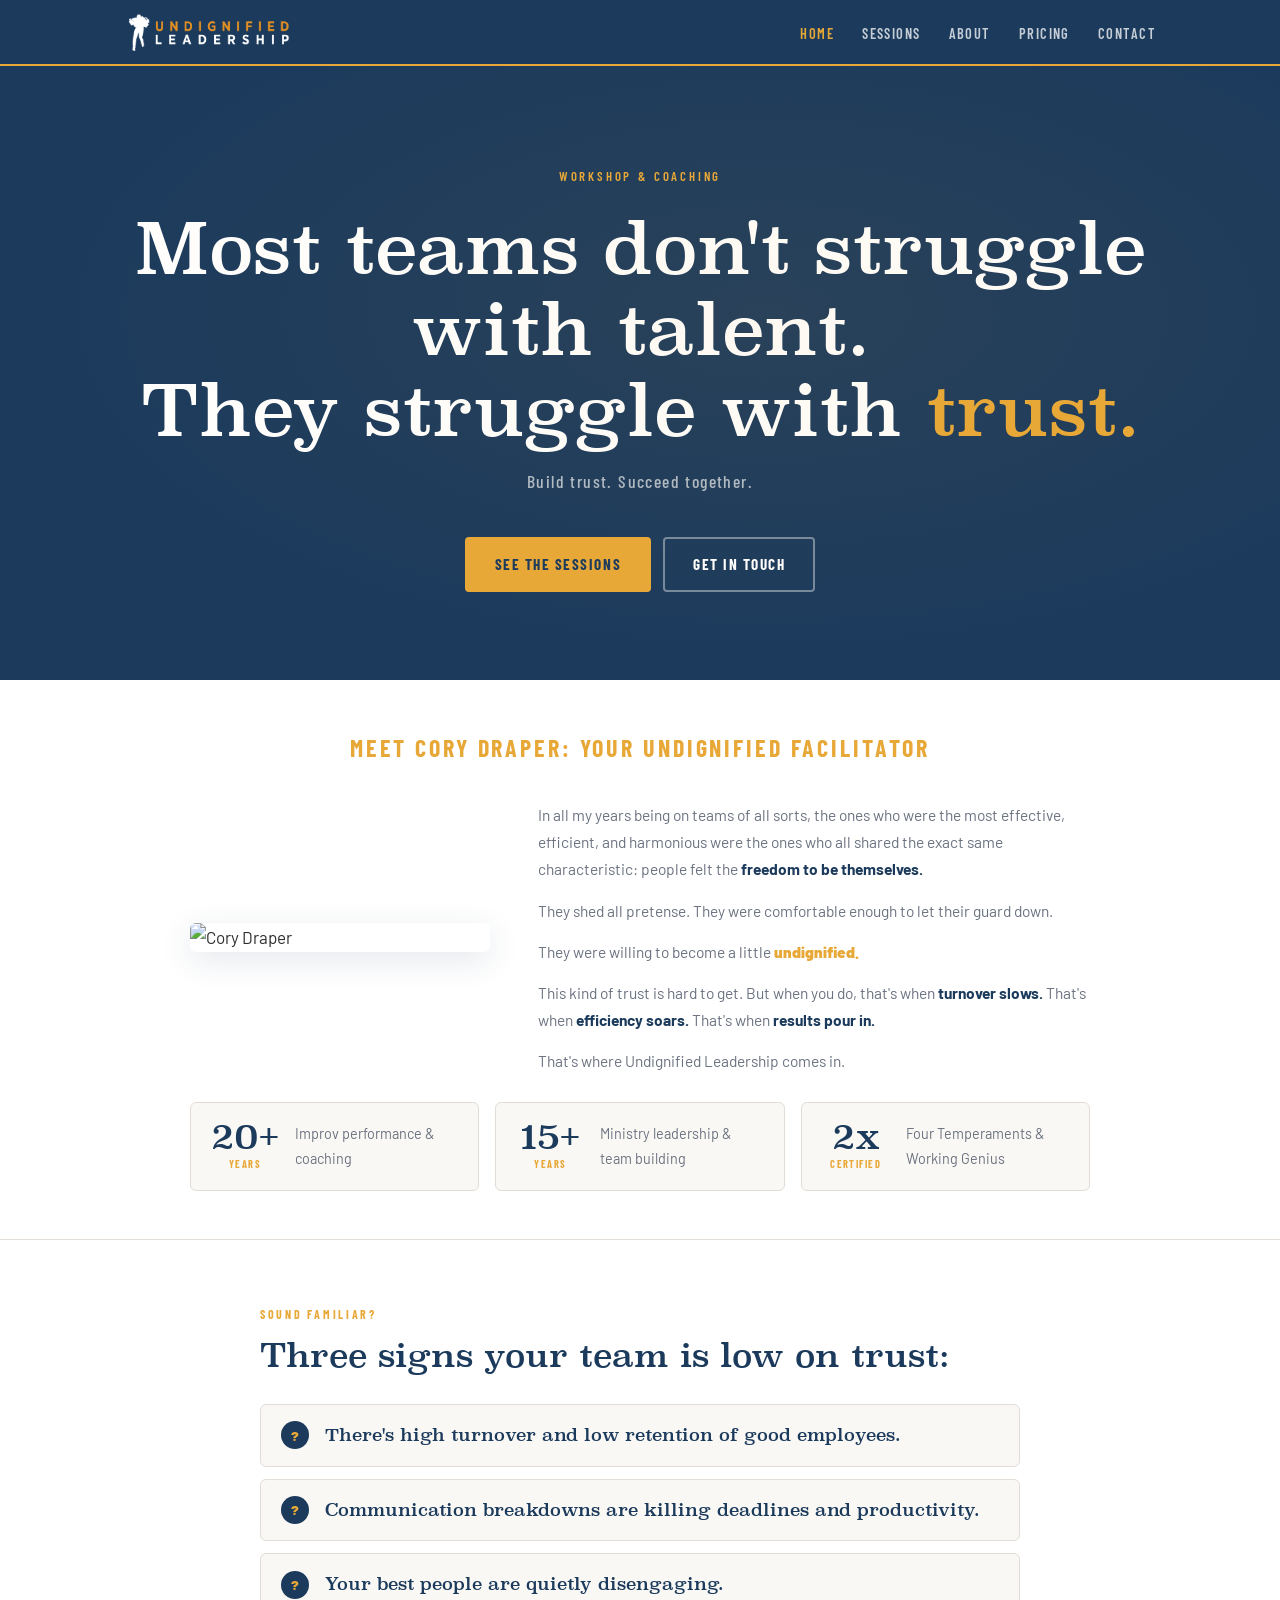
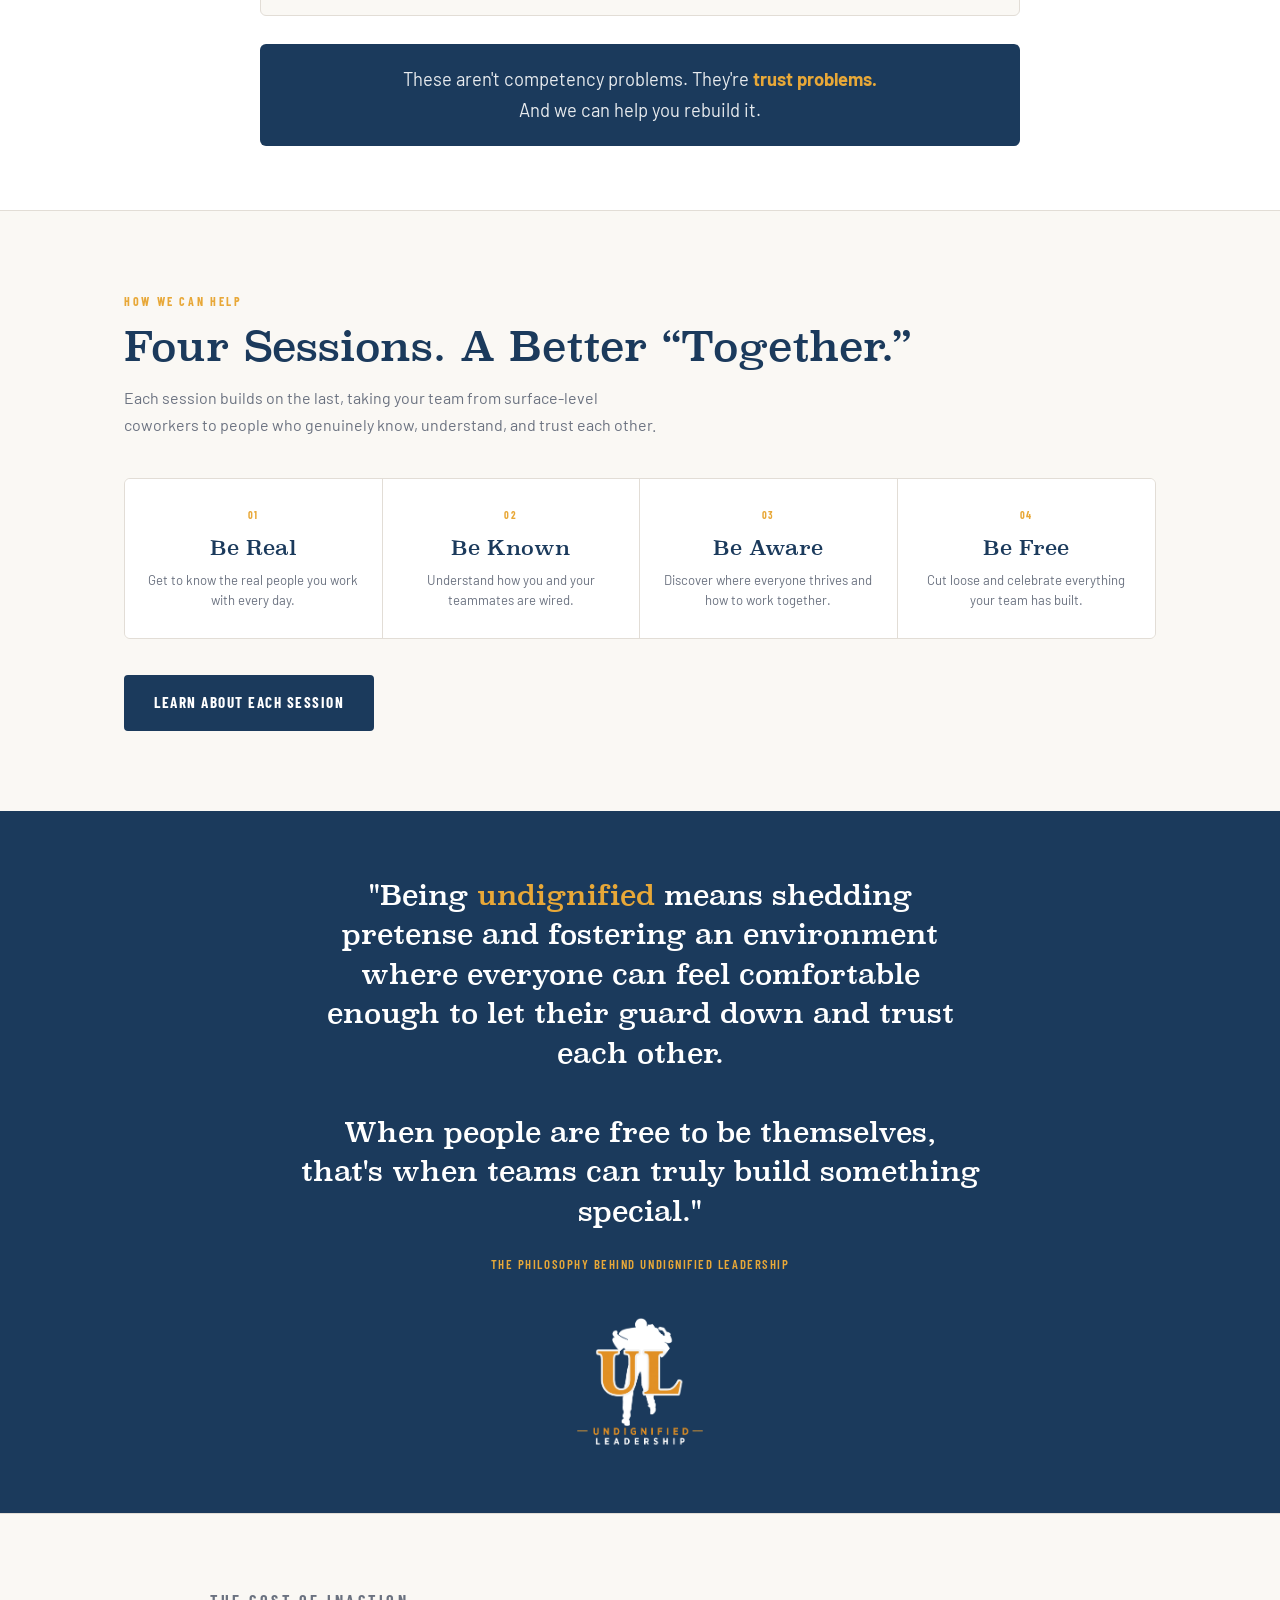
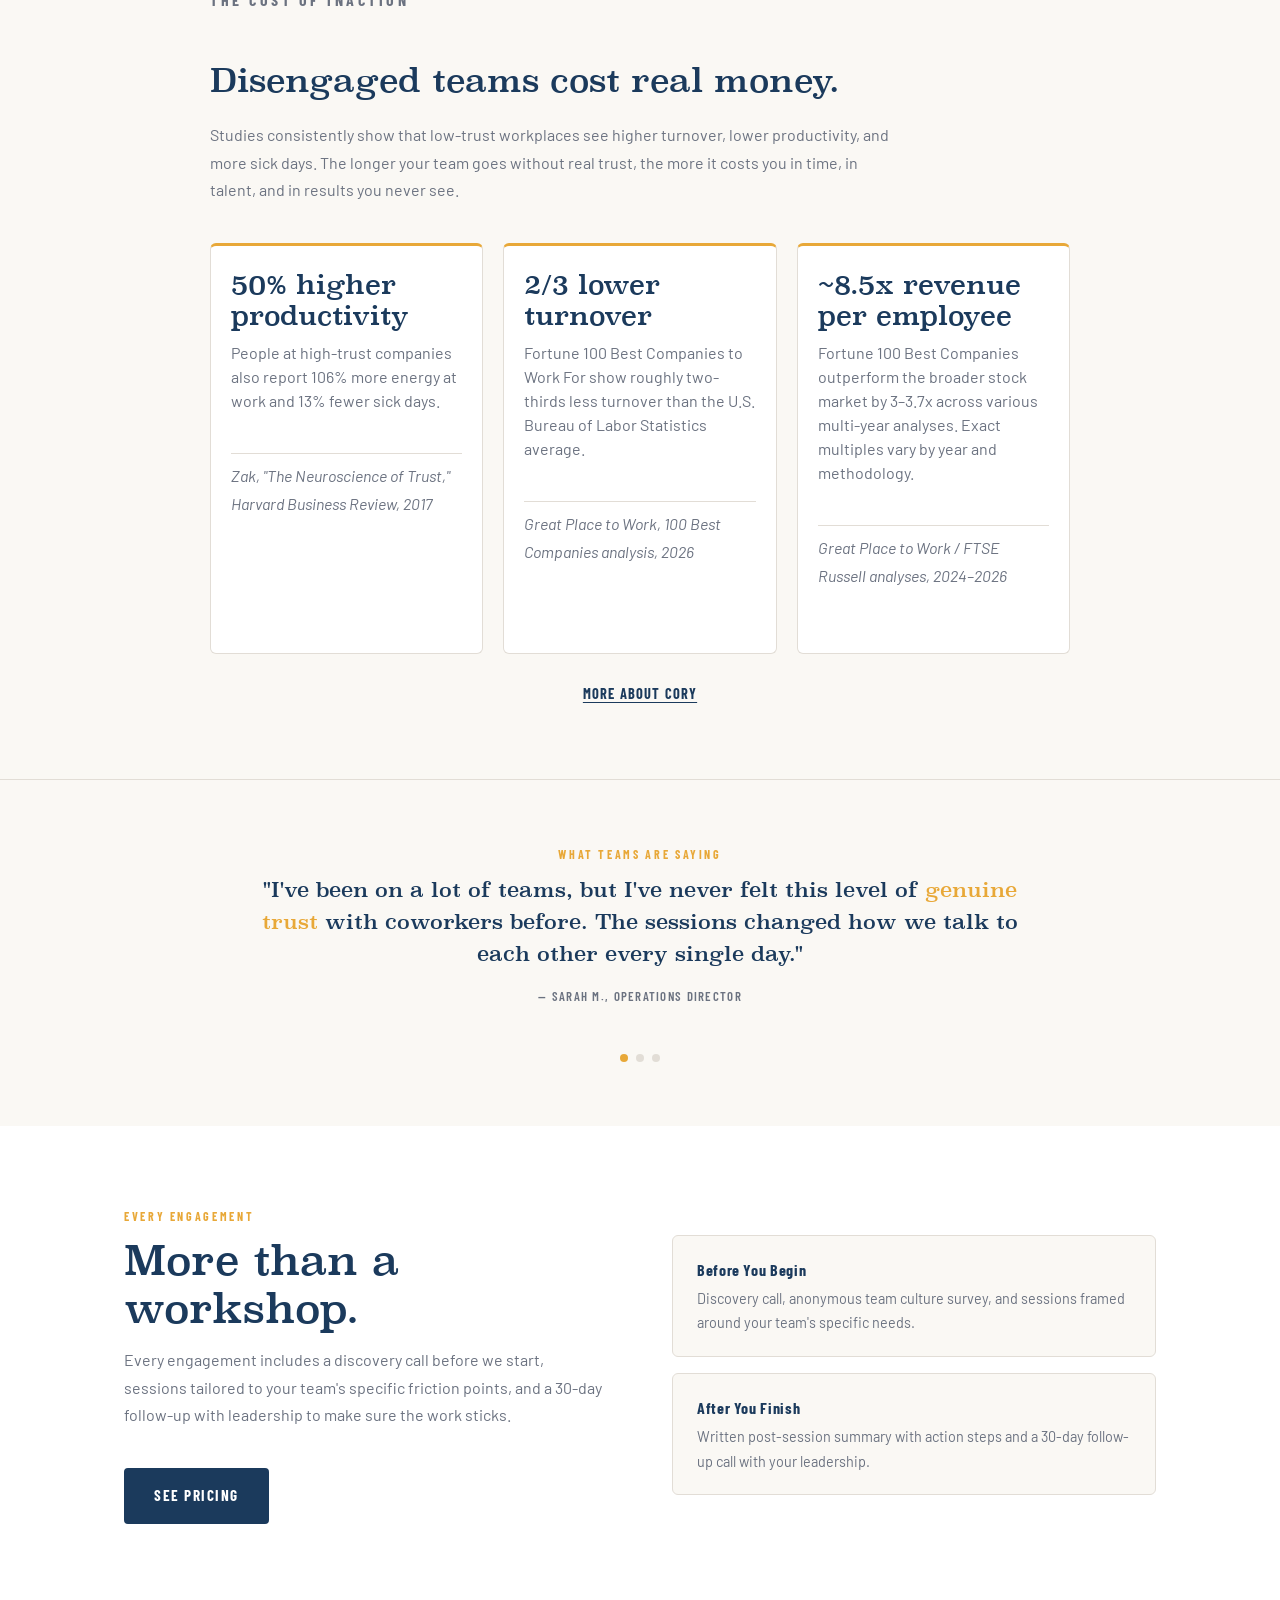
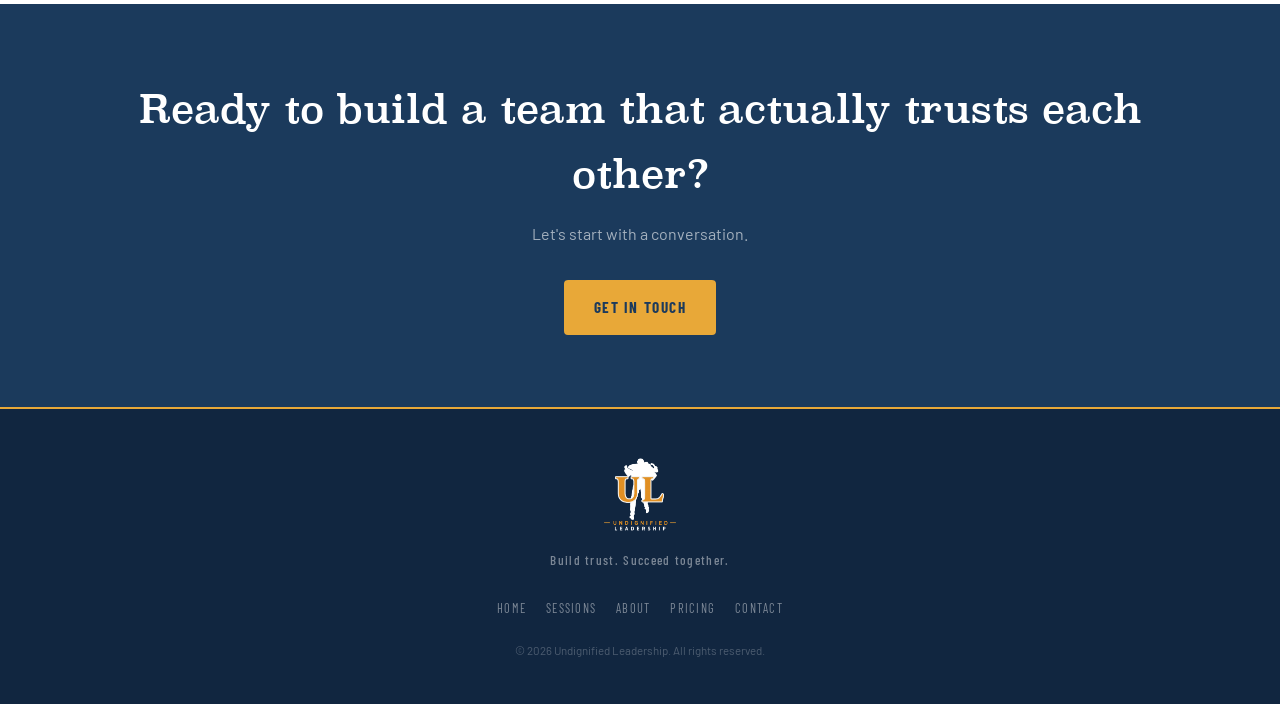
==== index.html @ fd163a95 "Meet Cory section updates" ====
<!DOCTYPE html>
<html lang="en">
<head>
  <meta charset="UTF-8">
  <meta name="viewport" content="width=device-width, initial-scale=1.0">
  <title>Undignified Leadership — Build Trust. Succeed Together.</title>
  <link rel="icon" type="image/x-icon" href="favicon.ico">
  <link rel="stylesheet" href="css/style.css">
  <style>
    /* ── YES LADDER ── */
    .yes-ladder { background: var(--white); padding: 64px 24px; border-bottom: 1px solid var(--border); }
    .yes-ladder-inner { max-width: 760px; margin: 0 auto; }
    .yes-ladder h2 { font-family: var(--font-display); font-size: clamp(1.4rem, 3vw, 2rem); color: var(--navy); margin-bottom: 28px; line-height: 1.3; font-weight: 700; }
    .questions { display: flex; flex-direction: column; gap: 12px; margin-bottom: 28px; }
    .question { display: flex; align-items: center; gap: 16px; background: var(--cream); border: 1px solid var(--border); border-radius: 6px; padding: 16px 20px; }
    .q-check { width: 28px; height: 28px; border-radius: 50%; background: var(--navy); display: flex; align-items: center; justify-content: center; flex-shrink: 0; font-size: 0.85rem; color: var(--amber); font-weight: 900; }
    .question p { font-family: var(--font-display); font-size: 1.05rem; color: var(--navy); font-style: italic; }
    .yes-answer { background: var(--navy); border-radius: 6px; padding: 20px 24px; text-align: center; }
    .yes-answer p { color: rgba(255,255,255,0.9); font-size: 1rem; }
    .yes-answer strong { color: var(--amber); }

    /* ── CREDENTIALS ── */
    .credentials { background: var(--white); padding: 48px 24px; border-bottom: 1px solid var(--border); }
    .cred-inner { max-width: 900px; margin: 0 auto; }
    .cred-grid { display: grid; grid-template-columns: repeat(3, 1fr); gap: 16px; margin-top: 24px; }
    .cred-item { text-align: center; padding: 20px 12px; border: 1px solid var(--border); border-radius: 6px; background: var(--cream); }
    .cred-num { font-family: var(--font-display); font-size: 2rem; font-weight: 700; color: var(--navy); line-height: 1; }
    .cred-unit { font-family: var(--font-nav); font-size: 0.7rem; font-weight: 700; letter-spacing: 0.12em; text-transform: uppercase; color: var(--amber); margin: 4px 0; }
    .cred-desc { font-size: 0.78rem; color: var(--slate); }
    @media (max-width: 640px) { .cred-grid { grid-template-columns: 1fr 1fr; } }
    /* top row: photo + text */
    .cred-top-row { display: grid; grid-template-columns: 300px 1fr; gap: 48px; align-items: center; margin-top: 32px; }
    .cred-photo img { width: 100%; border-radius: 6px; display: block; box-shadow: 0 8px 32px rgba(27,58,92,0.12); }
    .cred-text p { color: var(--slate); font-size: 0.97rem; line-height: 1.75; margin-bottom: 14px; }
    .cred-text p:last-child { margin-bottom: 0; }
    .cred-text strong { color: var(--navy); }
    /* bottom row: three boxes side by side */
    .cred-bottom-row { display: grid; grid-template-columns: repeat(3, 1fr); gap: 16px; margin-top: 28px; }
    .cred-bottom-row .cred-item { display: flex; align-items: center; gap: 20px; padding: 16px 24px; text-align: left; }
    .cred-left { display: flex; flex-direction: column; align-items: center; min-width: 60px; }
    .cred-bottom-row .cred-num { font-size: 2.2rem; line-height: 1; margin: 0; }
    .cred-bottom-row .cred-unit { font-family: "Barlow Condensed", sans-serif; font-size: 0.65rem; font-weight: 700; letter-spacing: 0.14em; text-transform: uppercase; color: #E8A838; margin: 2px 0 0 0; }
    .cred-bottom-row .cred-desc { font-size: 0.9rem; color: #6B7280; }
    @media (max-width: 768px) {
      .cred-top-row { grid-template-columns: 1fr; }
      .cred-photo img { max-width: 280px; margin: 0 auto; }
      .cred-bottom-row { grid-template-columns: 1fr; }
    }

    /* ── CAROUSEL ── */
    .carousel-section { background: var(--cream); padding: 64px 24px; border-top: 1px solid var(--border); }
    .carousel-inner { max-width: 760px; margin: 0 auto; text-align: center; }
    .carousel-track { min-height: 160px; margin-bottom: 20px; }
    .carousel-slide { display: none; }
    .carousel-slide.active { display: block; animation: cfade 0.5s ease; }
    @keyframes cfade { from { opacity: 0; transform: translateY(8px); } to { opacity: 1; transform: translateY(0); } }
    .carousel-quote { font-family: var(--font-display); font-size: clamp(1rem, 2vw, 1.25rem); font-style: italic; color: var(--navy); line-height: 1.6; margin-bottom: 16px; }
    .carousel-quote strong { font-style: normal; color: var(--amber); }
    .carousel-attr { font-family: var(--font-nav); font-size: 0.8rem; font-weight: 600; letter-spacing: 0.1em; text-transform: uppercase; color: var(--slate); }
    .carousel-dots { display: flex; gap: 8px; justify-content: center; margin-top: 20px; }
    .dot { width: 8px; height: 8px; border-radius: 50%; background: var(--border); border: none; cursor: pointer; transition: background 0.2s; }
    .dot.active { background: var(--amber); }

    /* ── FOMO ── */
    .fomo-section { background: var(--cream); padding: 72px 24px; border-top: 1px solid var(--border); }
    .fomo-inner { max-width: 860px; margin: 0 auto; }
    .fomo-inner h2 { font-family: var(--font-display); font-size: clamp(1.5rem, 3vw, 2rem); color: var(--navy); margin-bottom: 14px; font-weight: 700; }
    .fomo-inner p { color: var(--slate); font-size: 1rem; margin-bottom: 40px; max-width: 680px; }
    .stats-grid { display: grid; grid-template-columns: repeat(3, 1fr); gap: 20px; }
    .stat-box { background: var(--white); border: 1px solid var(--border); border-top: 3px solid var(--amber); border-radius: 6px; padding: 24px 20px; }
    .stat-num { font-family: var(--font-display); font-size: 1.6rem; font-weight: 700; color: var(--navy); line-height: 1.2; margin-bottom: 10px; }
    .stat-desc { font-size: 0.82rem; color: var(--slate); line-height: 1.5; margin-bottom: 10px; }
    .stat-source { font-size: 0.7rem; color: #aaa; font-style: italic; border-top: 1px solid var(--border); padding-top: 8px; }
    @media (max-width: 700px) { .stats-grid { grid-template-columns: 1fr; } }

  </style>
</head>
<body>

  <nav class="site-nav">
    <div class="nav-inner">
      <a href="index.html"><img src="img/ULLogo-Long-GW.png" alt="Undignified Leadership" class="nav-logo"></a>
      <button class="nav-toggle" aria-label="Toggle menu"><span></span><span></span><span></span></button>
      <ul class="nav-links">
        <li><a href="index.html">Home</a></li>
        <li><a href="sessions.html">Sessions</a></li>
        <li><a href="about.html">About</a></li>
        <li><a href="pricing.html">Pricing</a></li>
        <li><a href="contact.html">Contact</a></li>
      </ul>
    </div>
  </nav>

  <!-- 1. HERO -->
  <section class="hero">
    <div class="container">
      <p class="hero-eyebrow">Workshop &amp; Coaching</p>
      <h1>Most teams don't struggle with talent.<br>They struggle with <em>trust.</em></h1>
      <p class="hero-tagline">Build trust. Succeed together.</p>
      <div class="hero-cta-group">
        <a href="sessions.html" class="btn btn-primary">See the Sessions</a>
        <a href="contact.html" class="btn btn-outline">Get in Touch</a>
      </div>
    </div>
  </section>

  <!-- 5. CREDENTIALS -->
  <section class="credentials reveal">
    <div class="cred-inner">
      <p class="section-label" style="text-align:center; font-size:1.5rem; letter-spacing:0.12em;">Meet Cory Draper: Your Undignified Facilitator</p>
      <div class="cred-top-row">
        <div class="cred-photo">
          <img src="img/CoryHeadshot.png" alt="Cory Draper">
        </div>
        <div class="cred-text">
          <p>In all my years being on teams of all sorts, the ones who were the most effective, efficient, and harmonious were the ones who all shared the exact same characteristic: people felt the <strong>freedom to be themselves.</strong></p>
          <p>They shed all pretense. They were comfortable enough to let their guard down.</p>
          <p>They were willing to become a little <span style="font-style:normal;font-weight:900;color:#E8A838;">undignified.</span></p>
          <p>This kind of trust is hard to get. But when you do, that's when <strong>turnover slows.</strong> That's when <strong>efficiency soars.</strong> That's when <strong>results pour in.</strong></p>
          <p>That's where Undignified Leadership comes in.</p>
        </div>
      </div>
      <div class="cred-bottom-row">
        <div class="cred-item">
          <div class="cred-left">
            <div class="cred-num">20+</div>
            <div class="cred-unit">Years</div>
          </div>
          <div class="cred-desc">Improv performance &amp; coaching</div>
        </div>
        <div class="cred-item">
          <div class="cred-left">
            <div class="cred-num">15+</div>
            <div class="cred-unit">Years</div>
          </div>
          <div class="cred-desc">Ministry leadership &amp; team building</div>
        </div>
        <div class="cred-item">
          <div class="cred-left">
            <div class="cred-num">2x</div>
            <div class="cred-unit">Certified</div>
          </div>
          <div class="cred-desc">Four Temperaments &amp; Working Genius</div>
        </div>
      </div>
    </div>
  </section>

  <!-- 2. YES LADDER -->
  <section class="yes-ladder">
    <div class="yes-ladder-inner">
      <p class="section-label">Sound Familiar?</p>
      <h2>Three signs your team is low on trust:</h2>
      <div class="questions">
        <div class="question">
          <div class="q-check">?</div>
          <p>There's high turnover and low retention of good employees.</p>
        </div>
        <div class="question">
          <div class="q-check">?</div>
          <p>Communication breakdowns are killing deadlines and productivity.</p>
        </div>
        <div class="question">
          <div class="q-check">?</div>
          <p>Your best people are quietly disengaging.</p>
        </div>
      </div>
      <div class="yes-answer">
        <p style="font-size:1.15rem;">These aren't competency problems. They're <strong>trust problems.</strong><br>And we can help you rebuild it.</p>
      </div>
    </div>
  </section>

  <!-- 3. JOURNEY -->
  <section class="journey-section">
    <div class="container">
      <p class="section-label reveal">How We Can Help</p>
      <h2 class="section-title reveal">Four Sessions. A Better &#8220;Together.&#8221;</h2>
      <p class="section-body reveal">Each session builds on the last, taking your team from surface-level coworkers to people who genuinely know, understand, and trust each other.</p>
      <div class="journey-words reveal">
        <div class="journey-word">
          <div class="jw-num">01</div>
          <div class="jw-label">Be Real</div>
          <div class="jw-desc">Get to know the real people you work with every day.</div>
        </div>
        <div class="journey-word">
          <div class="jw-num">02</div>
          <div class="jw-label">Be Known</div>
          <div class="jw-desc">Understand how you and your teammates are wired.</div>
        </div>
        <div class="journey-word">
          <div class="jw-num">03</div>
          <div class="jw-label">Be Aware</div>
          <div class="jw-desc">Discover where everyone thrives and how to work together.</div>
        </div>
        <div class="journey-word">
          <div class="jw-num">04</div>
          <div class="jw-label">Be Free</div>
          <div class="jw-desc">Cut loose and celebrate everything your team has built.</div>
        </div>
      </div>
      <a href="sessions.html" class="btn btn-navy reveal">Learn About Each Session</a>
    </div>
  </section>

  <!-- 4. PHILOSOPHY STRIP -->
  <section class="proof-strip reveal">
    <div class="container">
      <blockquote>"Being <span style="font-style:normal;font-weight:900;color:#E8A838">undignified</span> means <strong>shedding pretense</strong> and fostering an environment where everyone can feel comfortable enough to <strong>let their guard down</strong> and <strong>trust</strong> each other.<br><br>When people are free to be themselves, that's when teams can truly <strong>build something special.</strong>"</blockquote>
      <cite>The Philosophy Behind Undignified Leadership</cite>
      <div style="margin-top:32px;">
        <img src="img/ULLogoGWALT.png" alt="Undignified Leadership" style="height:140px;width:auto;margin:0 auto;display:block;">
      </div>
    </div>
  </section>

  <!-- 8. FOMO -->
  <section class="fomo-section">
    <div class="fomo-inner">
      <p class="section-label">The Cost of Inaction</p>
      <h2 class="reveal">Disengaged teams cost real money.</h2>
      <p class="reveal">Studies consistently show that low-trust workplaces see higher turnover, lower productivity, and more sick days. The longer your team goes without real trust, the more it costs you in time, in talent, and in results you never see.</p>
      <div class="stats-grid reveal">
        <div class="stat-box">
          <div class="stat-num">50% higher productivity</div>
          <p class="stat-desc">People at high-trust companies also report 106% more energy at work and 13% fewer sick days.</p>
          <p class="stat-source">Zak, "The Neuroscience of Trust," Harvard Business Review, 2017</p>
        </div>
        <div class="stat-box">
          <div class="stat-num">2/3 lower turnover</div>
          <p class="stat-desc">Fortune 100 Best Companies to Work For show roughly two-thirds less turnover than the U.S. Bureau of Labor Statistics average.</p>
          <p class="stat-source">Great Place to Work, 100 Best Companies analysis, 2026</p>
        </div>
        <div class="stat-box">
          <div class="stat-num">~8.5x revenue per employee</div>
          <p class="stat-desc">Fortune 100 Best Companies outperform the broader stock market by 3–3.7x across various multi-year analyses. Exact multiples vary by year and methodology.</p>
          <p class="stat-source">Great Place to Work / FTSE Russell analyses, 2024–2026</p>
        </div>
      </div>
      <div style="text-align:center; margin-top:24px;">
        <a href="about.html" style="font-family:var(--font-nav); font-size:0.9rem; font-weight:700; letter-spacing:0.08em; text-transform:uppercase; color:var(--navy); text-decoration:underline; text-underline-offset:3px;">More about Cory</a>
      </div>
    </div>
  </section>

  <!-- 6. TESTIMONIAL CAROUSEL -->
  <section class="carousel-section">
    <div class="carousel-inner">
      <p class="section-label">What Teams Are Saying</p>
      <div class="carousel-track">
        <div class="carousel-slide active">
          <p class="carousel-quote">"I've been on a lot of teams, but I've never felt this level of <strong>genuine trust</strong> with coworkers before. The sessions changed how we talk to each other every single day."</p>
          <div class="carousel-attr">— Sarah M., Operations Director</div>
        </div>
        <div class="carousel-slide">
          <p class="carousel-quote">"The improv session sounds terrifying on paper. In practice, it was the <strong>most fun I've had at work</strong> in years — and I left actually understanding my team better."</p>
          <div class="carousel-attr">— James T., Small Business Owner</div>
        </div>
        <div class="carousel-slide">
          <p class="carousel-quote">"Within two weeks of finishing the sessions, I noticed a real shift. People were more patient with each other. Meetings felt different. <strong>Something actually changed.</strong>"</p>
          <div class="carousel-attr">— Michelle R., Team Lead</div>
        </div>
      </div>
      <div class="carousel-dots">
        <button class="dot active" onclick="goTo(0)"></button>
        <button class="dot" onclick="goTo(1)"></button>
        <button class="dot" onclick="goTo(2)"></button>
      </div>
    </div>
  </section>

  <!-- 7. PLAN -->
  <section class="teaser-section">
    <div class="container">
      <div class="teaser-grid">
        <div class="reveal">
          <p class="section-label">Every Engagement</p>
          <h2 class="section-title">More than a workshop.</h2>
          <p class="section-body">Every engagement includes a discovery call before we start, sessions tailored to your team's specific friction points, and a 30-day follow-up with leadership to make sure the work sticks.</p>
          <a href="pricing.html" class="btn btn-navy">See Pricing</a>
        </div>
        <div class="teaser-cards reveal">
          <div class="teaser-card">
            <strong>Before You Begin</strong>
            <p>Discovery call, anonymous team culture survey, and sessions framed around your team's specific needs.</p>
          </div>
          <div class="teaser-card">
            <strong>After You Finish</strong>
            <p>Written post-session summary with action steps and a 30-day follow-up call with your leadership.</p>
          </div>
        </div>
      </div>
    </div>
  </section>

  <!-- 9. FINAL CTA -->
  <section class="footer-cta">
    <div class="container reveal">
      <h2>Ready to build a team that actually trusts each other?</h2>
      <p>Let's start with a conversation.</p>
      <a href="contact.html" class="btn btn-primary">Get in Touch</a>
    </div>
  </section>

  <footer class="site-footer">
    <img src="img/ULLogo.png" alt="Undignified Leadership" class="footer-logo">
    <div class="footer-tagline">Build trust. Succeed together.</div>
    <ul class="footer-links">
      <li><a href="index.html">Home</a></li>
      <li><a href="sessions.html">Sessions</a></li>
      <li><a href="about.html">About</a></li>
      <li><a href="pricing.html">Pricing</a></li>
      <li><a href="contact.html">Contact</a></li>
    </ul>
    <div class="footer-copy">&copy; 2026 Undignified Leadership. All rights reserved.</div>
  </footer>

  <script src="js/main.js"></script>
  <script>
    let current = 0;
    const slides = document.querySelectorAll('.carousel-slide');
    const dots = document.querySelectorAll('.dot');
    function goTo(n) {
      slides[current].classList.remove('active');
      dots[current].classList.remove('active');
      current = n;
      slides[current].classList.add('active');
      dots[current].classList.add('active');
    }
    setInterval(() => goTo((current + 1) % slides.length), 4500);
  </script>
</body>
</html>
---- css/style.css ----
@import url('https://fonts.googleapis.com/css2?family=Barlow+Condensed:wght@500;600;700&family=Barlow:wght@300;400;500&display=swap');
@import url('fonts.css');

/* ── TOKENS ── */
:root {
  --navy:      #1B3A5C;
  --navy-dark: #112640;
  --amber:     #E8A838;
  --amber-lt:  #F5C96A;
  --cream:     #FAF8F4;
  --charcoal:  #2E2E2E;
  --slate:     #6B7280;
  --white:     #FFFFFF;
  --border:    #E2DDD6;

  --font-display: 'Superclarendon', Georgia, serif;
  --font-nav:     'Barlow Condensed', system-ui, sans-serif;
  --font-body:    'Barlow', system-ui, sans-serif;

  --max-w: 1080px;
  --section-pad: 80px 24px;
}

/* ── RESET ── */
*, *::before, *::after { box-sizing: border-box; margin: 0; padding: 0; }
html { scroll-behavior: smooth; }
body {
  font-family: var(--font-body);
  font-size: 17px;
  line-height: 1.7;
  color: var(--charcoal);
  background: var(--cream);
}
img { max-width: 100%; display: block; }
a { color: inherit; text-decoration: none; }

/* ── UTILITIES ── */
.container { max-width: var(--max-w); margin: 0 auto; padding: 0 24px; }

/* ── FADE-IN ── */
.reveal {
  opacity: 0;
  transform: translateY(20px);
  transition: opacity 0.6s ease, transform 0.6s ease;
}
.reveal.visible { opacity: 1; transform: translateY(0); }
@media (prefers-reduced-motion: reduce) {
  .reveal { opacity: 1; transform: none; transition: none; }
}

/* ── NAV ── */
.site-nav {
  position: sticky;
  top: 0;
  z-index: 100;
  background: var(--navy);
  border-bottom: 2px solid var(--amber);
}
.nav-inner {
  max-width: var(--max-w);
  margin: 0 auto;
  padding: 0 24px;
  display: flex;
  align-items: center;
  justify-content: space-between;
  height: 64px;
}
.nav-logo {
  height: 52px;
  width: auto;
  display: block;
}
.nav-links {
  display: flex;
  gap: 28px;
  list-style: none;
}
.nav-links a {
  font-family: var(--font-nav);
  font-size: 0.9rem;
  font-weight: 600;
  color: rgba(255,255,255,0.75);
  letter-spacing: 0.1em;
  text-transform: uppercase;
  transition: color 0.2s;
}
.nav-links a:hover,
.nav-links a.active { color: var(--amber); }

.nav-toggle {
  display: none;
  flex-direction: column;
  gap: 5px;
  background: none;
  border: none;
  cursor: pointer;
  padding: 8px;
  margin-right: -8px;
}
.nav-toggle span {
  display: block;
  width: 22px;
  height: 2px;
  background: var(--white);
  border-radius: 2px;
  transition: all 0.3s;
}

@media (max-width: 640px) {
  .nav-toggle { display: flex; }
  .nav-links {
    display: none;
    position: absolute;
    top: 66px;
    left: 0;
    right: 0;
    background: var(--navy-dark);
    flex-direction: column;
    gap: 0;
    padding: 8px 0 16px;
    border-bottom: 2px solid var(--amber);
  }
  .nav-links.open { display: flex; }
  .nav-links li a {
    display: block;
    padding: 12px 24px;
    font-size: 1rem;
  }
}

/* ── BUTTONS ── */
.btn {
  display: inline-block;
  padding: 13px 28px;
  border-radius: 4px;
  font-family: var(--font-nav);
  font-size: 0.95rem;
  font-weight: 700;
  letter-spacing: 0.1em;
  text-transform: uppercase;
  cursor: pointer;
  transition: all 0.2s;
  border: 2px solid transparent;
  white-space: nowrap;
}
.btn-primary { background: var(--amber); color: var(--navy); border-color: var(--amber); }
.btn-primary:hover { background: var(--amber-lt); border-color: var(--amber-lt); }
.btn-outline { background: transparent; color: var(--white); border-color: rgba(255,255,255,0.4); }
.btn-outline:hover { border-color: var(--white); }
.btn-navy { background: var(--navy); color: var(--white); border-color: var(--navy); }
.btn-navy:hover { background: var(--navy-dark); border-color: var(--navy-dark); }

/* ── HERO ── */
.hero {
  background: var(--navy);
  padding: 100px 24px 88px;
  text-align: center;
  position: relative;
  overflow: hidden;
}
.hero::before {
  content: '';
  position: absolute;
  inset: 0;
  background: radial-gradient(ellipse at 60% 40%, rgba(232,168,56,0.07) 0%, transparent 70%);
  pointer-events: none;
}
.hero-eyebrow {
  font-family: var(--font-nav);
  font-size: 0.8rem;
  font-weight: 600;
  letter-spacing: 0.22em;
  text-transform: uppercase;
  color: var(--amber);
  margin-bottom: 20px;
}
.hero h1 {
  font-family: var(--font-display);
  font-size: clamp(2.2rem, 6vw, 4.4rem);
  font-weight: 700;
  color: var(--white);
  line-height: 1.15;
  margin-bottom: 16px;
}
.hero h1 em { font-style: italic; color: var(--amber); }
.hero-tagline {
  font-family: var(--font-nav);
  font-size: 1.1rem;
  font-weight: 500;
  letter-spacing: 0.08em;
  color: rgba(255,255,255,0.65);
  margin-bottom: 40px;
}
.hero-cta-group {
  display: flex;
  gap: 12px;
  justify-content: center;
  flex-wrap: wrap;
}

/* ── PAGE HERO ── */
.page-hero {
  background: var(--navy);
  padding: 72px 24px 64px;
  text-align: center;
}
.page-hero h1 {
  font-family: var(--font-display);
  font-size: clamp(2rem, 5vw, 3.2rem);
  font-weight: 700;
  color: var(--white);
  line-height: 1.2;
  margin-bottom: 14px;
}
.page-hero h1 em { font-style: italic; color: var(--amber); }
.page-hero p {
  font-size: 1rem;
  color: rgba(255,255,255,0.65);
  max-width: 540px;
  margin: 0 auto;
}

/* ── SECTION LABELS ── */
.section-label {
  font-family: var(--font-nav);
  font-size: 0.75rem;
  font-weight: 700;
  letter-spacing: 0.22em;
  text-transform: uppercase;
  color: var(--amber);
  margin-bottom: 10px;
  display: block;
}
.section-title {
  font-family: var(--font-display);
  font-size: clamp(1.7rem, 3.5vw, 2.5rem);
  font-weight: 700;
  color: var(--navy);
  line-height: 1.2;
  margin-bottom: 14px;
}
.section-body {
  color: var(--slate);
  font-size: 1rem;
  max-width: 540px;
  margin-bottom: 40px;
}

/* ── PROBLEM STRIP ── */
.problem-strip {
  background: var(--white);
  padding: 64px 24px;
  text-align: center;
  border-bottom: 1px solid var(--border);
}
.problem-strip h2 {
  font-family: var(--font-display);
  font-size: clamp(1.4rem, 3vw, 2.1rem);
  font-weight: 700;
  color: var(--navy);
  margin-bottom: 14px;
  line-height: 1.3;
}
.problem-strip p {
  max-width: 600px;
  margin: 0 auto;
  color: var(--slate);
  font-size: 1rem;
}

/* ── JOURNEY PREVIEW ── */
.journey-section { padding: var(--section-pad); background: var(--cream); }

.journey-words {
  display: grid;
  grid-template-columns: repeat(4, 1fr);
  border: 1px solid var(--border);
  border-radius: 6px;
  overflow: hidden;
  margin-bottom: 36px;
}
.journey-word {
  padding: 28px 16px;
  text-align: center;
  border-right: 1px solid var(--border);
  background: var(--white);
  transition: background 0.2s;
}
.journey-word:last-child { border-right: none; }
.journey-word:hover { background: var(--navy); }
.journey-word:hover .jw-num { color: var(--amber); }
.journey-word:hover .jw-label { color: var(--white); }
.journey-word:hover .jw-desc { color: rgba(255,255,255,0.6); }
.jw-num {
  font-family: var(--font-nav);
  font-size: 0.65rem;
  font-weight: 700;
  letter-spacing: 0.14em;
  color: var(--amber);
  margin-bottom: 6px;
}
.jw-label {
  font-family: var(--font-display);
  font-size: 1.25rem;
  font-weight: 700;
  color: var(--navy);
  margin-bottom: 6px;
  transition: color 0.2s;
}
.jw-desc {
  font-size: 0.82rem;
  color: var(--slate);
  line-height: 1.5;
  transition: color 0.2s;
}

@media (max-width: 640px) {
  .journey-words { grid-template-columns: 1fr 1fr; }
  .journey-word { border-right: 1px solid var(--border); border-bottom: 1px solid var(--border); }
  .journey-word:nth-child(2n) { border-right: none; }
  .journey-word:nth-child(3),
  .journey-word:nth-child(4) { border-bottom: none; }
}

/* ── PROOF STRIP ── */
.proof-strip {
  background: var(--navy);
  padding: 64px 24px;
  text-align: center;
}
.proof-strip blockquote {
  font-family: var(--font-display);
  font-size: clamp(1.1rem, 2.5vw, 1.7rem);
  font-style: italic;
  color: var(--white);
  max-width: 680px;
  margin: 0 auto 18px;
  line-height: 1.45;
}
.proof-strip blockquote .highlight-word {
  font-style: normal;
  font-weight: 900;
  color: var(--amber);
}
.proof-strip cite {
  font-family: var(--font-nav);
  font-size: 0.8rem;
  font-weight: 600;
  color: var(--amber);
  letter-spacing: 0.12em;
  text-transform: uppercase;
  font-style: normal;
}

/* ── HOME TEASER ── */
.teaser-section { padding: var(--section-pad); background: var(--white); }
.teaser-grid {
  display: grid;
  grid-template-columns: 1fr 1fr;
  gap: 64px;
  align-items: center;
}
.teaser-cards { display: flex; flex-direction: column; gap: 16px; }
.teaser-card {
  background: var(--cream);
  border: 1px solid var(--border);
  border-radius: 6px;
  padding: 20px 24px;
}
.teaser-card strong {
  font-family: var(--font-nav);
  font-weight: 700;
  letter-spacing: 0.04em;
  color: var(--navy);
  display: block;
  margin-bottom: 4px;
  font-size: 1rem;
}
.teaser-card p { font-size: 0.9rem; color: var(--slate); }
@media (max-width: 768px) {
  .teaser-grid { grid-template-columns: 1fr; gap: 36px; }
}

/* ── FOOTER CTA ── */
.footer-cta { background: var(--navy); padding: 72px 24px; text-align: center; }
.footer-cta h2 {
  font-family: var(--font-display);
  font-size: clamp(1.6rem, 3vw, 2.4rem);
  font-weight: 700;
  color: var(--white);
  margin-bottom: 14px;
}
.footer-cta p { color: rgba(255,255,255,0.6); margin-bottom: 32px; font-size: 1rem; }

/* ── SESSIONS PAGE ── */
.sessions-section { padding: var(--section-pad); }

.journey-arc {
  display: flex;
  align-items: center;
  justify-content: center;
  gap: 10px;
  flex-wrap: wrap;
  margin-bottom: 52px;
}
.arc-word {
  font-family: var(--font-display);
  font-size: clamp(1rem, 2vw, 1.2rem);
  font-weight: 700;
  color: var(--navy);
}
.arc-arrow { color: var(--amber); font-size: 1.1rem; }

.session-card {
  display: grid;
  grid-template-columns: 160px 1fr;
  border: 1px solid var(--border);
  border-radius: 6px;
  overflow: hidden;
  margin-bottom: 28px;
  background: var(--white);
}
.session-number {
  background: var(--navy);
  display: flex;
  flex-direction: column;
  align-items: center;
  justify-content: center;
  padding: 32px 16px;
  text-align: center;
}
.session-num-big {
  font-family: var(--font-display);
  font-size: 2.6rem;
  font-weight: 900;
  color: var(--white);
  line-height: 1;
  margin-bottom: 6px;
}
.session-word {
  font-family: var(--font-display);
  font-size: 0.95rem;
  font-style: italic;
  color: var(--amber);
  font-weight: 700;
}
.session-content { padding: 32px 36px; }
.session-title {
  font-family: var(--font-display);
  font-size: 1.4rem;
  font-weight: 700;
  color: var(--navy);
  margin-bottom: 8px;
}
.session-desc { color: var(--slate); margin-bottom: 18px; font-size: 0.95rem; }
.session-outcomes {
  list-style: none;
  display: grid;
  grid-template-columns: 1fr 1fr;
  gap: 7px 20px;
}
.session-outcomes li {
  font-size: 0.875rem;
  color: var(--charcoal);
  padding-left: 18px;
  position: relative;
}
.session-outcomes li::before {
  content: '✓';
  position: absolute;
  left: 0;
  color: var(--amber);
  font-weight: 700;
}

@media (max-width: 640px) {
  .session-card { grid-template-columns: 1fr; }
  .session-number { flex-direction: row; justify-content: flex-start; gap: 12px; padding: 20px 24px; }
  .session-num-big { font-size: 2rem; margin-bottom: 0; }
  .session-content { padding: 20px 24px; }
  .session-outcomes { grid-template-columns: 1fr; }
}

/* ── INCLUDED DARK ── */
.included-dark { background: var(--navy); padding: var(--section-pad); }
.included-header { text-align: center; margin-bottom: 40px; }
.included-grid { display: grid; grid-template-columns: 1fr 1fr; gap: 20px; margin-bottom: 40px; }
.included-box {
  background: rgba(255,255,255,0.07);
  border: 1px solid rgba(255,255,255,0.12);
  border-radius: 6px;
  padding: 24px;
}
.included-box h3 {
  font-family: var(--font-nav);
  font-size: 0.95rem;
  font-weight: 700;
  letter-spacing: 0.08em;
  text-transform: uppercase;
  color: var(--amber);
  margin-bottom: 14px;
}
.included-box ul { list-style: none; display: flex; flex-direction: column; gap: 9px; }
.included-box li {
  font-size: 0.875rem;
  color: rgba(255,255,255,0.8);
  padding-left: 20px;
  position: relative;
}
.included-box li::before { content: '✓'; position: absolute; left: 0; color: var(--amber); }
.included-cta { text-align: center; }
@media (max-width: 600px) { .included-grid { grid-template-columns: 1fr; } }

/* ── PRICING PAGE ── */
.pricing-section { padding: var(--section-pad); }
.pricing-intro { text-align: center; max-width: 580px; margin: 0 auto 52px; }

.pricing-grid {
  display: grid;
  grid-template-columns: repeat(3, 1fr);
  gap: 20px;
  margin-bottom: 32px;
  align-items: start;
}
.pricing-card {
  background: var(--white);
  border: 1px solid var(--border);
  border-radius: 6px;
  overflow: hidden;
}
.pricing-card.featured {
  border-color: var(--navy);
  box-shadow: 0 6px 28px rgba(27,58,92,0.12);
  transform: translateY(-6px);
}
.pricing-card-header {
  padding: 24px 24px 18px;
  background: var(--cream);
  border-bottom: 1px solid var(--border);
}
.pricing-card.featured .pricing-card-header { background: var(--navy); }
.pricing-tier-label {
  font-family: var(--font-nav);
  font-size: 0.7rem;
  font-weight: 700;
  letter-spacing: 0.18em;
  text-transform: uppercase;
  color: var(--amber);
  margin-bottom: 6px;
}
.pricing-team-size { font-size: 0.82rem; color: var(--slate); margin-bottom: 12px; }
.pricing-card.featured .pricing-team-size { color: rgba(255,255,255,0.55); }
.pricing-price {
  font-family: var(--font-display);
  font-size: 2.4rem;
  font-weight: 700;
  color: var(--navy);
  line-height: 1;
}
.pricing-card.featured .pricing-price { color: var(--white); }
.pricing-card-body { padding: 20px 24px 24px; }
.pricing-features { list-style: none; display: flex; flex-direction: column; gap: 9px; }
.pricing-features li {
  font-size: 0.875rem;
  color: var(--charcoal);
  padding-left: 20px;
  position: relative;
}
.pricing-features li::before { content: '✓'; position: absolute; left: 0; color: var(--amber); font-weight: 700; }

@media (max-width: 700px) {
  .pricing-grid { grid-template-columns: 1fr; gap: 16px; }
  .pricing-card.featured { transform: none; }
}

.coaching-addon {
  background: var(--white);
  border: 1px solid var(--border);
  border-top: 4px solid var(--amber);
  border-radius: 6px;
  padding: 28px;
  margin-top: 32px;
  margin-bottom: 28px;
}
.coaching-addon h3 {
  font-family: var(--font-display);
  font-size: 1.25rem;
  font-weight: 700;
  color: var(--navy);
  margin-bottom: 6px;
}
.coaching-addon p { color: var(--slate); font-size: 0.95rem; }
.fine-print {
  font-size: 0.8rem;
  color: var(--slate);
  font-style: italic;
  text-align: center;
  max-width: 640px;
  margin: 0 auto 32px;
}

/* ── CONTACT PAGE ── */
.contact-section { padding: var(--section-pad); }
.contact-grid { display: grid; grid-template-columns: 1fr 1fr; gap: 72px; align-items: start; }
.contact-left h2 {
  font-family: var(--font-display);
  font-size: clamp(1.7rem, 3vw, 2.4rem);
  font-weight: 700;
  color: var(--navy);
  margin-bottom: 14px;
  line-height: 1.2;
}
.contact-left p { color: var(--slate); margin-bottom: 28px; font-size: 1rem; }
.contact-what { margin-top: 36px; }
.contact-what h3 {
  font-family: var(--font-nav);
  font-size: 0.9rem;
  font-weight: 700;
  letter-spacing: 0.08em;
  text-transform: uppercase;
  color: var(--navy);
  margin-bottom: 12px;
}
.contact-what ul { list-style: none; display: flex; flex-direction: column; gap: 8px; }
.contact-what li { font-size: 0.875rem; color: var(--charcoal); padding-left: 20px; position: relative; }
.contact-what li::before { content: '→'; position: absolute; left: 0; color: var(--amber); }
.contact-card { background: var(--white); border: 1px solid var(--border); border-radius: 6px; padding: 36px; }
.contact-card h3 {
  font-family: var(--font-display);
  font-size: 1.3rem;
  font-weight: 700;
  color: var(--navy);
  margin-bottom: 6px;
}
.contact-card .card-sub { font-size: 0.875rem; color: var(--slate); margin-bottom: 24px; }
.email-cta { display: flex; flex-direction: column; gap: 14px; }
.email-address { font-family: var(--font-display); font-size: 1.2rem; font-weight: 700; color: var(--navy); word-break: break-all; }
.email-address a:hover { color: var(--amber); }
.response-note { font-size: 0.8rem; color: var(--slate); padding-top: 8px; border-top: 1px solid var(--border); }
.expect-list { list-style: none; display: flex; flex-direction: column; gap: 10px; margin-top: 20px; padding-top: 20px; border-top: 1px solid var(--border); }
.expect-list li { font-size: 0.875rem; color: var(--charcoal); padding-left: 20px; position: relative; }
.expect-list li::before { content: '✓'; position: absolute; left: 0; color: var(--amber); font-weight: 700; }
@media (max-width: 768px) { .contact-grid { grid-template-columns: 1fr; gap: 36px; } }

/* ── FAQ ── */
.faq-section { background: var(--white); padding: var(--section-pad); border-top: 1px solid var(--border); }
.faq-inner { max-width: 660px; margin: 0 auto; }
.faq-item { border-bottom: 1px solid var(--border); padding-bottom: 22px; margin-bottom: 22px; }
.faq-item:last-child { border-bottom: none; margin-bottom: 0; }
.faq-item h3 { font-family: var(--font-display); font-size: 1.05rem; font-weight: 700; color: var(--navy); margin-bottom: 7px; }
.faq-item p { color: var(--slate); font-size: 0.95rem; }

/* ── FOOTER ── */
.site-footer {
  background: var(--navy-dark);
  padding: 44px 24px;
  text-align: center;
  border-top: 2px solid var(--amber);
}
.footer-logo {
  height: 80px;
  width: auto;
  margin: 0 auto 16px;
  display: block;
}
.footer-tagline {
  font-family: var(--font-nav);
  font-size: 0.82rem;
  font-weight: 500;
  letter-spacing: 0.1em;
  color: rgba(255,255,255,0.45);
  margin-bottom: 20px;
}
.footer-links {
  display: flex;
  gap: 20px;
  justify-content: center;
  flex-wrap: wrap;
  list-style: none;
  margin-bottom: 20px;
}
.footer-links a {
  font-family: var(--font-nav);
  font-size: 0.78rem;
  letter-spacing: 0.1em;
  text-transform: uppercase;
  color: rgba(255,255,255,0.45);
  transition: color 0.2s;
}
.footer-links a:hover { color: var(--amber); }
.footer-copy { font-size: 0.72rem; color: rgba(255,255,255,0.25); }

/* ── MOBILE ── */
@media (max-width: 480px) {
  :root { --section-pad: 56px 20px; }
  .hero { padding: 72px 20px 64px; }
  .page-hero { padding: 56px 20px 48px; }
  .btn { padding: 12px 22px; font-size: 0.9rem; }
  .hero-cta-group { flex-direction: column; align-items: center; }
  .hero-cta-group .btn { width: 100%; max-width: 280px; text-align: center; }
  .contact-card { padding: 24px; }
}

/* ── ABOUT PAGE ── */
.about-intro { padding: var(--section-pad); background: var(--white); }
.about-grid {
  display: grid;
  grid-template-columns: 340px 1fr;
  gap: 64px;
  align-items: start;
}
.about-photo img {
  width: 100%;
  border-radius: 6px;
  display: block;
  box-shadow: 0 8px 32px rgba(27,58,92,0.12);
}
.about-bio p {
  color: var(--slate);
  font-size: 1rem;
  margin-bottom: 16px;
}
.about-bio p:last-child { margin-bottom: 0; }
@media (max-width: 768px) {
  .about-grid { grid-template-columns: 1fr; gap: 36px; }
  .about-photo img { max-width: 320px; margin: 0 auto; }
}

.about-thread {
  background: var(--navy);
  padding: var(--section-pad);
}
.about-thread-inner {
  max-width: 720px;
  margin: 0 auto;
  text-align: center;
}
.about-thread-inner p {
  font-family: var(--font-display);
  font-size: clamp(1rem, 2.2vw, 1.25rem);
  color: rgba(255,255,255,0.85);
  line-height: 1.75;
  margin-bottom: 24px;
}
.about-thread-inner p:last-child { margin-bottom: 0; }
.about-thread-inner strong { color: var(--white); font-weight: 700; }

.about-process { padding: var(--section-pad); background: var(--cream); }
.process-steps { display: flex; flex-direction: column; gap: 28px; }
.process-step {
  display: grid;
  grid-template-columns: 56px 1fr;
  gap: 20px;
  align-items: start;
  background: var(--white);
  border: 1px solid var(--border);
  border-radius: 6px;
  padding: 28px;
}
.process-step-num {
  width: 44px;
  height: 44px;
  background: var(--navy);
  border-radius: 50%;
  display: flex;
  align-items: center;
  justify-content: center;
  font-family: var(--font-display);
  font-size: 1rem;
  font-weight: 700;
  color: var(--amber);
  flex-shrink: 0;
  margin-top: 2px;
}
.process-step-content h3 {
  font-family: var(--font-display);
  font-size: 1.1rem;
  font-weight: 700;
  color: var(--navy);
  margin-bottom: 8px;
}
.process-step-content p { color: var(--slate); font-size: 0.95rem; }
@media (max-width: 540px) {
  .process-step { grid-template-columns: 1fr; }
  .process-step-num { margin-bottom: 4px; }
}

.about-cta {
  background: var(--navy);
  padding: var(--section-pad);
  text-align: center;
}
.about-cta h2 {
  font-family: var(--font-display);
  font-size: clamp(1.6rem, 3vw, 2.4rem);
  font-weight: 700;
  color: var(--white);
  margin-bottom: 14px;
}
.about-cta p { color: rgba(255,255,255,0.65); margin-bottom: 32px; font-size: 1rem; }
.about-cta-buttons { display: flex; gap: 16px; justify-content: center; flex-wrap: wrap; }
.btn-outline-navy {
  display: inline-block;
  padding: 13px 28px;
  border-radius: 4px;
  font-family: var(--font-nav);
  font-size: 0.95rem;
  font-weight: 700;
  letter-spacing: 0.1em;
  text-transform: uppercase;
  border: 2px solid rgba(255,255,255,0.4);
  color: var(--white);
  background: transparent;
  transition: all 0.2s;
  white-space: nowrap;
}
.btn-outline-navy:hover { border-color: var(--white); }
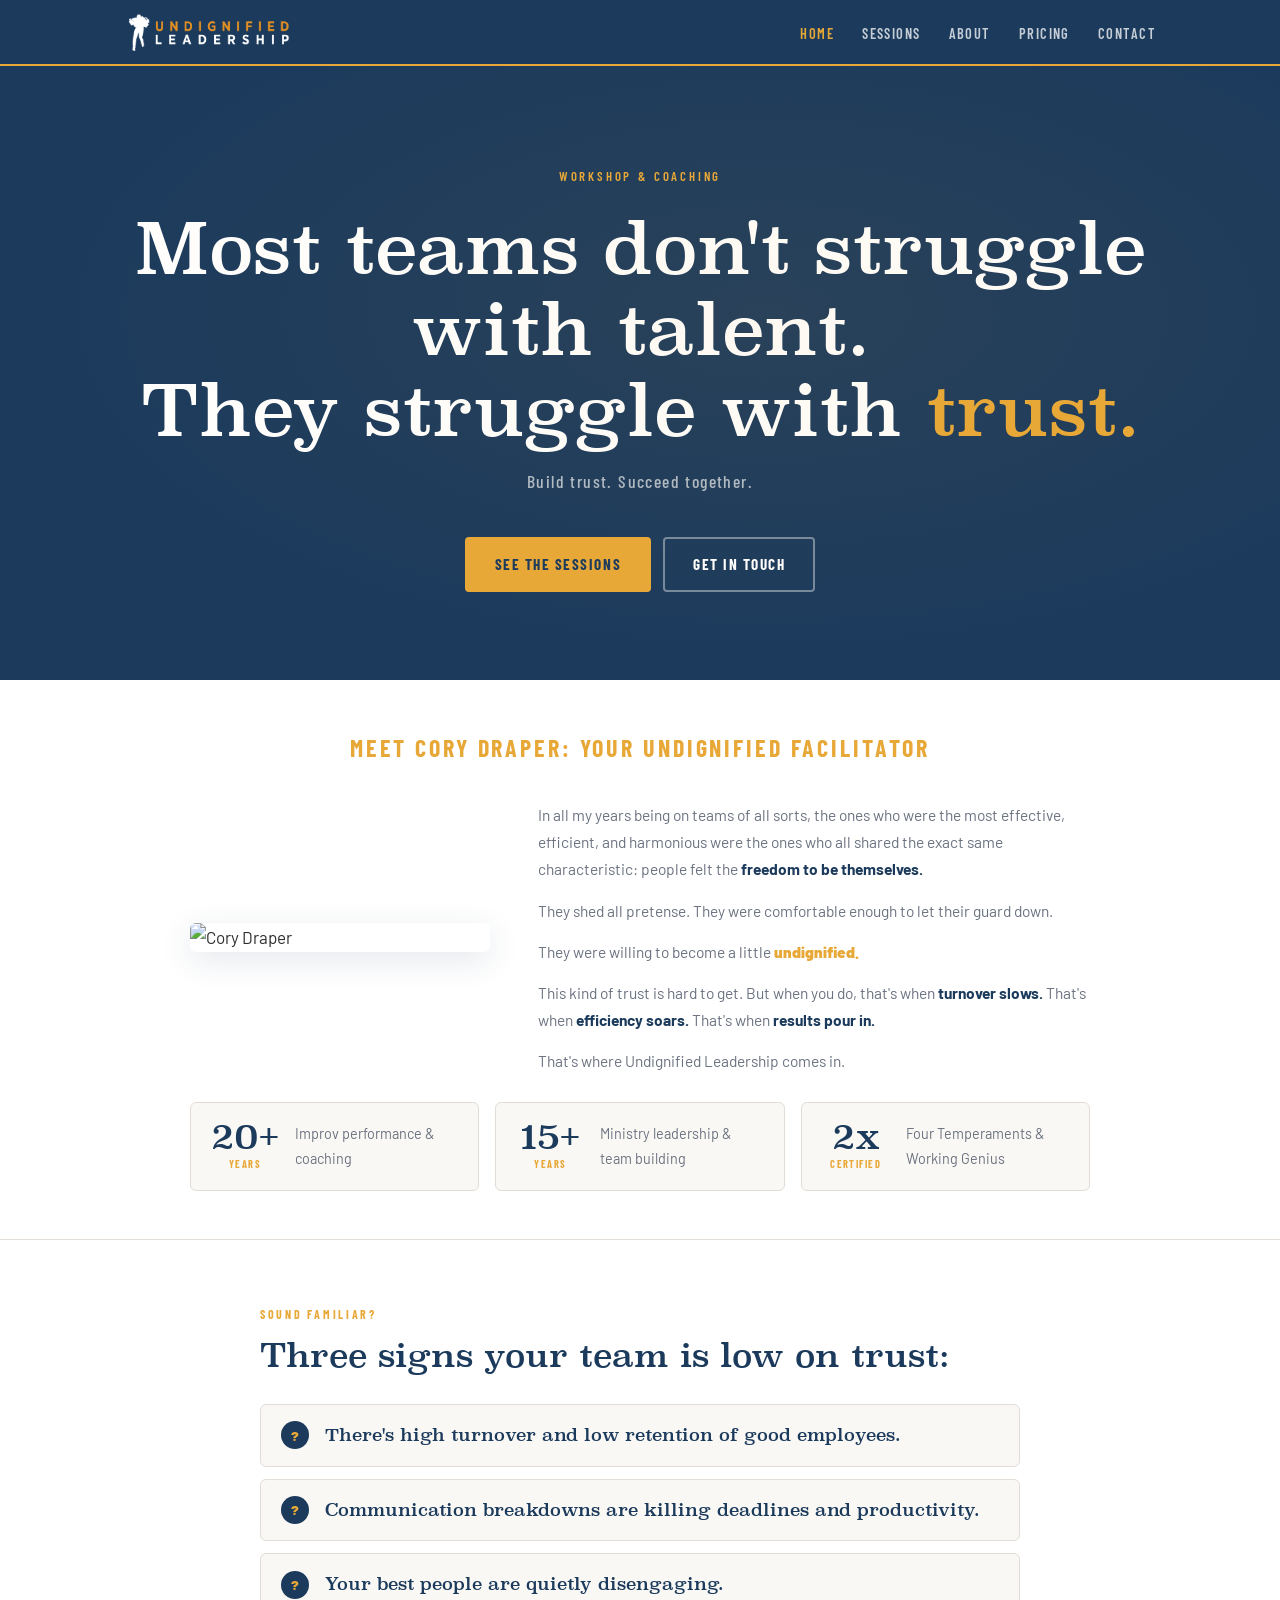
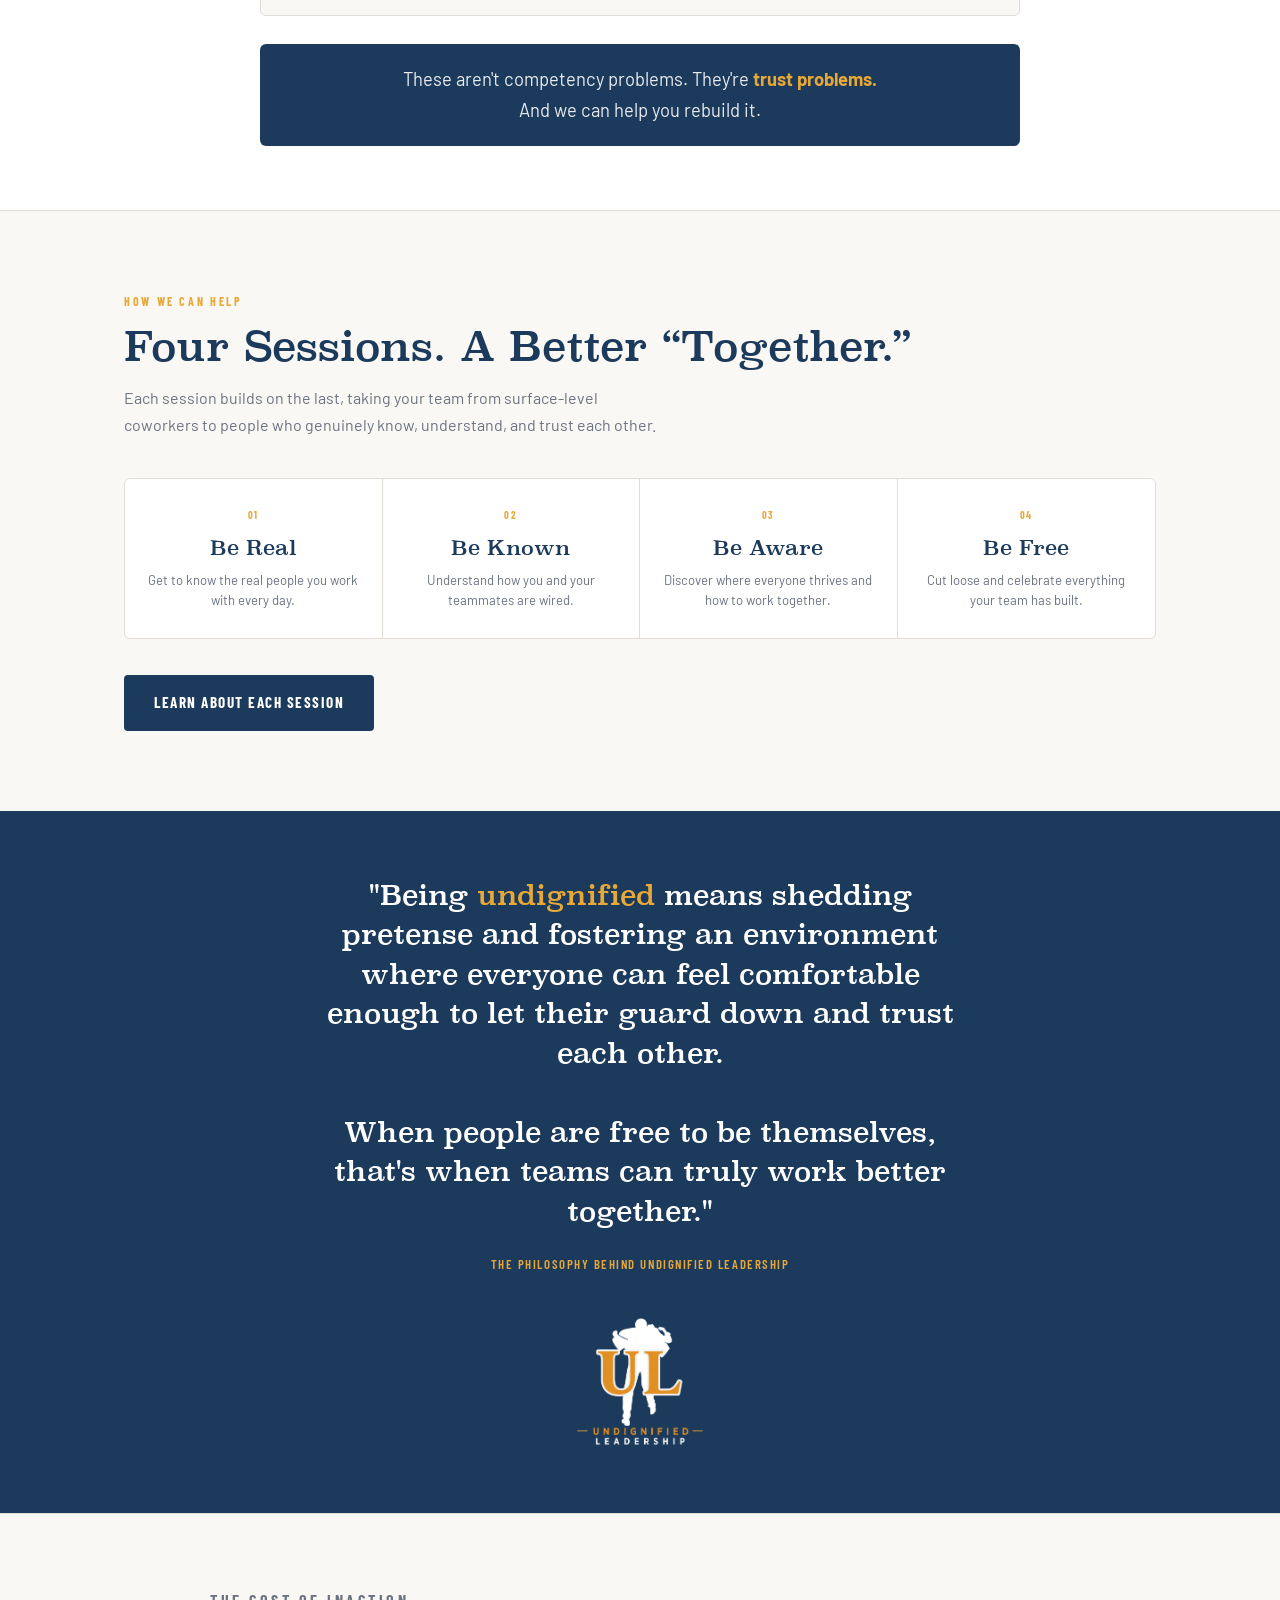
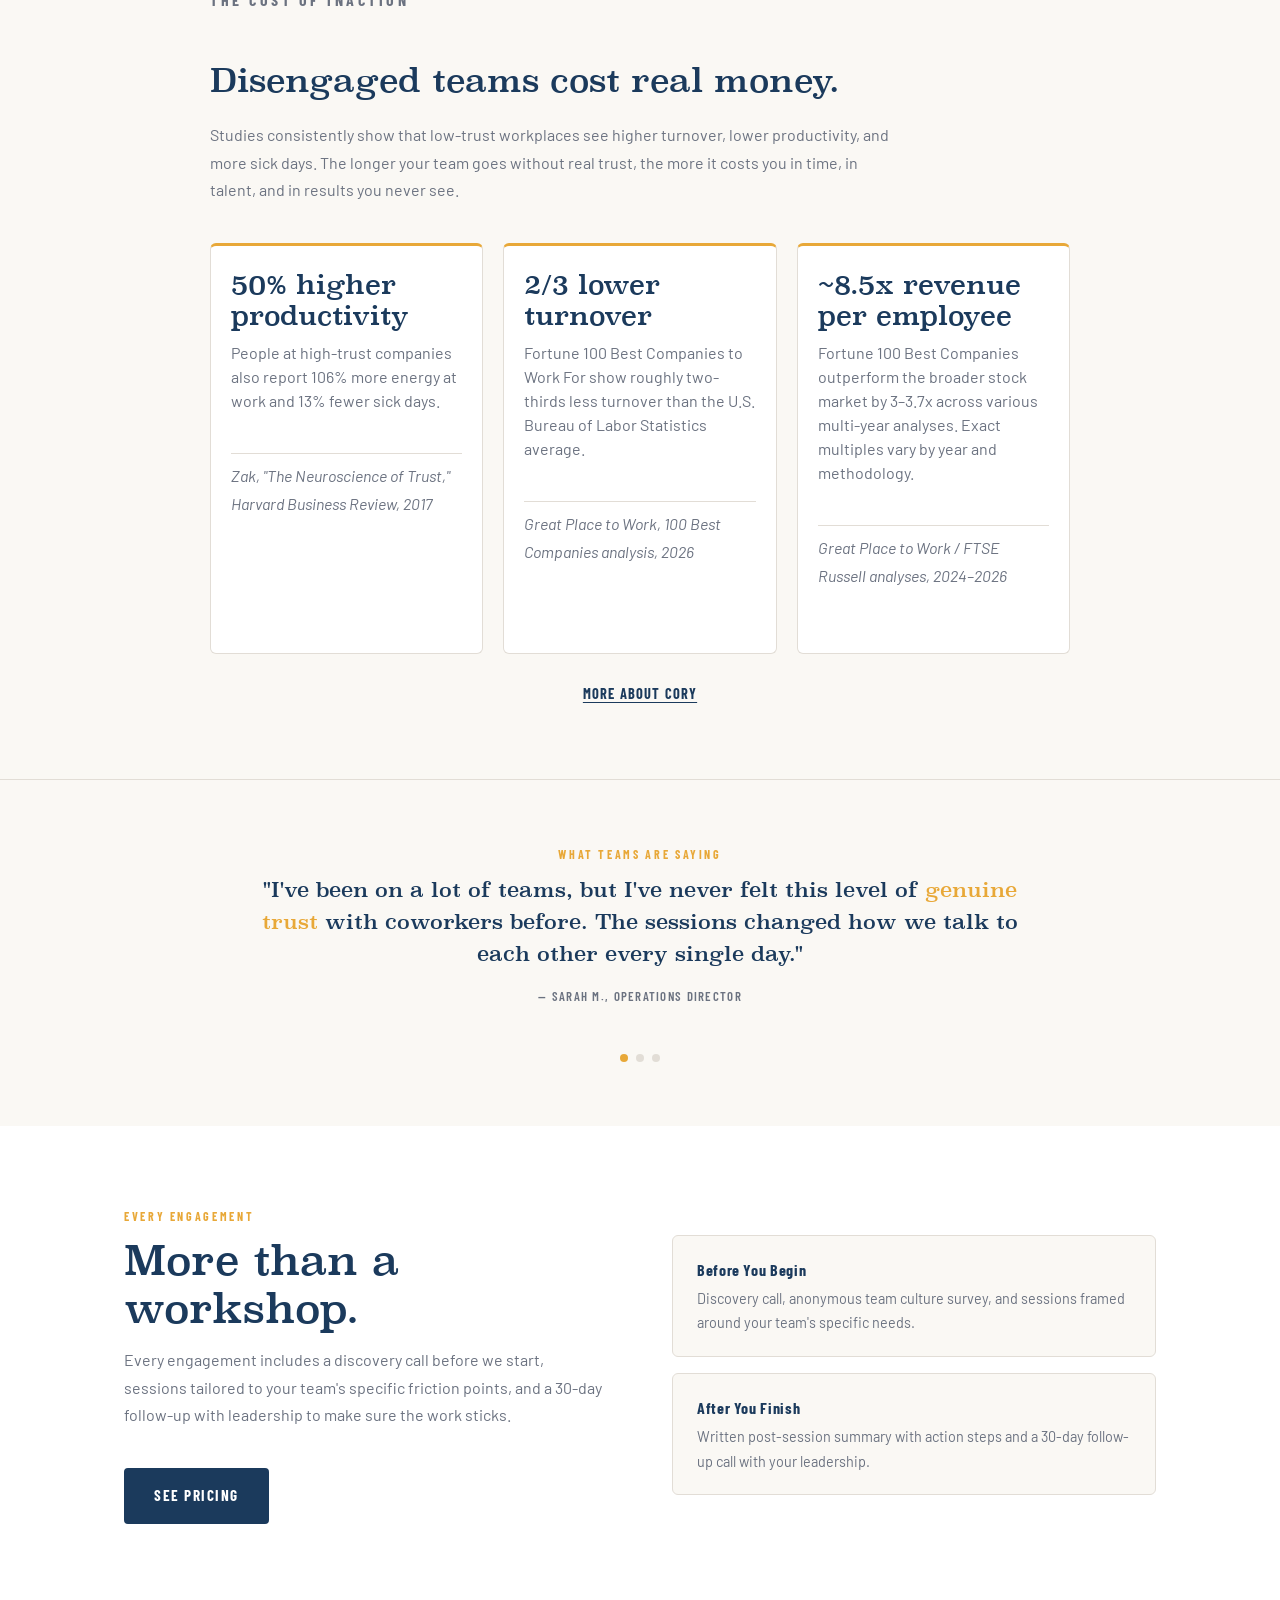
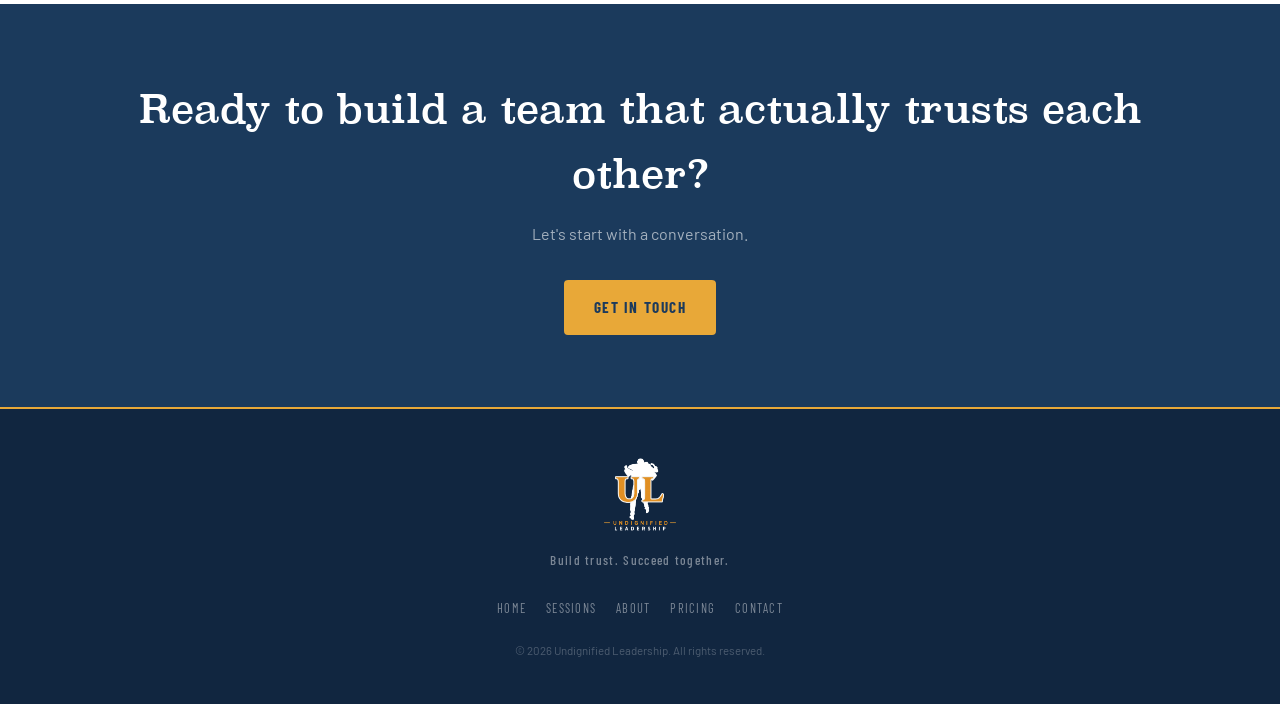
==== commit 20e9da6b: "Update philosophy quote" ====
--- a/index.html
+++ b/index.html
@@ -206,7 +206,7 @@
   <!-- 4. PHILOSOPHY STRIP -->
   <section class="proof-strip reveal">
     <div class="container">
-      <blockquote>"Being <span style="font-style:normal;font-weight:900;color:#E8A838">undignified</span> means <strong>shedding pretense</strong> and fostering an environment where everyone can feel comfortable enough to <strong>let their guard down</strong> and <strong>trust</strong> each other.<br><br>When people are free to be themselves, that's when teams can truly <strong>build something special.</strong>"</blockquote>
+      <blockquote>"Being <span style="font-style:normal;font-weight:900;color:#E8A838">undignified</span> means <strong>shedding pretense</strong> and fostering an environment where everyone can feel comfortable enough to <strong>let their guard down</strong> and <strong>trust</strong> each other.<br><br>When people are free to be themselves, that's when teams can truly <strong>work better together.</strong>"</blockquote>
       <cite>The Philosophy Behind Undignified Leadership</cite>
       <div style="margin-top:32px;">
         <img src="img/ULLogoGWALT.png" alt="Undignified Leadership" style="height:140px;width:auto;margin:0 auto;display:block;">
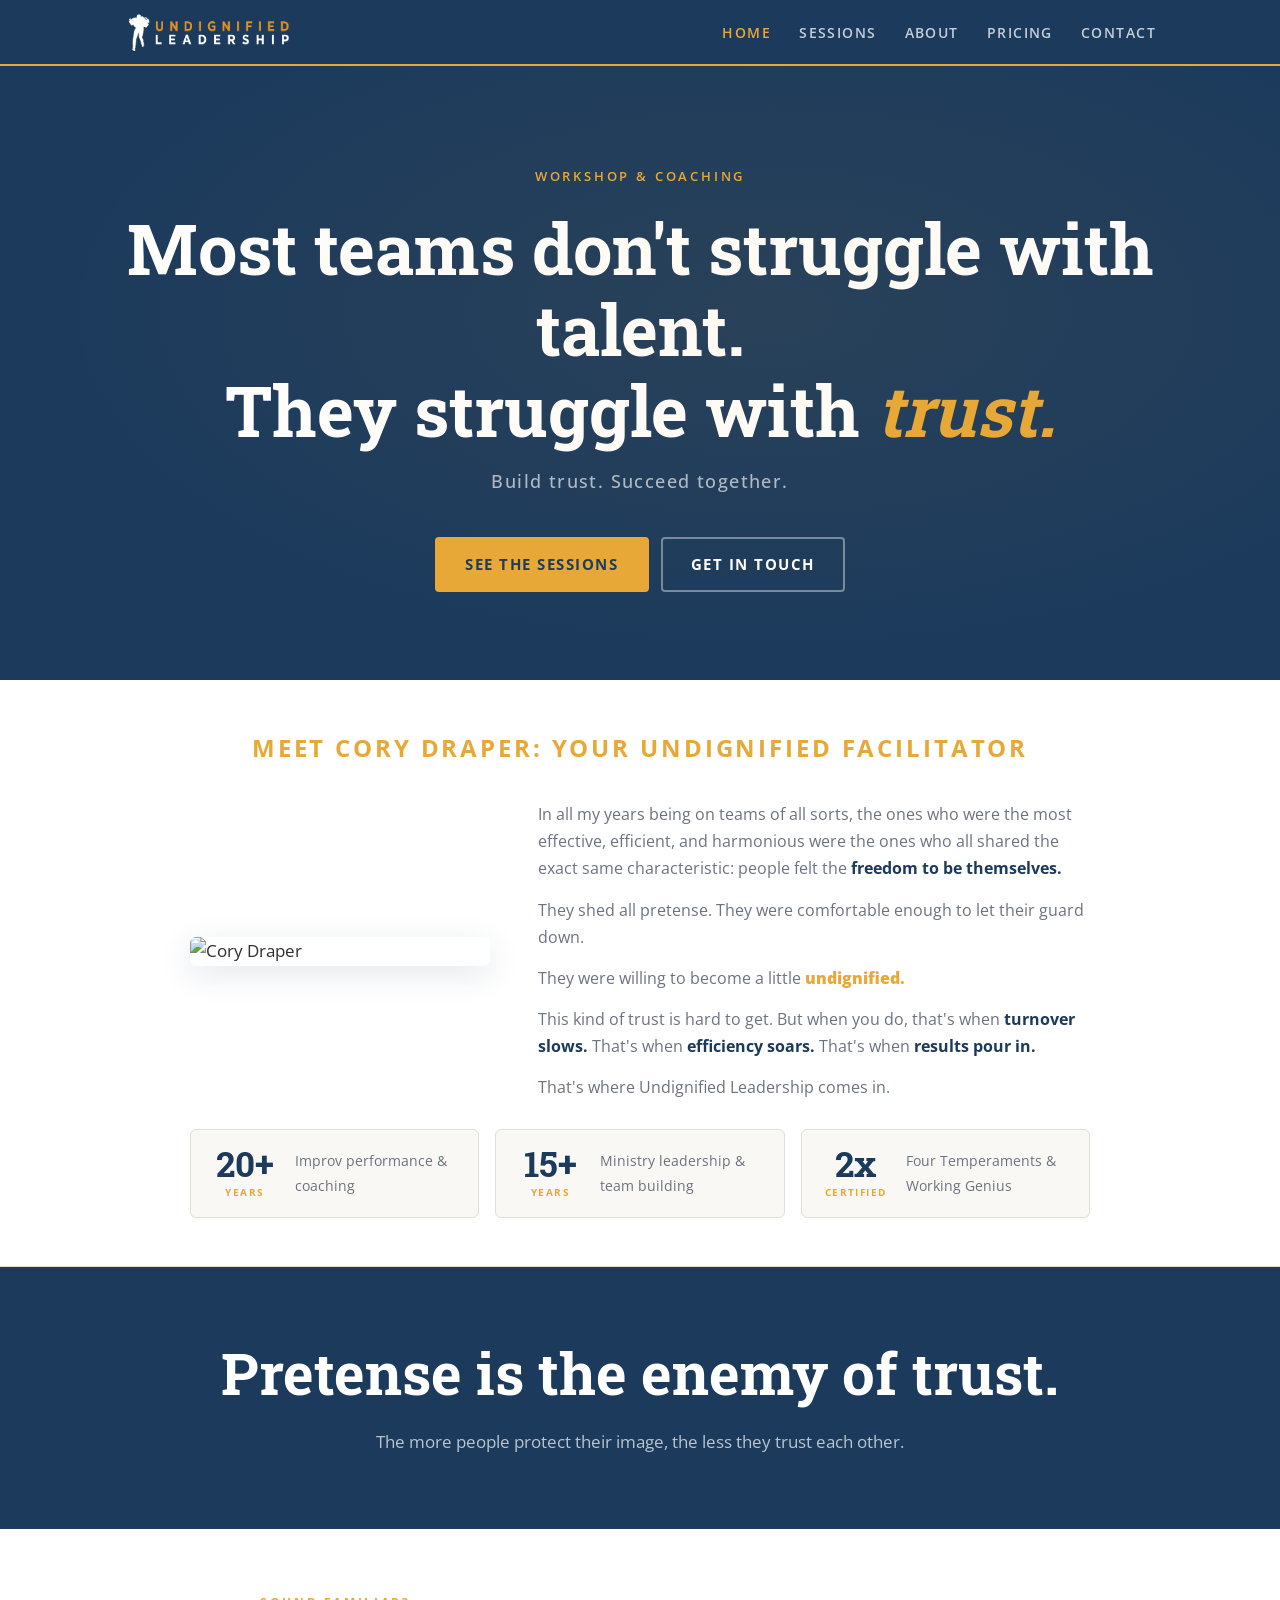
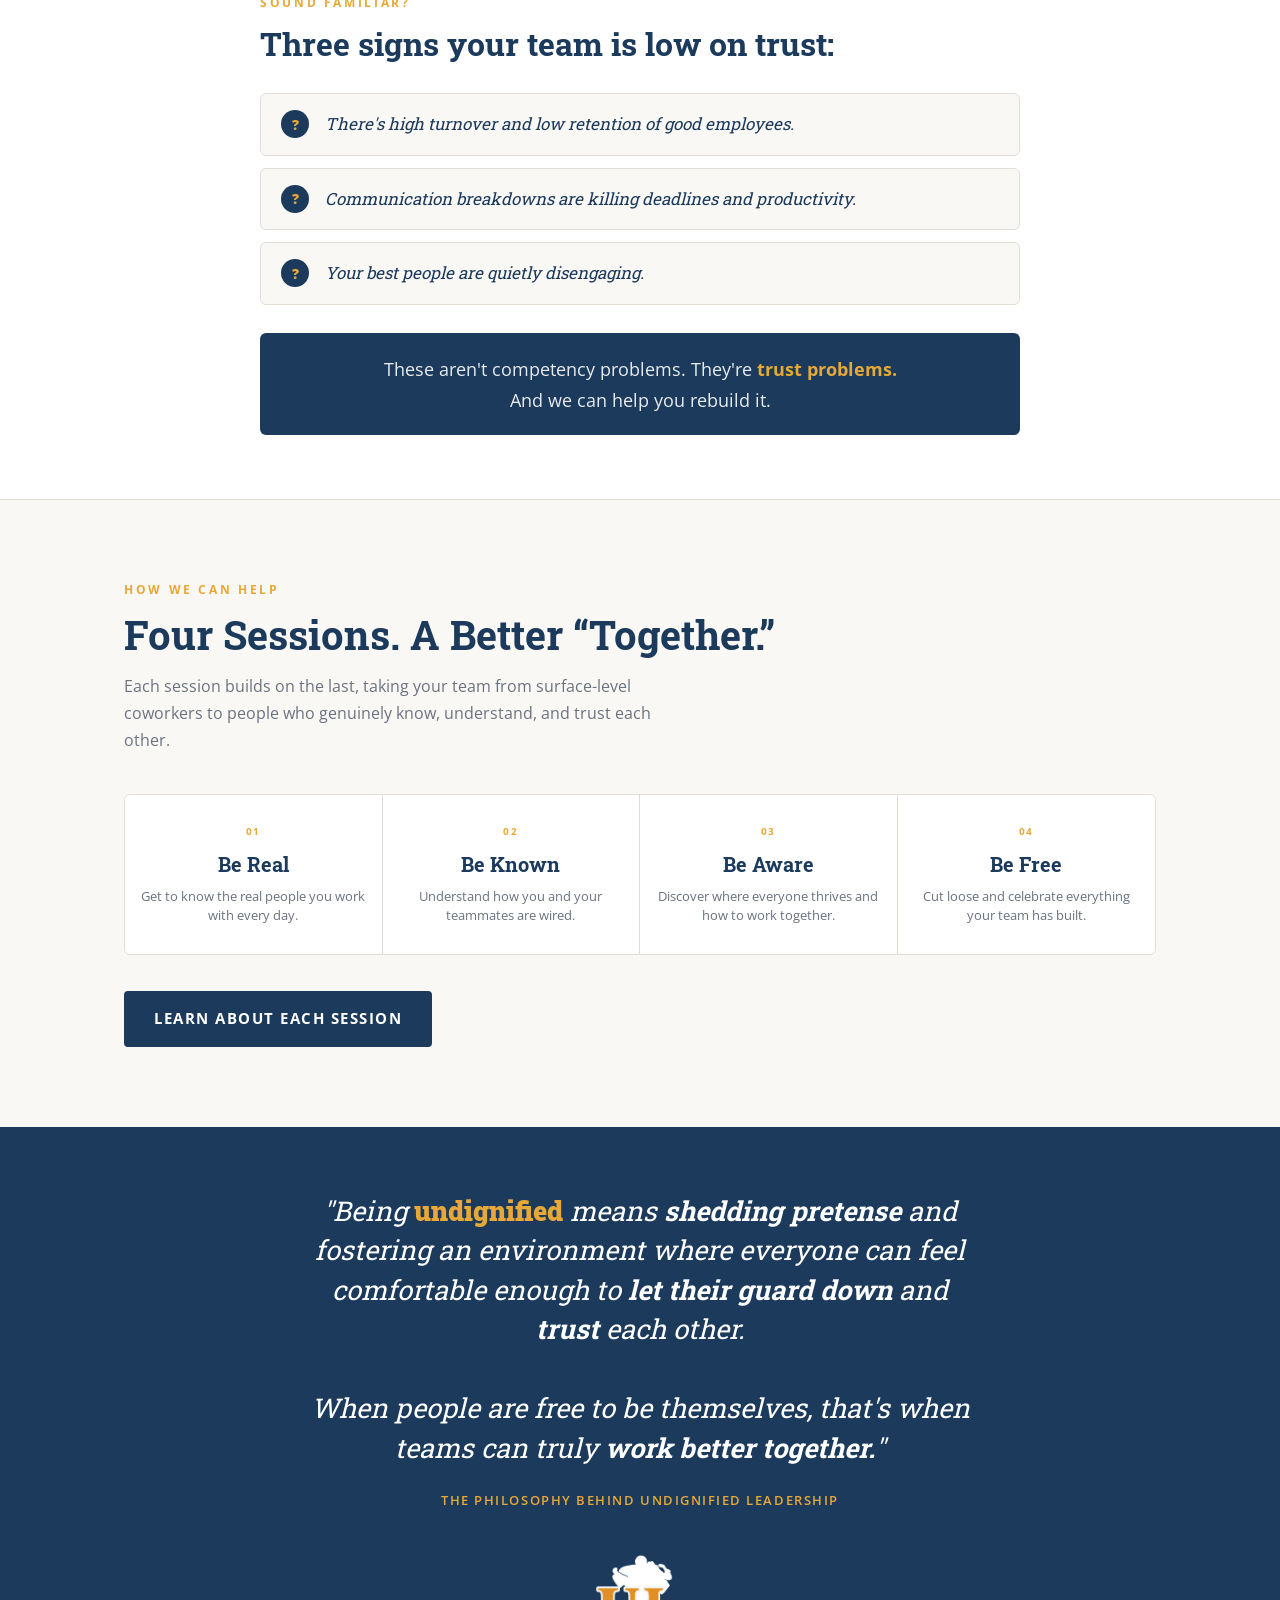
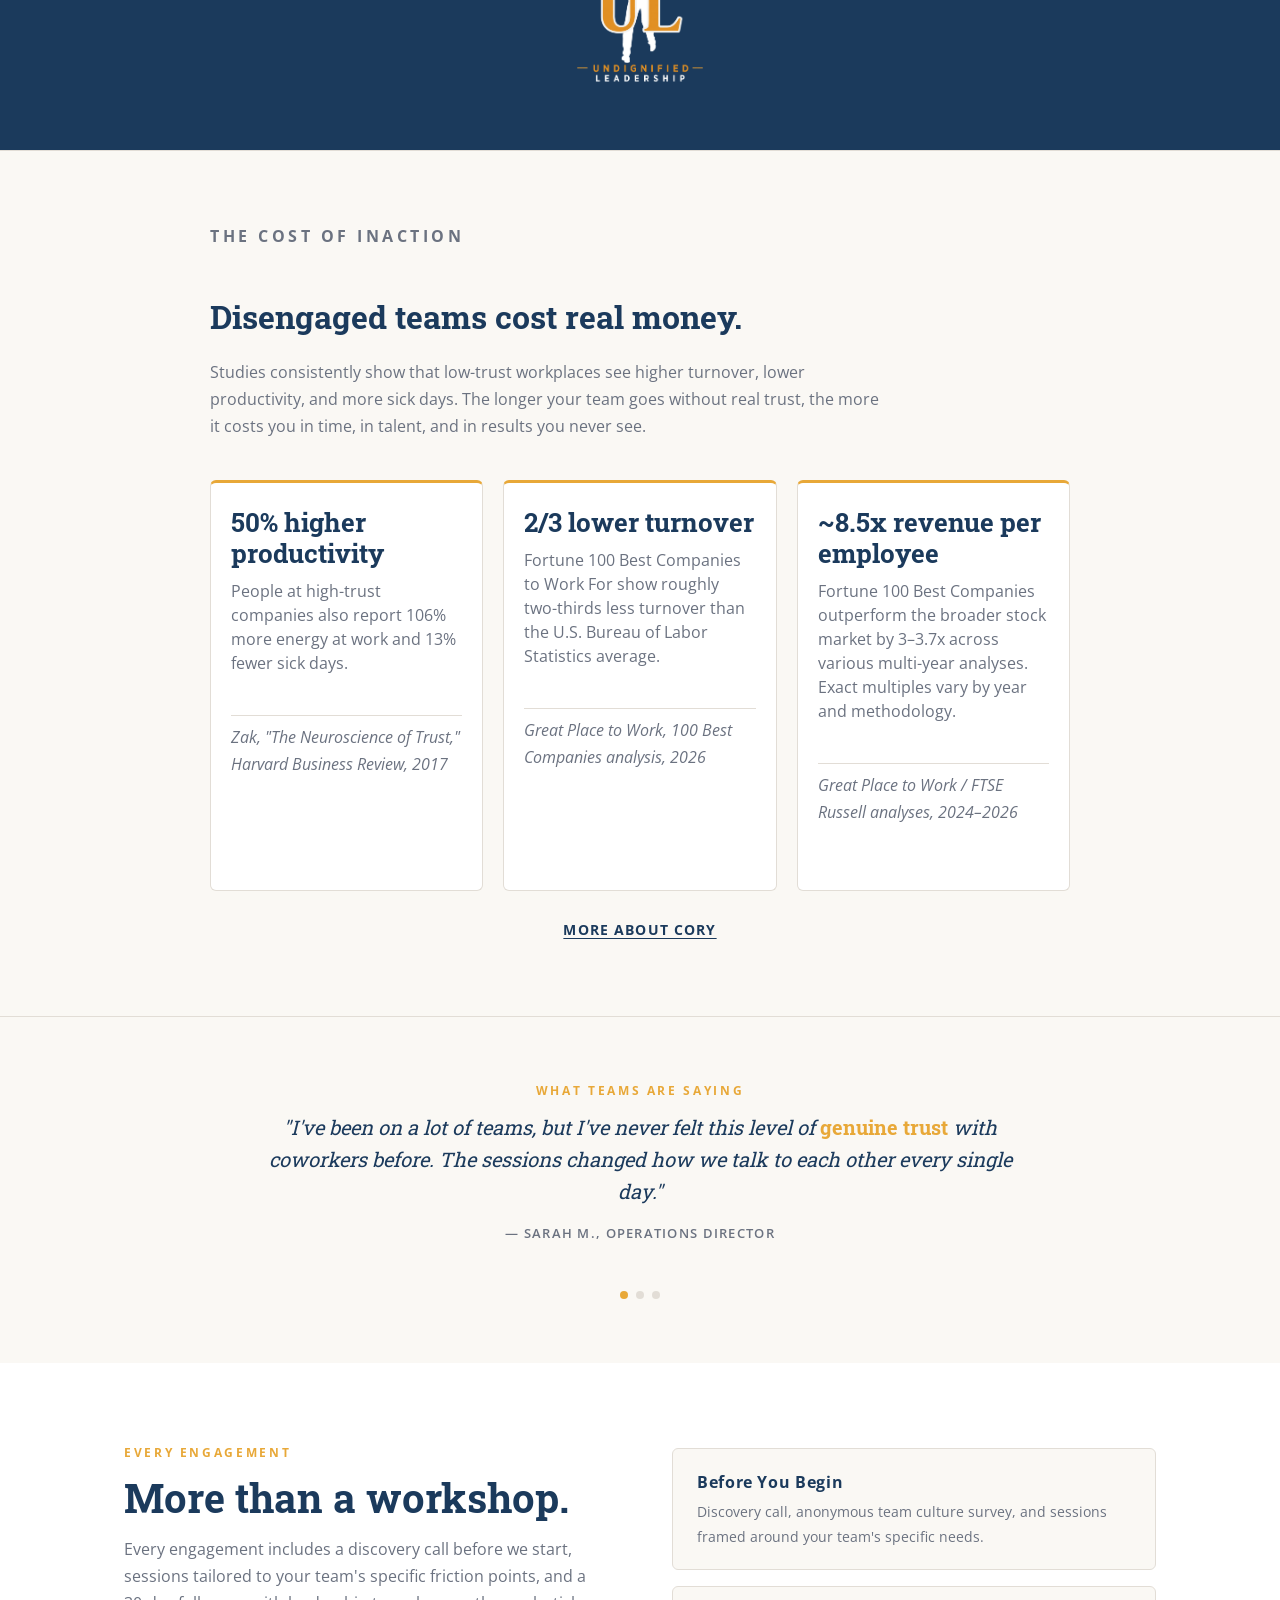
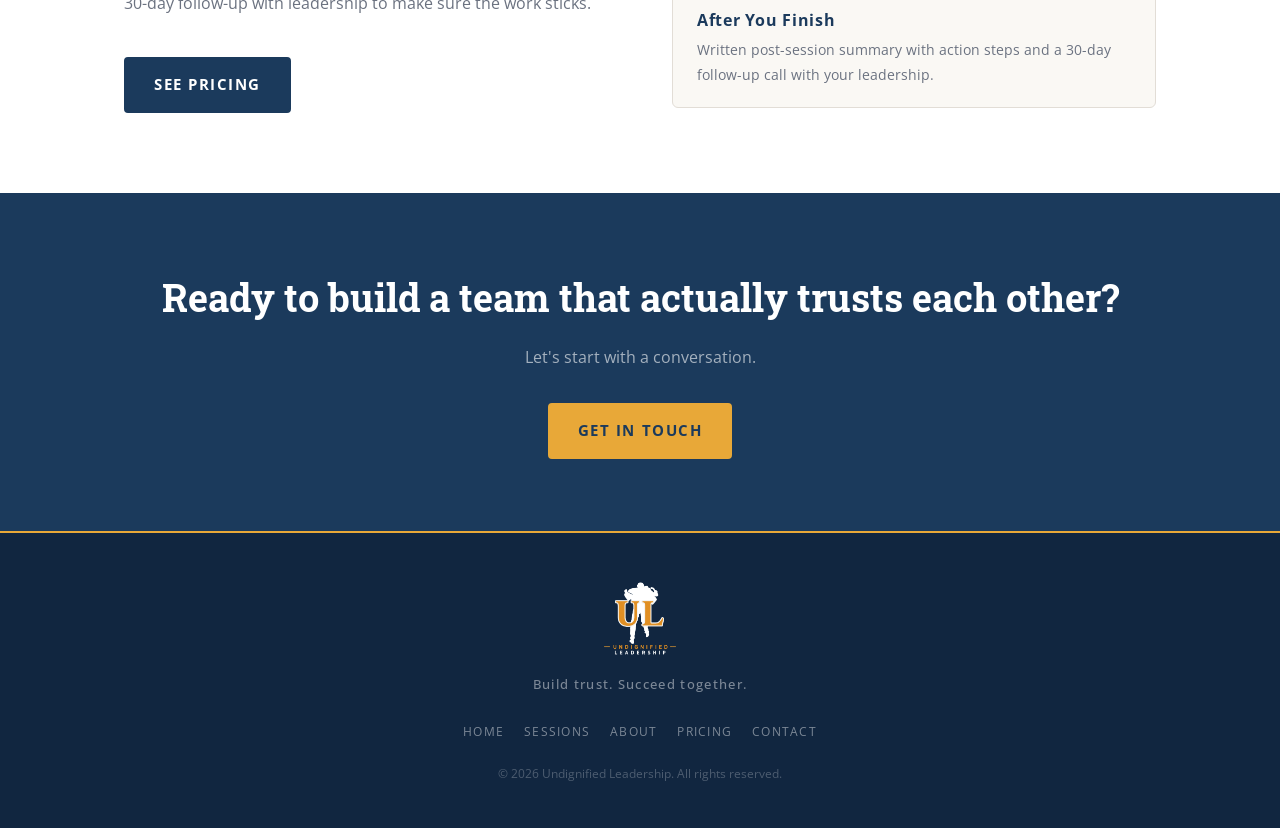
==== commit 347674c2: "Pretense section, Roboto Slab + Open Sans font swap" ====
--- a/index.html
+++ b/index.html
@@ -39,7 +39,7 @@
     .cred-bottom-row .cred-item { display: flex; align-items: center; gap: 20px; padding: 16px 24px; text-align: left; }
     .cred-left { display: flex; flex-direction: column; align-items: center; min-width: 60px; }
     .cred-bottom-row .cred-num { font-size: 2.2rem; line-height: 1; margin: 0; }
-    .cred-bottom-row .cred-unit { font-family: "Barlow Condensed", sans-serif; font-size: 0.65rem; font-weight: 700; letter-spacing: 0.14em; text-transform: uppercase; color: #E8A838; margin: 2px 0 0 0; }
+    .cred-bottom-row .cred-unit { font-family: "Open Sans", sans-serif; font-size: 0.65rem; font-weight: 700; letter-spacing: 0.14em; text-transform: uppercase; color: #E8A838; margin: 2px 0 0 0; }
     .cred-bottom-row .cred-desc { font-size: 0.9rem; color: #6B7280; }
     @media (max-width: 768px) {
       .cred-top-row { grid-template-columns: 1fr; }
@@ -143,6 +143,14 @@
           <div class="cred-desc">Four Temperaments &amp; Working Genius</div>
         </div>
       </div>
+    </div>
+  </section>
+
+  <!-- PRETENSE SECTION -->
+  <section style="background: var(--navy); padding: 72px 24px; text-align: center;">
+    <div class="container">
+      <p style="font-family: var(--font-display); font-size: clamp(2rem, 5vw, 3.6rem); font-weight: 700; color: var(--white); line-height: 1.2; margin-bottom: 20px;">Pretense is the enemy of trust.</p>
+      <p style="font-family: var(--font-body); font-size: clamp(0.9rem, 1.5vw, 1.05rem); color: rgba(255,255,255,0.7); max-width: 800px; margin: 0 auto; white-space: nowrap;">The more people protect their image, the less they trust each other.</p>
     </div>
   </section>
 
--- a/css/style.css
+++ b/css/style.css
@@ -1,4 +1,4 @@
-@import url('https://fonts.googleapis.com/css2?family=Barlow+Condensed:wght@500;600;700&family=Barlow:wght@300;400;500&display=swap');
+@import url('https://fonts.googleapis.com/css2?family=Roboto+Slab:wght@400;600;700;900&family=Open+Sans:ital,wght@0,300;0,400;0,600;0,700;1,400&display=swap');
 @import url('fonts.css');
 
 /* ── TOKENS ── */
@@ -13,9 +13,9 @@
   --white:     #FFFFFF;
   --border:    #E2DDD6;
 
-  --font-display: 'Superclarendon', Georgia, serif;
-  --font-nav:     'Barlow Condensed', system-ui, sans-serif;
-  --font-body:    'Barlow', system-ui, sans-serif;
+  --font-display: 'Roboto Slab', Georgia, serif;
+  --font-nav:     'Open Sans', system-ui, sans-serif;
+  --font-body:    'Open Sans', system-ui, sans-serif;
 
   --max-w: 1080px;
   --section-pad: 80px 24px;
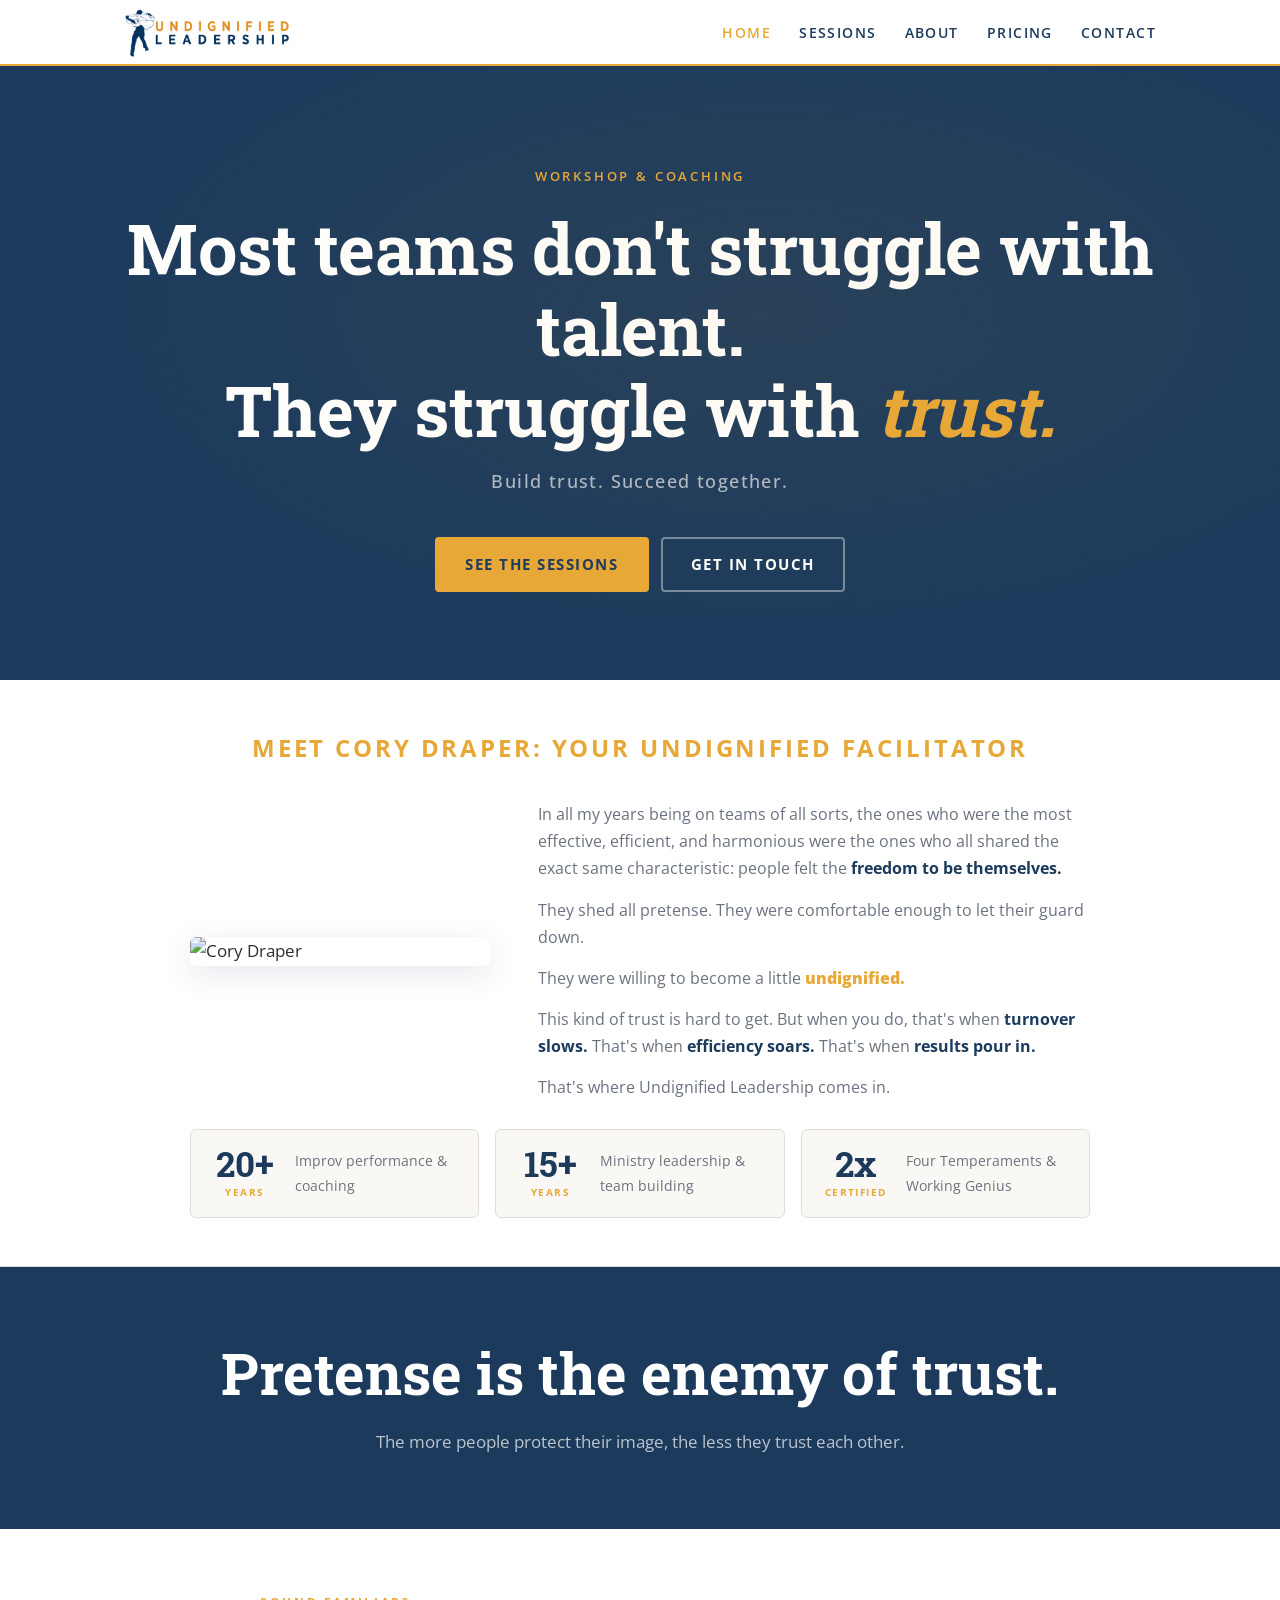
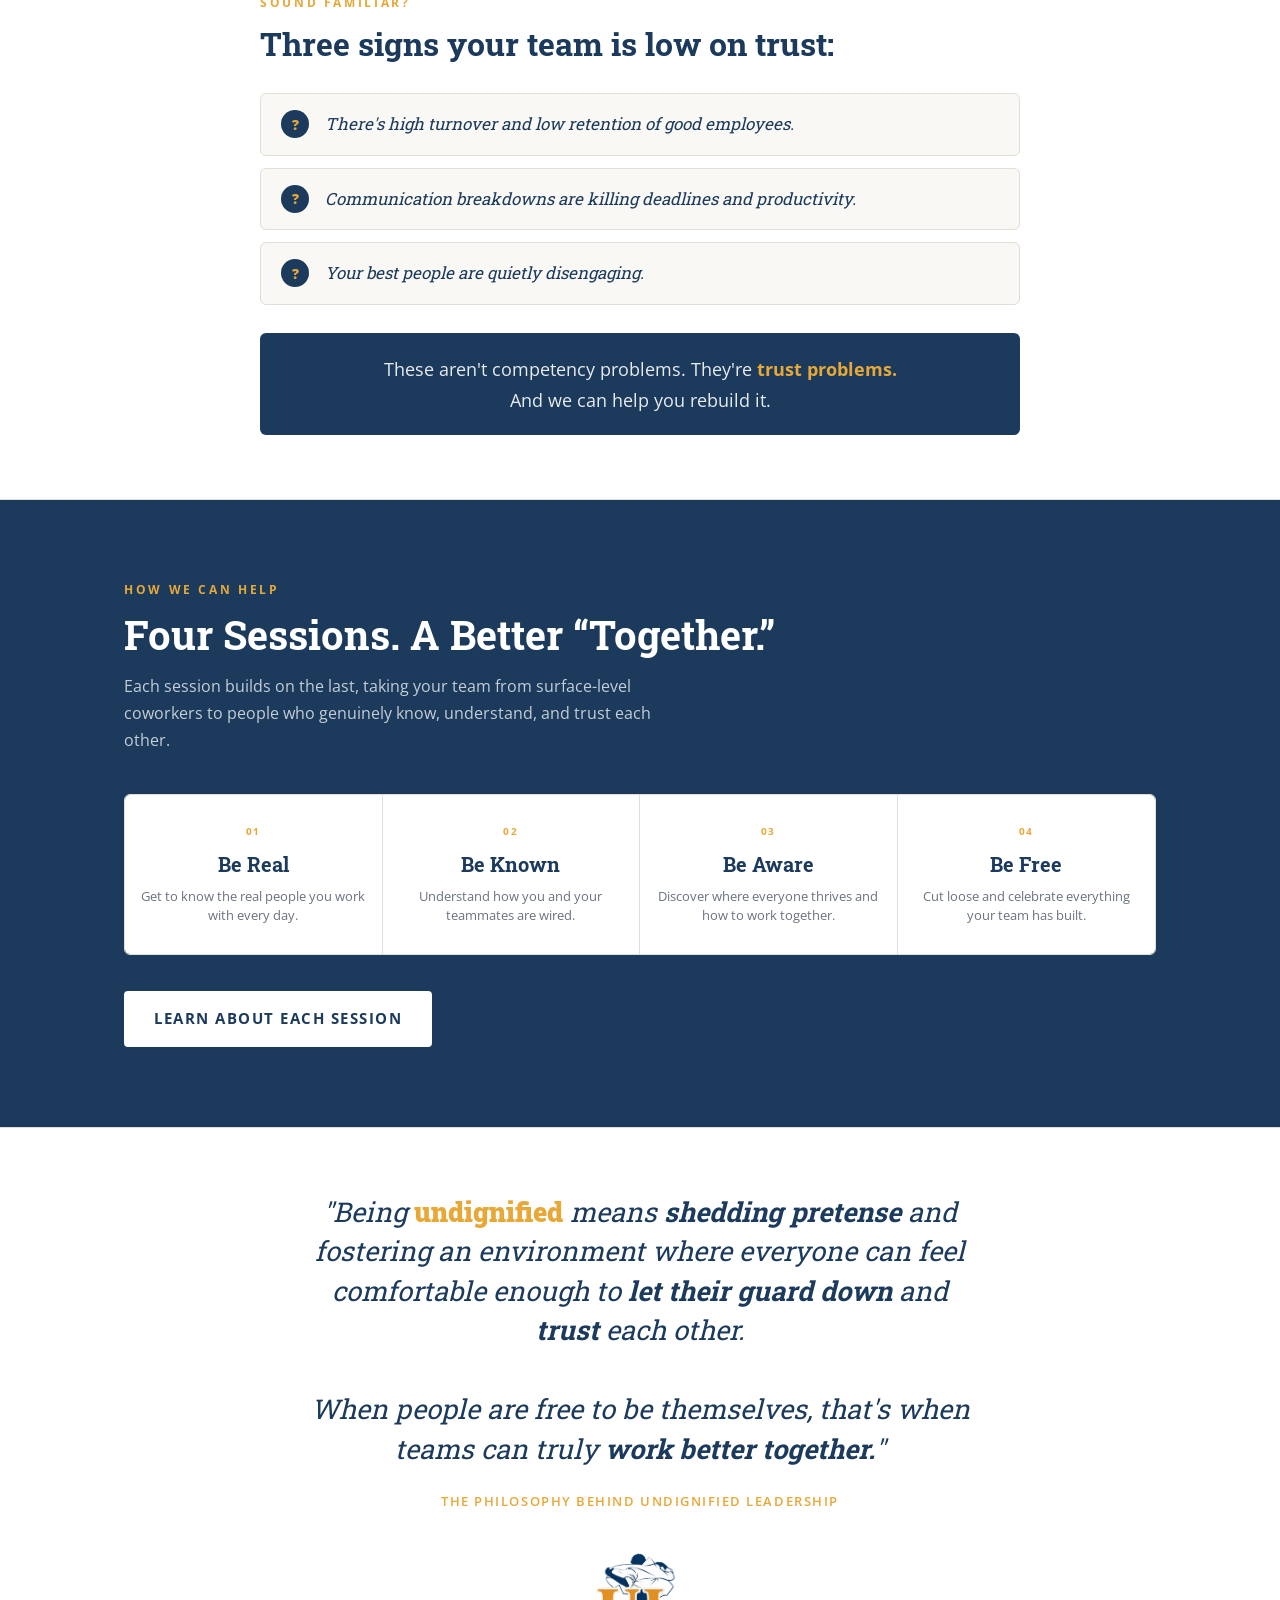
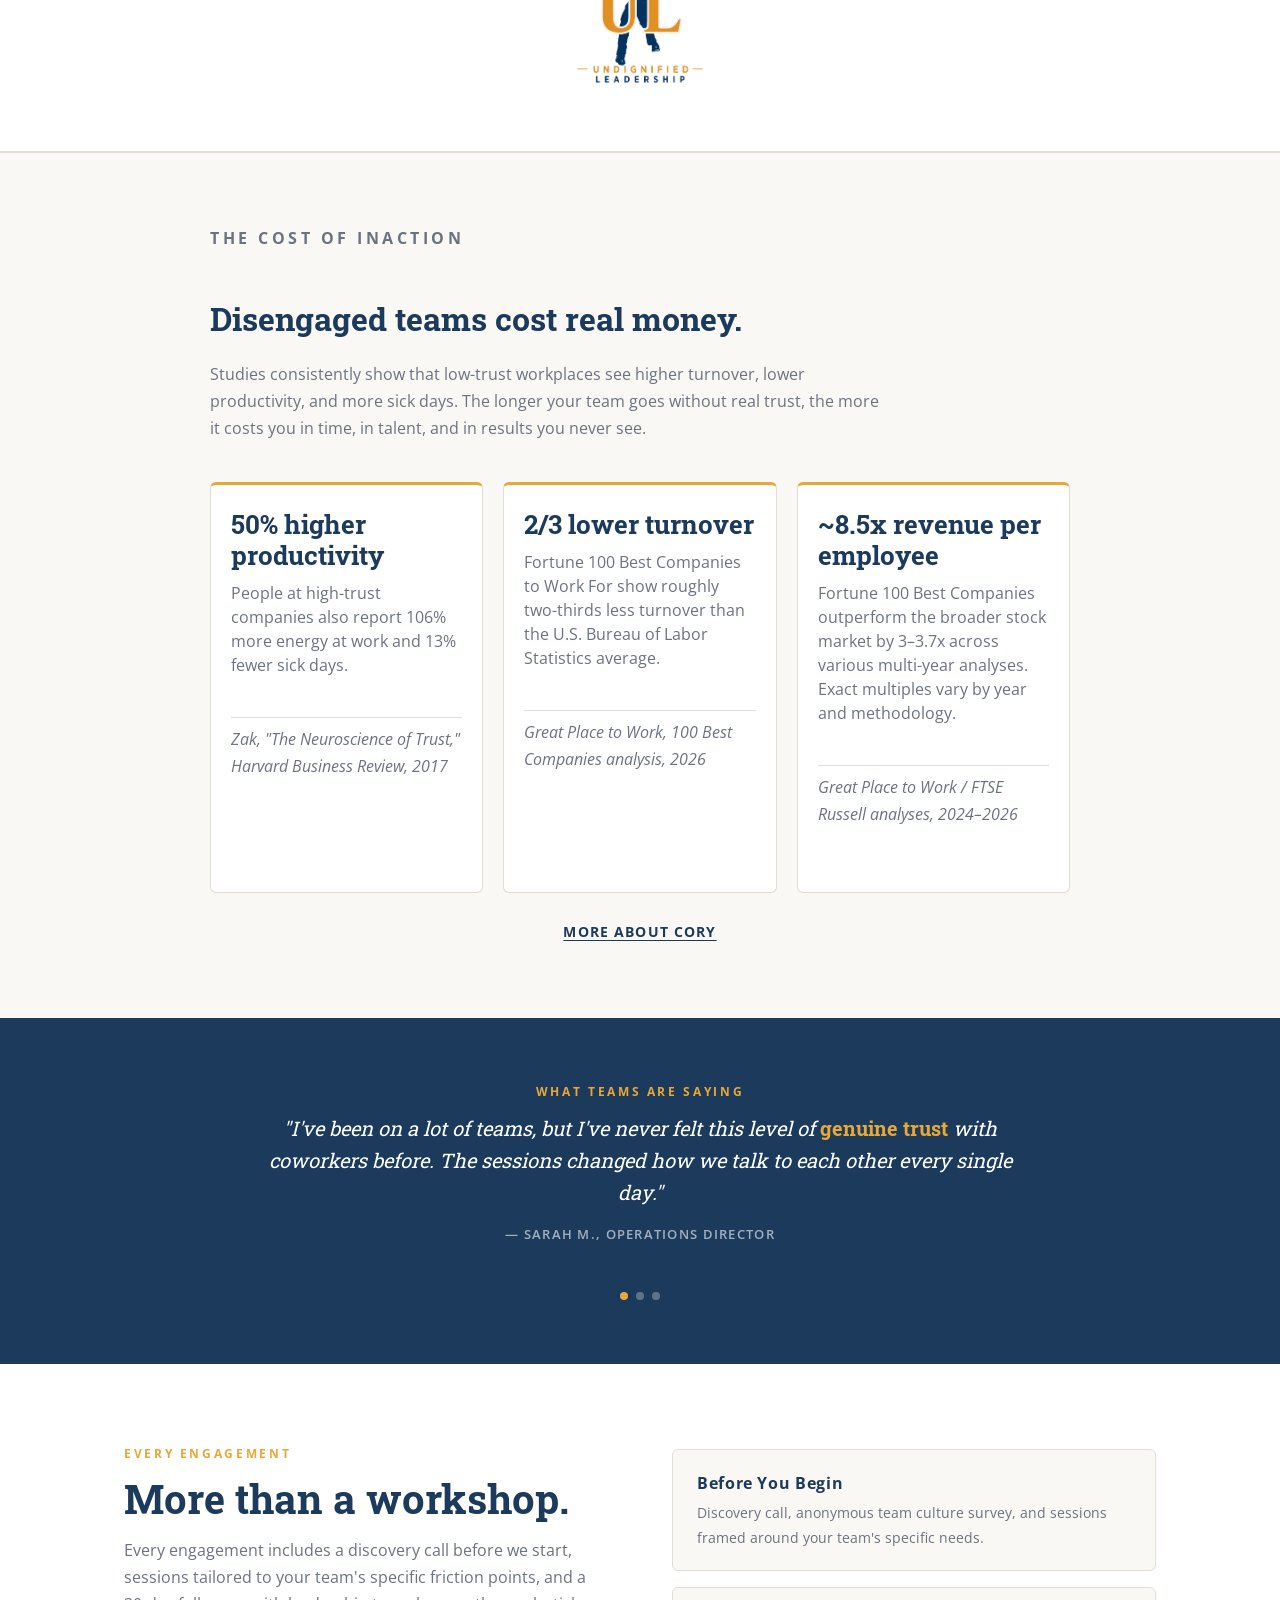
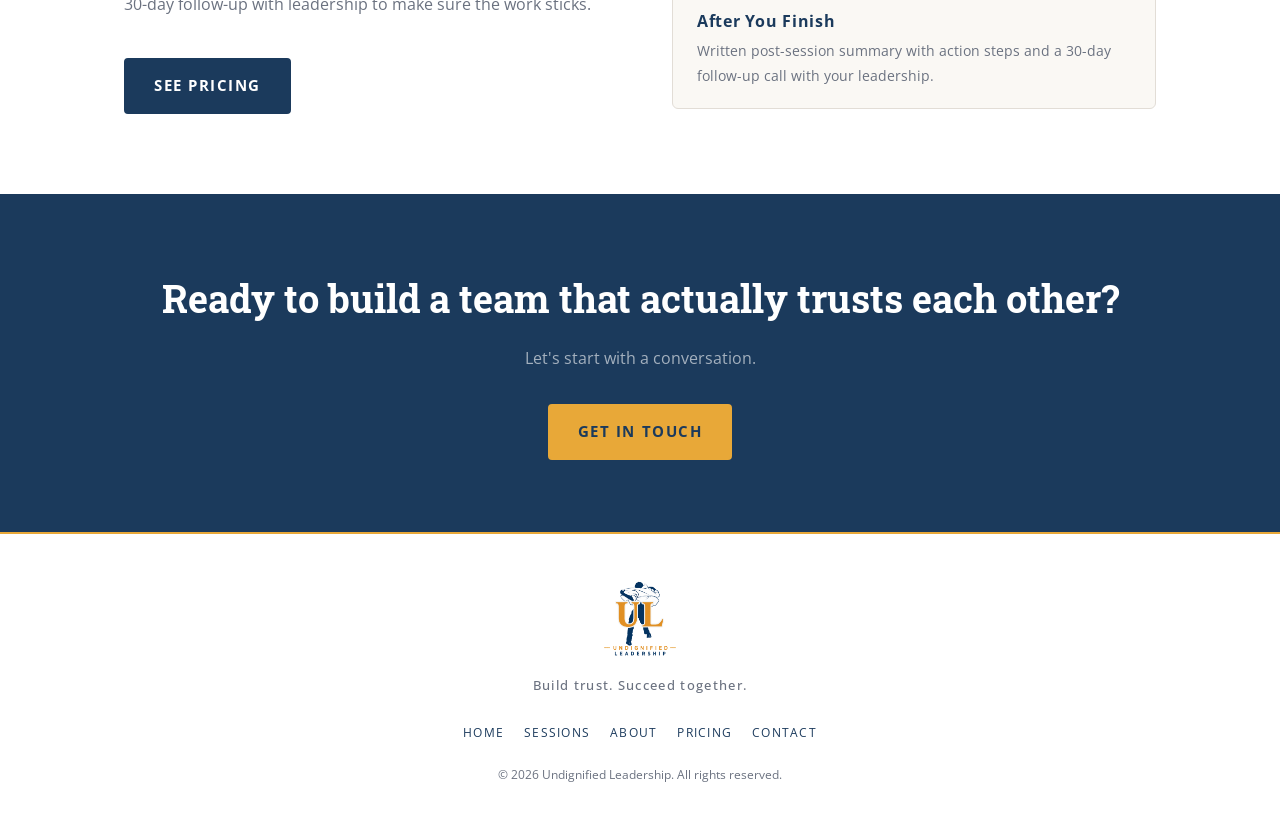
==== commit 8505d6d2: "New logos, white nav/footer, navy journey and carousel sections" ====
--- a/index.html
+++ b/index.html
@@ -48,17 +48,17 @@
     }
 
     /* ── CAROUSEL ── */
-    .carousel-section { background: var(--cream); padding: 64px 24px; border-top: 1px solid var(--border); }
+    .carousel-section { background: var(--navy); padding: 64px 24px; border-top: none; }
     .carousel-inner { max-width: 760px; margin: 0 auto; text-align: center; }
     .carousel-track { min-height: 160px; margin-bottom: 20px; }
     .carousel-slide { display: none; }
     .carousel-slide.active { display: block; animation: cfade 0.5s ease; }
     @keyframes cfade { from { opacity: 0; transform: translateY(8px); } to { opacity: 1; transform: translateY(0); } }
-    .carousel-quote { font-family: var(--font-display); font-size: clamp(1rem, 2vw, 1.25rem); font-style: italic; color: var(--navy); line-height: 1.6; margin-bottom: 16px; }
+    .carousel-quote { font-family: var(--font-display); font-size: clamp(1rem, 2vw, 1.25rem); font-style: italic; color: var(--white); line-height: 1.6; margin-bottom: 16px; }
     .carousel-quote strong { font-style: normal; color: var(--amber); }
-    .carousel-attr { font-family: var(--font-nav); font-size: 0.8rem; font-weight: 600; letter-spacing: 0.1em; text-transform: uppercase; color: var(--slate); }
+    .carousel-attr { font-family: var(--font-nav); font-size: 0.8rem; font-weight: 600; letter-spacing: 0.1em; text-transform: uppercase; color: rgba(255,255,255,0.6); }
     .carousel-dots { display: flex; gap: 8px; justify-content: center; margin-top: 20px; }
-    .dot { width: 8px; height: 8px; border-radius: 50%; background: var(--border); border: none; cursor: pointer; transition: background 0.2s; }
+    .dot { width: 8px; height: 8px; border-radius: 50%; background: rgba(255,255,255,0.3); border: none; cursor: pointer; transition: background 0.2s; }
     .dot.active { background: var(--amber); }
 
     /* ── FOMO ── */
@@ -79,7 +79,7 @@
 
   <nav class="site-nav">
     <div class="nav-inner">
-      <a href="index.html"><img src="img/ULLogo-Long-GW.png" alt="Undignified Leadership" class="nav-logo"></a>
+      <a href="index.html"><img src="img/ULLogo-Long-BGW.png" alt="Undignified Leadership" class="nav-logo"></a>
       <button class="nav-toggle" aria-label="Toggle menu"><span></span><span></span><span></span></button>
       <ul class="nav-links">
         <li><a href="index.html">Home</a></li>
@@ -180,7 +180,7 @@
   </section>
 
   <!-- 3. JOURNEY -->
-  <section class="journey-section">
+  <section class="journey-section" style="background: var(--navy);">
     <div class="container">
       <p class="section-label reveal">How We Can Help</p>
       <h2 class="section-title reveal">Four Sessions. A Better &#8220;Together.&#8221;</h2>
@@ -212,12 +212,12 @@
   </section>
 
   <!-- 4. PHILOSOPHY STRIP -->
-  <section class="proof-strip reveal">
+  <section class="proof-strip reveal" style="background: var(--white); border-top: 1px solid var(--border); border-bottom: 1px solid var(--border);">
     <div class="container">
       <blockquote>"Being <span style="font-style:normal;font-weight:900;color:#E8A838">undignified</span> means <strong>shedding pretense</strong> and fostering an environment where everyone can feel comfortable enough to <strong>let their guard down</strong> and <strong>trust</strong> each other.<br><br>When people are free to be themselves, that's when teams can truly <strong>work better together.</strong>"</blockquote>
       <cite>The Philosophy Behind Undignified Leadership</cite>
       <div style="margin-top:32px;">
-        <img src="img/ULLogoGWALT.png" alt="Undignified Leadership" style="height:140px;width:auto;margin:0 auto;display:block;">
+        <img src="img/ULLogo-BGW.png" alt="Undignified Leadership" style="height:140px;width:auto;margin:0 auto;display:block;">
       </div>
     </div>
   </section>
@@ -252,7 +252,7 @@
   </section>
 
   <!-- 6. TESTIMONIAL CAROUSEL -->
-  <section class="carousel-section">
+  <section class="carousel-section" style="background: var(--navy); border-top: none;">
     <div class="carousel-inner">
       <p class="section-label">What Teams Are Saying</p>
       <div class="carousel-track">
@@ -311,7 +311,7 @@
   </section>
 
   <footer class="site-footer">
-    <img src="img/ULLogo.png" alt="Undignified Leadership" class="footer-logo">
+    <img src="img/ULLogo-BGW.png" alt="Undignified Leadership" class="footer-logo">
     <div class="footer-tagline">Build trust. Succeed together.</div>
     <ul class="footer-links">
       <li><a href="index.html">Home</a></li>
--- a/css/style.css
+++ b/css/style.css
@@ -53,7 +53,7 @@
   position: sticky;
   top: 0;
   z-index: 100;
-  background: var(--navy);
+  background: var(--white);
   border-bottom: 2px solid var(--amber);
 }
 .nav-inner {
@@ -79,7 +79,7 @@
   font-family: var(--font-nav);
   font-size: 0.9rem;
   font-weight: 600;
-  color: rgba(255,255,255,0.75);
+  color: var(--navy);
   letter-spacing: 0.1em;
   text-transform: uppercase;
   transition: color 0.2s;
@@ -101,7 +101,7 @@
   display: block;
   width: 22px;
   height: 2px;
-  background: var(--white);
+  background: var(--navy);
   border-radius: 2px;
   transition: all 0.3s;
 }
@@ -332,7 +332,7 @@
   font-family: var(--font-display);
   font-size: clamp(1.1rem, 2.5vw, 1.7rem);
   font-style: italic;
-  color: var(--white);
+  color: var(--navy);
   max-width: 680px;
   margin: 0 auto 18px;
   line-height: 1.45;
@@ -652,7 +652,7 @@
 
 /* ── FOOTER ── */
 .site-footer {
-  background: var(--navy-dark);
+  background: var(--white);
   padding: 44px 24px;
   text-align: center;
   border-top: 2px solid var(--amber);
@@ -668,7 +668,7 @@
   font-size: 0.82rem;
   font-weight: 500;
   letter-spacing: 0.1em;
-  color: rgba(255,255,255,0.45);
+  color: var(--slate);
   margin-bottom: 20px;
 }
 .footer-links {
@@ -684,11 +684,11 @@
   font-size: 0.78rem;
   letter-spacing: 0.1em;
   text-transform: uppercase;
-  color: rgba(255,255,255,0.45);
+  color: var(--navy);
   transition: color 0.2s;
 }
 .footer-links a:hover { color: var(--amber); }
-.footer-copy { font-size: 0.72rem; color: rgba(255,255,255,0.25); }
+.footer-copy { font-size: 0.72rem; color: var(--slate); }
 
 /* ── MOBILE ── */
 @media (max-width: 480px) {
@@ -815,3 +815,16 @@
   white-space: nowrap;
 }
 .btn-outline-navy:hover { border-color: var(--white); }
+
+/* Journey section on navy background */
+.journey-section .section-title { color: var(--white); }
+.journey-section .section-body { color: rgba(255,255,255,0.75); }
+.journey-section .btn-navy {
+  background: var(--white);
+  color: var(--navy);
+  border-color: var(--white);
+}
+.journey-section .btn-navy:hover {
+  background: var(--cream);
+  border-color: var(--cream);
+}
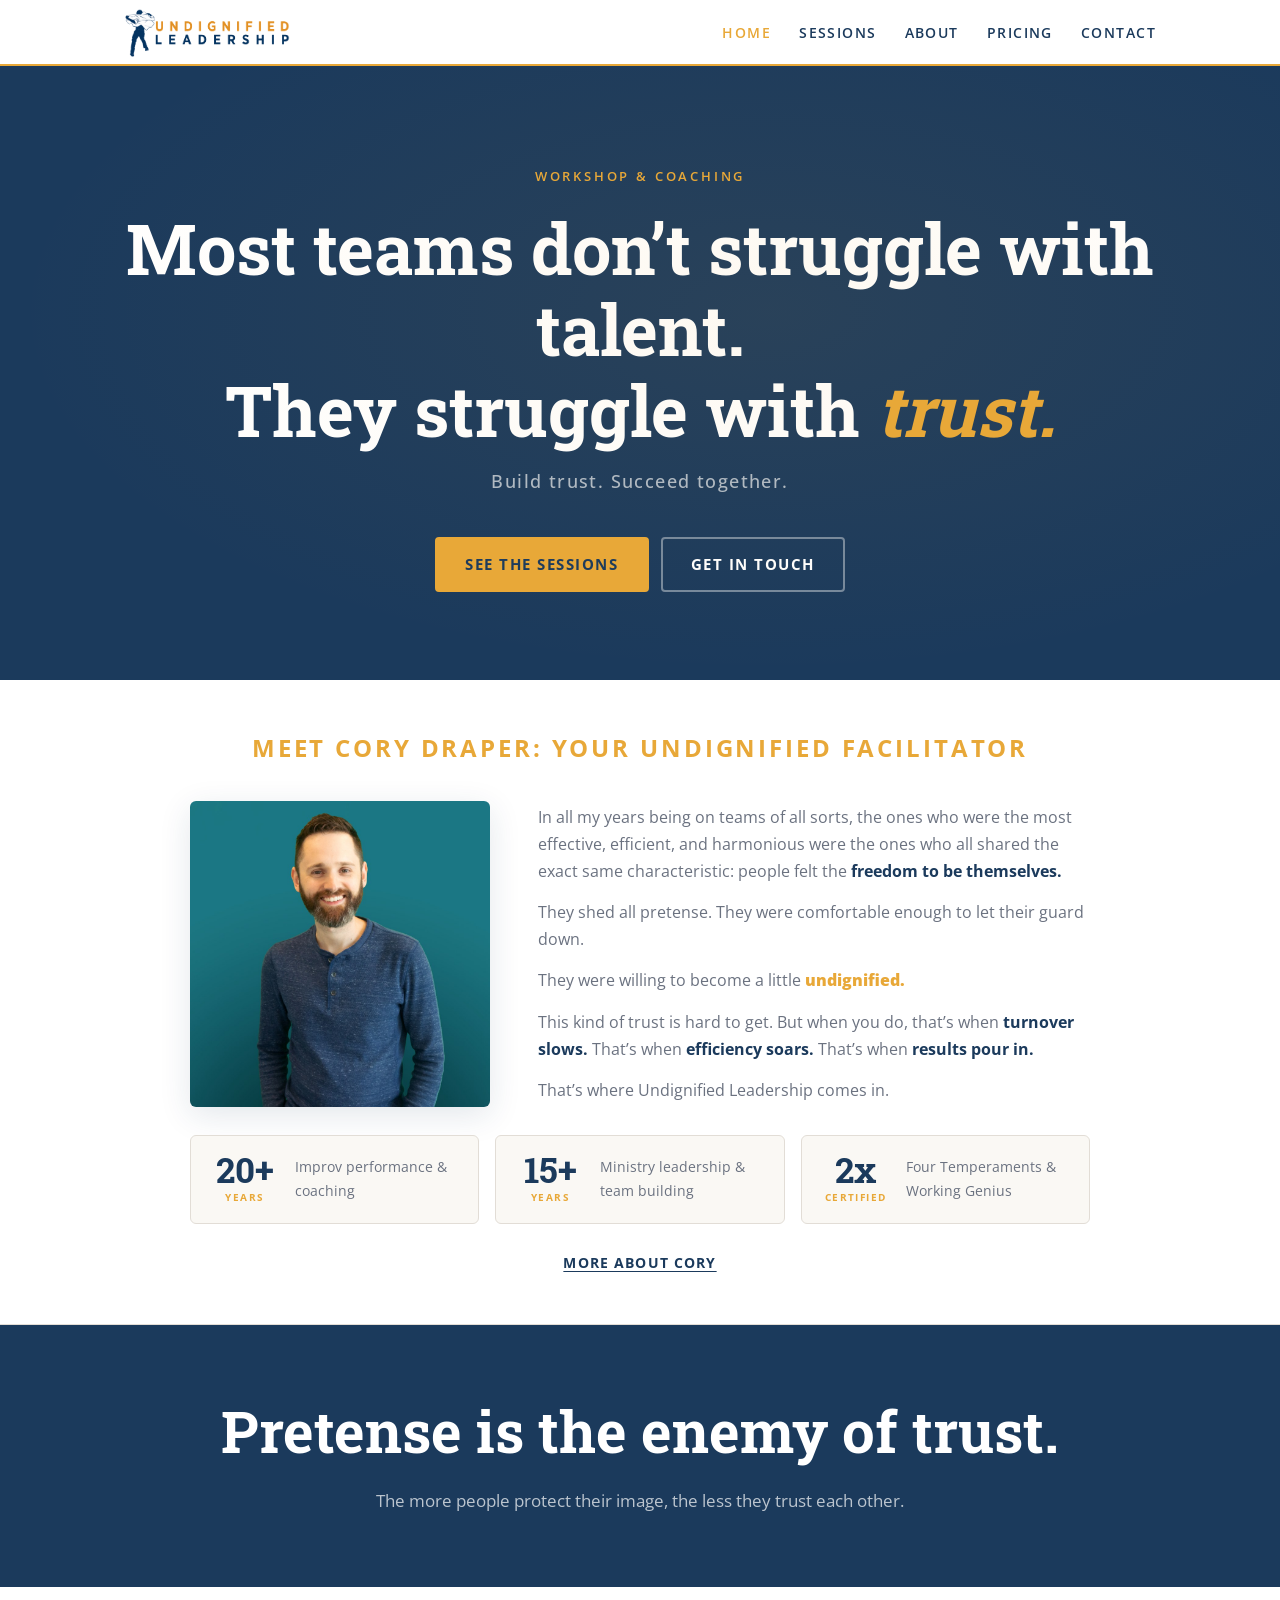
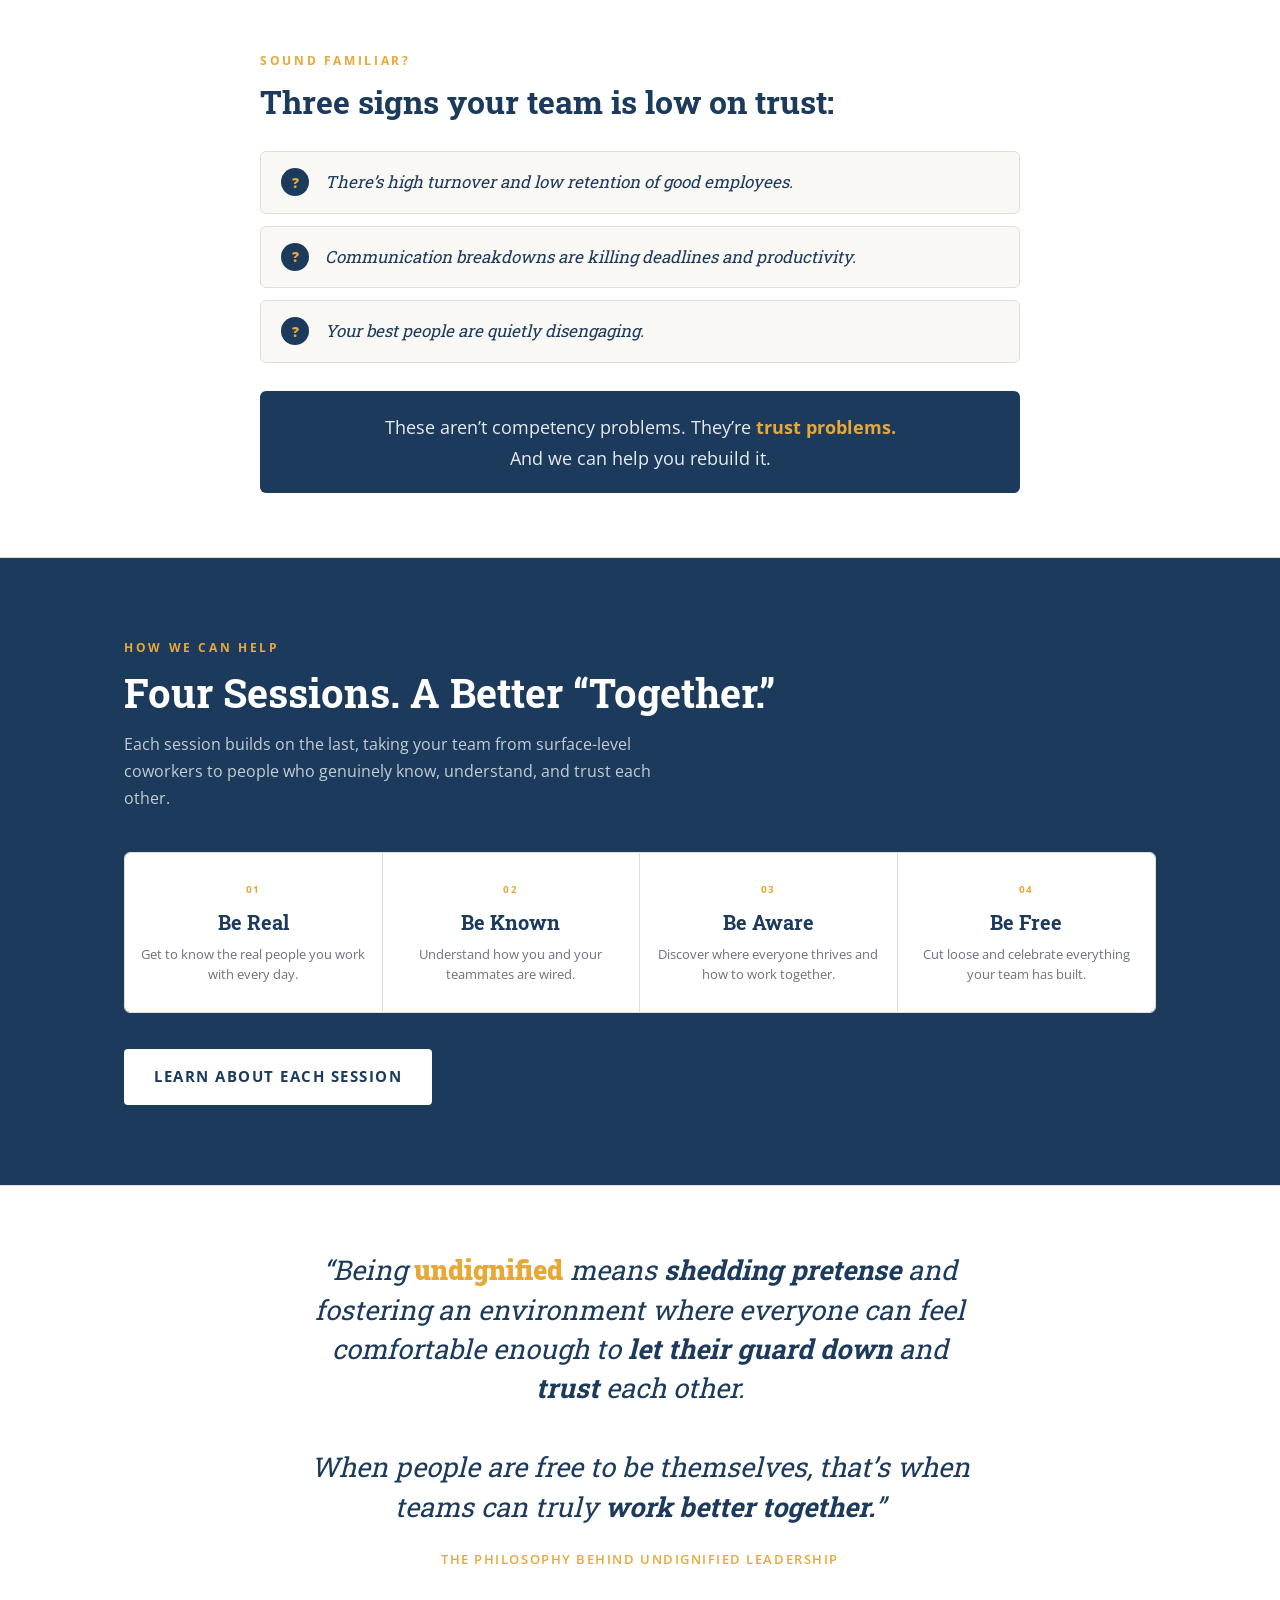
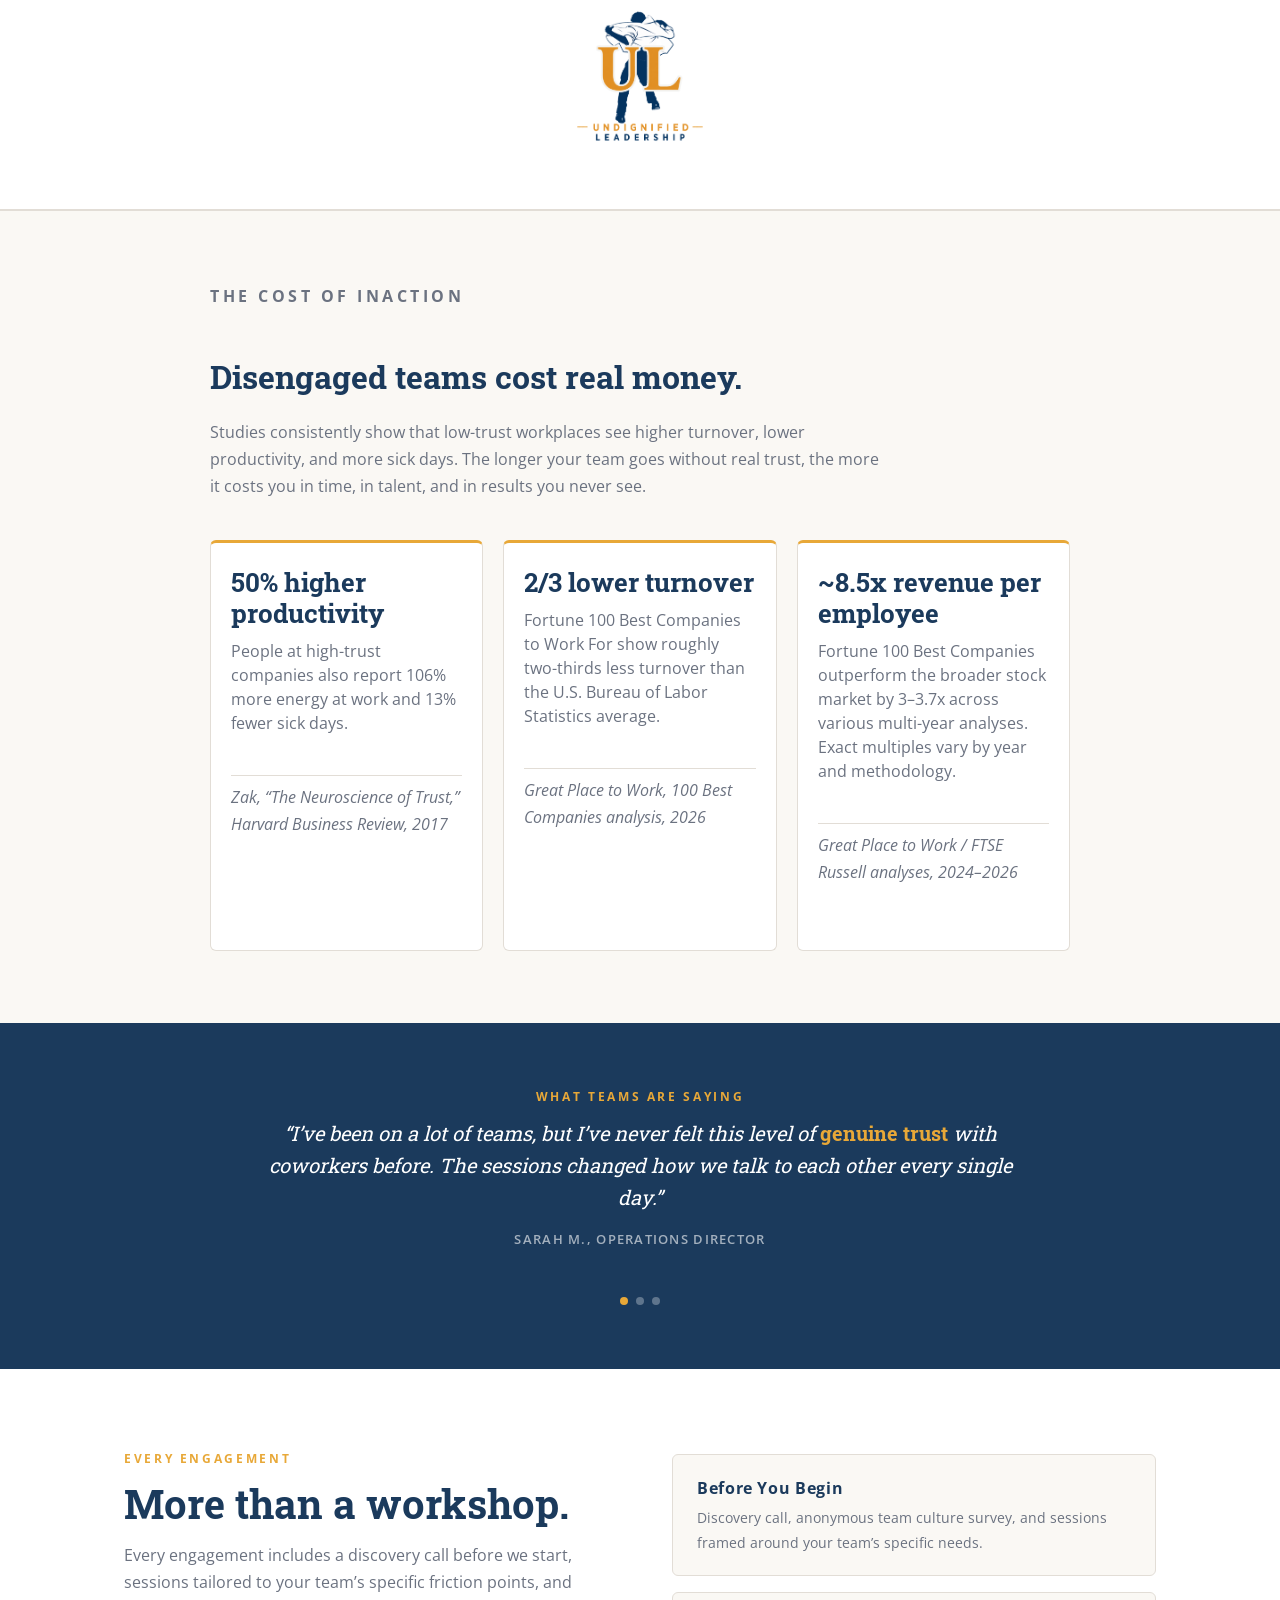
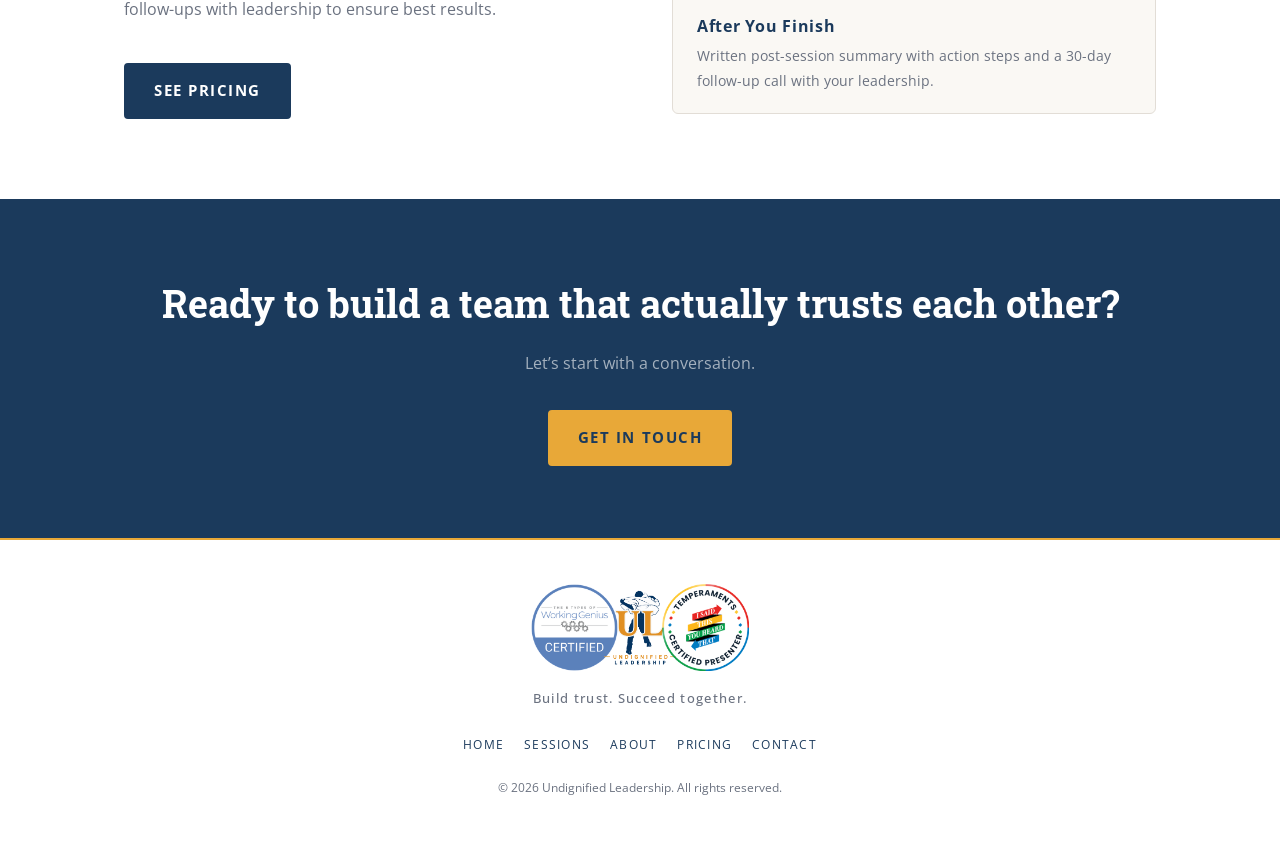
==== commit 6843cb33: "Port canvas edits (copy, pricing, badges); fix mobile menu, contact styling, oversized headshot; rem" ====
--- a/index.html
+++ b/index.html
@@ -2,8 +2,9 @@
 <html lang="en">
 <head>
   <meta charset="UTF-8">
+  <meta name="color-scheme" content="light only">
   <meta name="viewport" content="width=device-width, initial-scale=1.0">
-  <title>Undignified Leadership — Build Trust. Succeed Together.</title>
+  <title>Undignified Leadership | Build Trust. Succeed Together.</title>
   <link rel="icon" type="image/x-icon" href="favicon.ico">
   <link rel="stylesheet" href="css/style.css">
   <style>
@@ -95,7 +96,7 @@
   <section class="hero">
     <div class="container">
       <p class="hero-eyebrow">Workshop &amp; Coaching</p>
-      <h1>Most teams don't struggle with talent.<br>They struggle with <em>trust.</em></h1>
+      <h1>Most teams don’t struggle with talent.<br>They struggle with <em>trust.</em></h1>
       <p class="hero-tagline">Build trust. Succeed together.</p>
       <div class="hero-cta-group">
         <a href="sessions.html" class="btn btn-primary">See the Sessions</a>
@@ -110,14 +111,14 @@
       <p class="section-label" style="text-align:center; font-size:1.5rem; letter-spacing:0.12em;">Meet Cory Draper: Your Undignified Facilitator</p>
       <div class="cred-top-row">
         <div class="cred-photo">
-          <img src="img/CoryHeadshot.png" alt="Cory Draper">
+          <img src="img/CoryHeadshot.jpg" alt="Cory Draper">
         </div>
         <div class="cred-text">
           <p>In all my years being on teams of all sorts, the ones who were the most effective, efficient, and harmonious were the ones who all shared the exact same characteristic: people felt the <strong>freedom to be themselves.</strong></p>
           <p>They shed all pretense. They were comfortable enough to let their guard down.</p>
           <p>They were willing to become a little <span style="font-style:normal;font-weight:900;color:#E8A838;">undignified.</span></p>
-          <p>This kind of trust is hard to get. But when you do, that's when <strong>turnover slows.</strong> That's when <strong>efficiency soars.</strong> That's when <strong>results pour in.</strong></p>
-          <p>That's where Undignified Leadership comes in.</p>
+          <p>This kind of trust is hard to get. But when you do, that’s when <strong>turnover slows.</strong> That’s when <strong>efficiency soars.</strong> That’s when <strong>results pour in.</strong></p>
+          <p>That’s where Undignified Leadership comes in.</p>
         </div>
       </div>
       <div class="cred-bottom-row">
@@ -142,6 +143,9 @@
           </div>
           <div class="cred-desc">Four Temperaments &amp; Working Genius</div>
         </div>
+      </div>
+      <div style="text-align:center; margin-top:24px;">
+        <a href="about.html" style="font-family:var(--font-nav); font-size:0.9rem; font-weight:700; letter-spacing:0.08em; text-transform:uppercase; color:var(--navy); text-decoration:underline; text-underline-offset:3px;">More about Cory</a>
       </div>
     </div>
   </section>
@@ -162,7 +166,7 @@
       <div class="questions">
         <div class="question">
           <div class="q-check">?</div>
-          <p>There's high turnover and low retention of good employees.</p>
+          <p>There’s high turnover and low retention of good employees.</p>
         </div>
         <div class="question">
           <div class="q-check">?</div>
@@ -174,7 +178,7 @@
         </div>
       </div>
       <div class="yes-answer">
-        <p style="font-size:1.15rem;">These aren't competency problems. They're <strong>trust problems.</strong><br>And we can help you rebuild it.</p>
+        <p style="font-size:1.15rem;">These aren’t competency problems. They’re <strong>trust problems.</strong><br>And we can help you rebuild it.</p>
       </div>
     </div>
   </section>
@@ -214,7 +218,7 @@
   <!-- 4. PHILOSOPHY STRIP -->
   <section class="proof-strip reveal" style="background: var(--white); border-top: 1px solid var(--border); border-bottom: 1px solid var(--border);">
     <div class="container">
-      <blockquote>"Being <span style="font-style:normal;font-weight:900;color:#E8A838">undignified</span> means <strong>shedding pretense</strong> and fostering an environment where everyone can feel comfortable enough to <strong>let their guard down</strong> and <strong>trust</strong> each other.<br><br>When people are free to be themselves, that's when teams can truly <strong>work better together.</strong>"</blockquote>
+      <blockquote>“Being <span style="font-style:normal;font-weight:900;color:#E8A838">undignified</span> means <strong>shedding pretense</strong> and fostering an environment where everyone can feel comfortable enough to <strong>let their guard down</strong> and <strong>trust</strong> each other.<br><br>When people are free to be themselves, that’s when teams can truly <strong>work better together.</strong>”</blockquote>
       <cite>The Philosophy Behind Undignified Leadership</cite>
       <div style="margin-top:32px;">
         <img src="img/ULLogo-BGW.png" alt="Undignified Leadership" style="height:140px;width:auto;margin:0 auto;display:block;">
@@ -232,7 +236,7 @@
         <div class="stat-box">
           <div class="stat-num">50% higher productivity</div>
           <p class="stat-desc">People at high-trust companies also report 106% more energy at work and 13% fewer sick days.</p>
-          <p class="stat-source">Zak, "The Neuroscience of Trust," Harvard Business Review, 2017</p>
+          <p class="stat-source">Zak, “The Neuroscience of Trust,” Harvard Business Review, 2017</p>
         </div>
         <div class="stat-box">
           <div class="stat-num">2/3 lower turnover</div>
@@ -244,9 +248,6 @@
           <p class="stat-desc">Fortune 100 Best Companies outperform the broader stock market by 3–3.7x across various multi-year analyses. Exact multiples vary by year and methodology.</p>
           <p class="stat-source">Great Place to Work / FTSE Russell analyses, 2024–2026</p>
         </div>
-      </div>
-      <div style="text-align:center; margin-top:24px;">
-        <a href="about.html" style="font-family:var(--font-nav); font-size:0.9rem; font-weight:700; letter-spacing:0.08em; text-transform:uppercase; color:var(--navy); text-decoration:underline; text-underline-offset:3px;">More about Cory</a>
       </div>
     </div>
   </section>
@@ -257,16 +258,16 @@
       <p class="section-label">What Teams Are Saying</p>
       <div class="carousel-track">
         <div class="carousel-slide active">
-          <p class="carousel-quote">"I've been on a lot of teams, but I've never felt this level of <strong>genuine trust</strong> with coworkers before. The sessions changed how we talk to each other every single day."</p>
-          <div class="carousel-attr">— Sarah M., Operations Director</div>
+          <p class="carousel-quote">“I’ve been on a lot of teams, but I’ve never felt this level of <strong>genuine trust</strong> with coworkers before. The sessions changed how we talk to each other every single day.”</p>
+          <div class="carousel-attr">Sarah M., Operations Director</div>
         </div>
         <div class="carousel-slide">
-          <p class="carousel-quote">"The improv session sounds terrifying on paper. In practice, it was the <strong>most fun I've had at work</strong> in years — and I left actually understanding my team better."</p>
-          <div class="carousel-attr">— James T., Small Business Owner</div>
+          <p class="carousel-quote">“The improv session sounds terrifying on paper. In practice, it was the <strong>most fun I’ve had at work</strong> in years, and I left actually understanding my team better.”</p>
+          <div class="carousel-attr">James T., Small Business Owner</div>
         </div>
         <div class="carousel-slide">
-          <p class="carousel-quote">"Within two weeks of finishing the sessions, I noticed a real shift. People were more patient with each other. Meetings felt different. <strong>Something actually changed.</strong>"</p>
-          <div class="carousel-attr">— Michelle R., Team Lead</div>
+          <p class="carousel-quote">“Within two weeks of finishing the sessions, I noticed a real shift. People were more patient with each other. Meetings felt different. <strong>Something actually changed.</strong>”</p>
+          <div class="carousel-attr">Michelle R., Team Lead</div>
         </div>
       </div>
       <div class="carousel-dots">
@@ -284,13 +285,13 @@
         <div class="reveal">
           <p class="section-label">Every Engagement</p>
           <h2 class="section-title">More than a workshop.</h2>
-          <p class="section-body">Every engagement includes a discovery call before we start, sessions tailored to your team's specific friction points, and a 30-day follow-up with leadership to make sure the work sticks.</p>
+          <p class="section-body">Every engagement includes a discovery call before we start, sessions tailored to your team’s specific friction points, and follow-ups with leadership to ensure best results.</p>
           <a href="pricing.html" class="btn btn-navy">See Pricing</a>
         </div>
         <div class="teaser-cards reveal">
           <div class="teaser-card">
             <strong>Before You Begin</strong>
-            <p>Discovery call, anonymous team culture survey, and sessions framed around your team's specific needs.</p>
+            <p>Discovery call, anonymous team culture survey, and sessions framed around your team’s specific needs.</p>
           </div>
           <div class="teaser-card">
             <strong>After You Finish</strong>
@@ -305,13 +306,17 @@
   <section class="footer-cta">
     <div class="container reveal">
       <h2>Ready to build a team that actually trusts each other?</h2>
-      <p>Let's start with a conversation.</p>
+      <p>Let’s start with a conversation.</p>
       <a href="contact.html" class="btn btn-primary">Get in Touch</a>
     </div>
   </section>
 
   <footer class="site-footer">
-    <img src="img/ULLogo-BGW.png" alt="Undignified Leadership" class="footer-logo">
+    <div class="footer-brand-row">
+      <img src="img/badge-working-genius-certified.png" alt="Working Genius Certified" class="footer-badge" width="87" height="87">
+      <img src="img/ULLogo-BGW.png" alt="Undignified Leadership" class="footer-logo">
+      <img src="img/badge-temperaments-certified-presenter.png" alt="Temperaments Certified Presenter" class="footer-badge" width="87" height="87">
+    </div>
     <div class="footer-tagline">Build trust. Succeed together.</div>
     <ul class="footer-links">
       <li><a href="index.html">Home</a></li>
--- a/css/style.css
+++ b/css/style.css
@@ -1,8 +1,8 @@
 @import url('https://fonts.googleapis.com/css2?family=Roboto+Slab:wght@400;600;700;900&family=Open+Sans:ital,wght@0,300;0,400;0,600;0,700;1,400&display=swap');
-@import url('fonts.css');
 
 /* ── TOKENS ── */
 :root {
+  color-scheme: light only;
   --navy:      #1B3A5C;
   --navy-dark: #112640;
   --amber:     #E8A838;
@@ -114,11 +114,12 @@
     top: 66px;
     left: 0;
     right: 0;
-    background: var(--navy-dark);
+    background: var(--white);
     flex-direction: column;
     gap: 0;
     padding: 8px 0 16px;
     border-bottom: 2px solid var(--amber);
+    box-shadow: 0 10px 20px rgba(17,38,64,0.12);
   }
   .nav-links.open { display: flex; }
   .nav-links li a {
@@ -663,6 +664,14 @@
   margin: 0 auto 16px;
   display: block;
 }
+.footer-brand-row {
+  display: flex;
+  align-items: center;
+  justify-content: center;
+  margin-bottom: 16px;
+}
+.footer-brand-row .footer-logo { margin: 0 -18px; }
+.footer-badge { width: 87px; height: 87px; object-fit: contain; flex-shrink: 0; }
 .footer-tagline {
   font-family: var(--font-nav);
   font-size: 0.82rem;
@@ -692,7 +701,8 @@
 
 /* ── MOBILE ── */
 @media (max-width: 480px) {
-  :root { --section-pad: 56px 20px; }
+  :root {
+  color-scheme: light only; --section-pad: 56px 20px; }
   .hero { padding: 72px 20px 64px; }
   .page-hero { padding: 56px 20px 48px; }
   .btn { padding: 12px 22px; font-size: 0.9rem; }
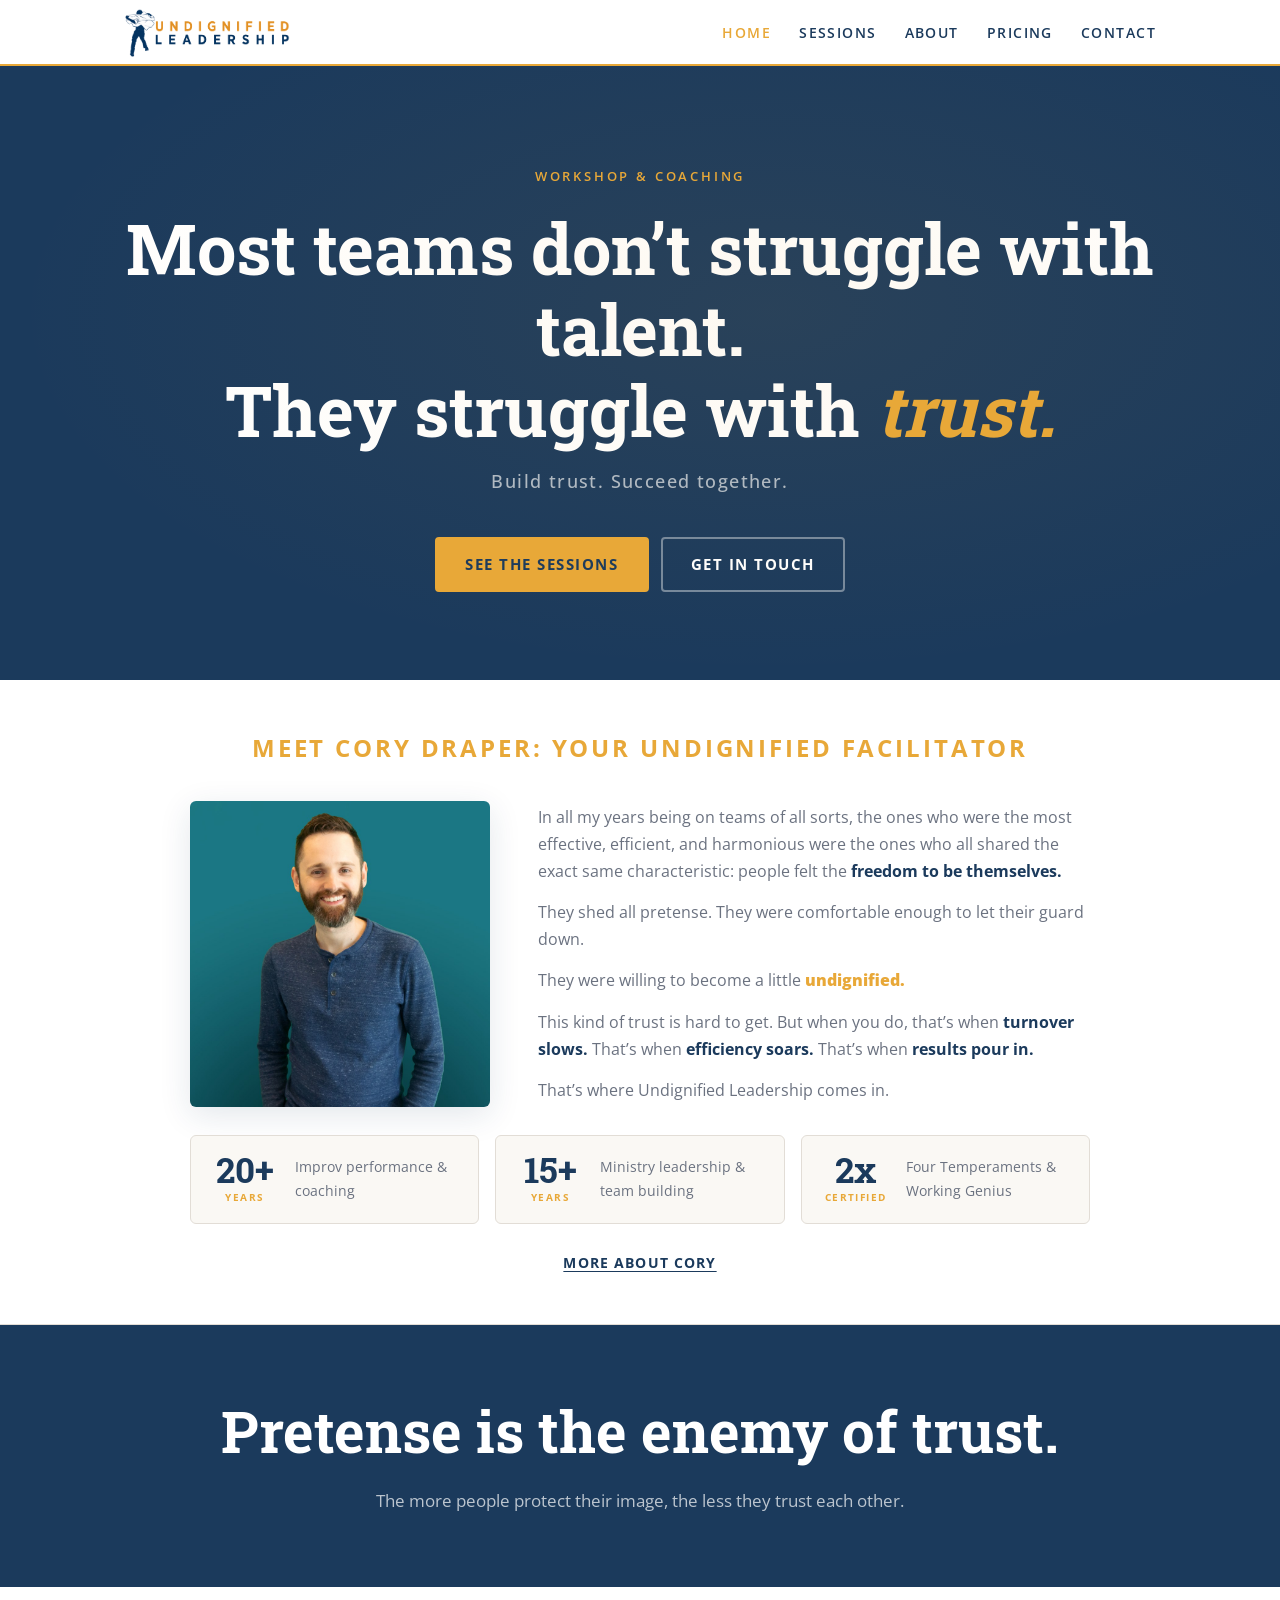
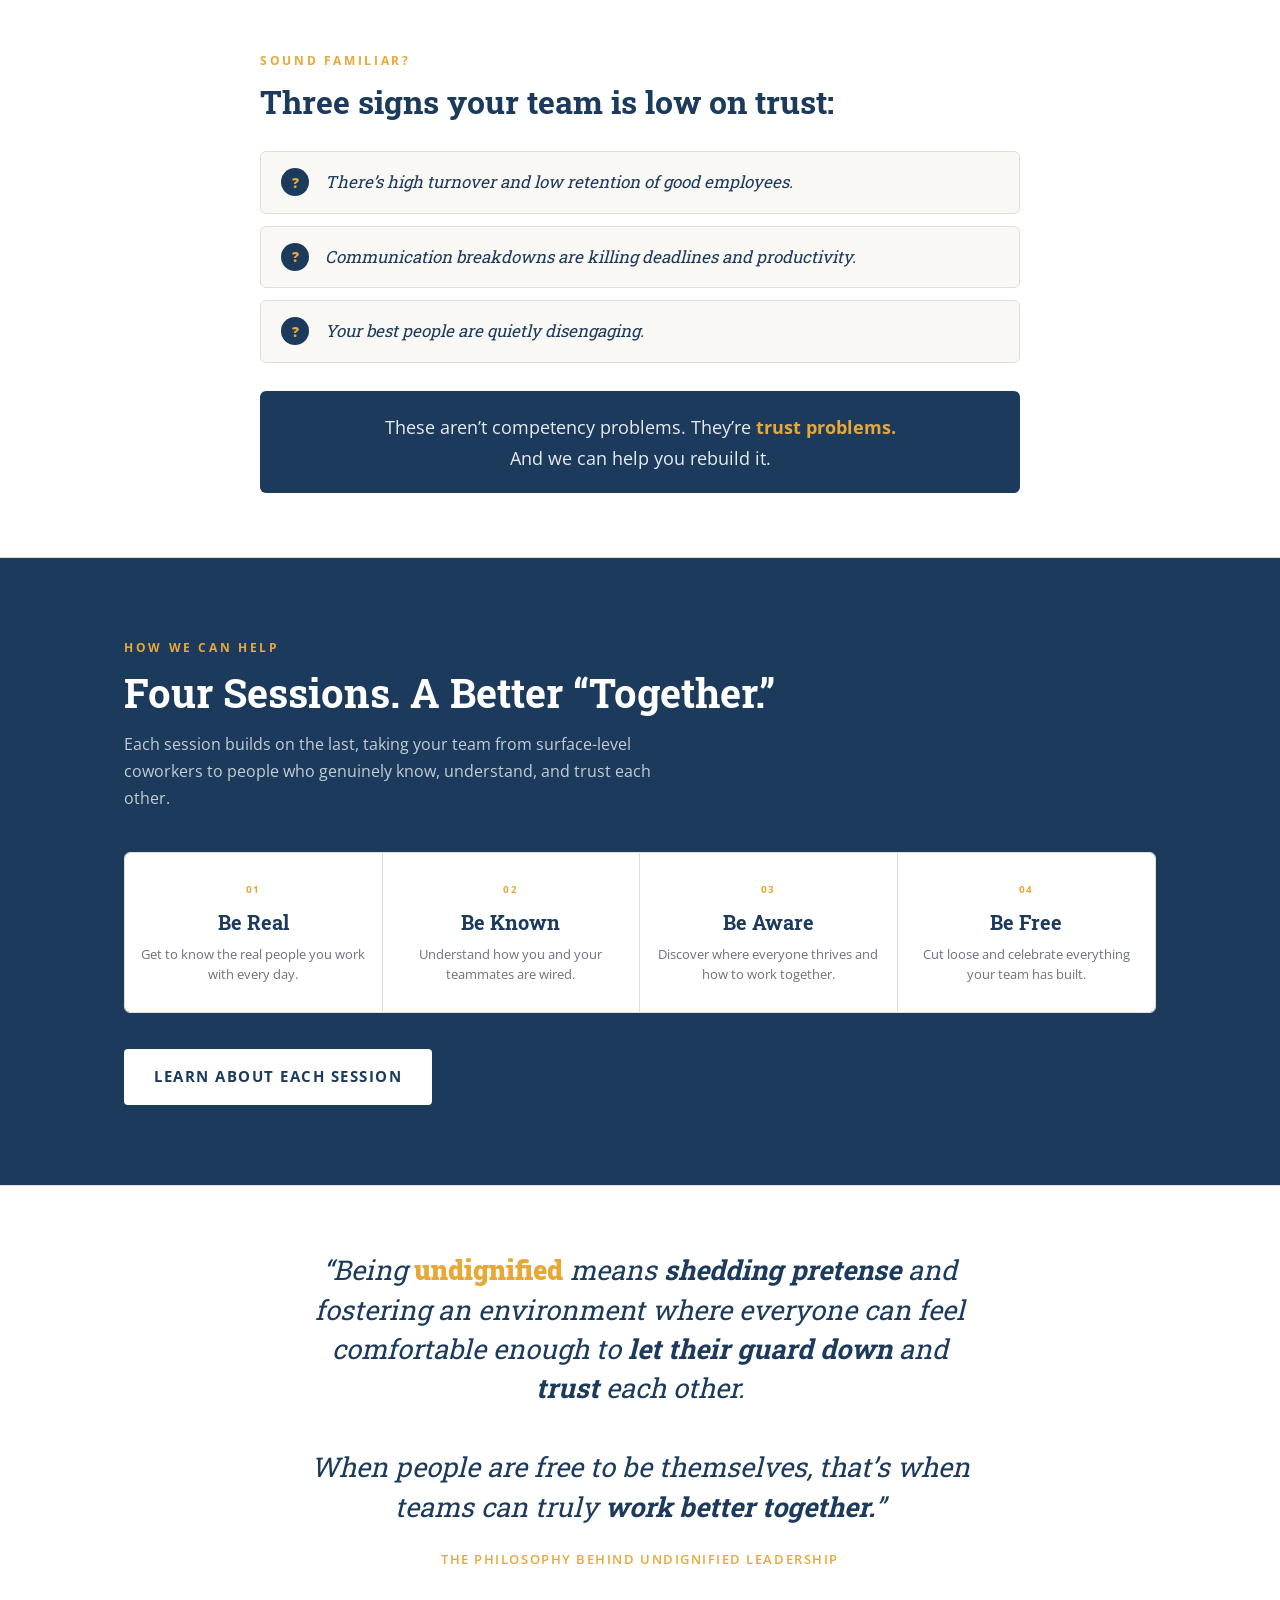
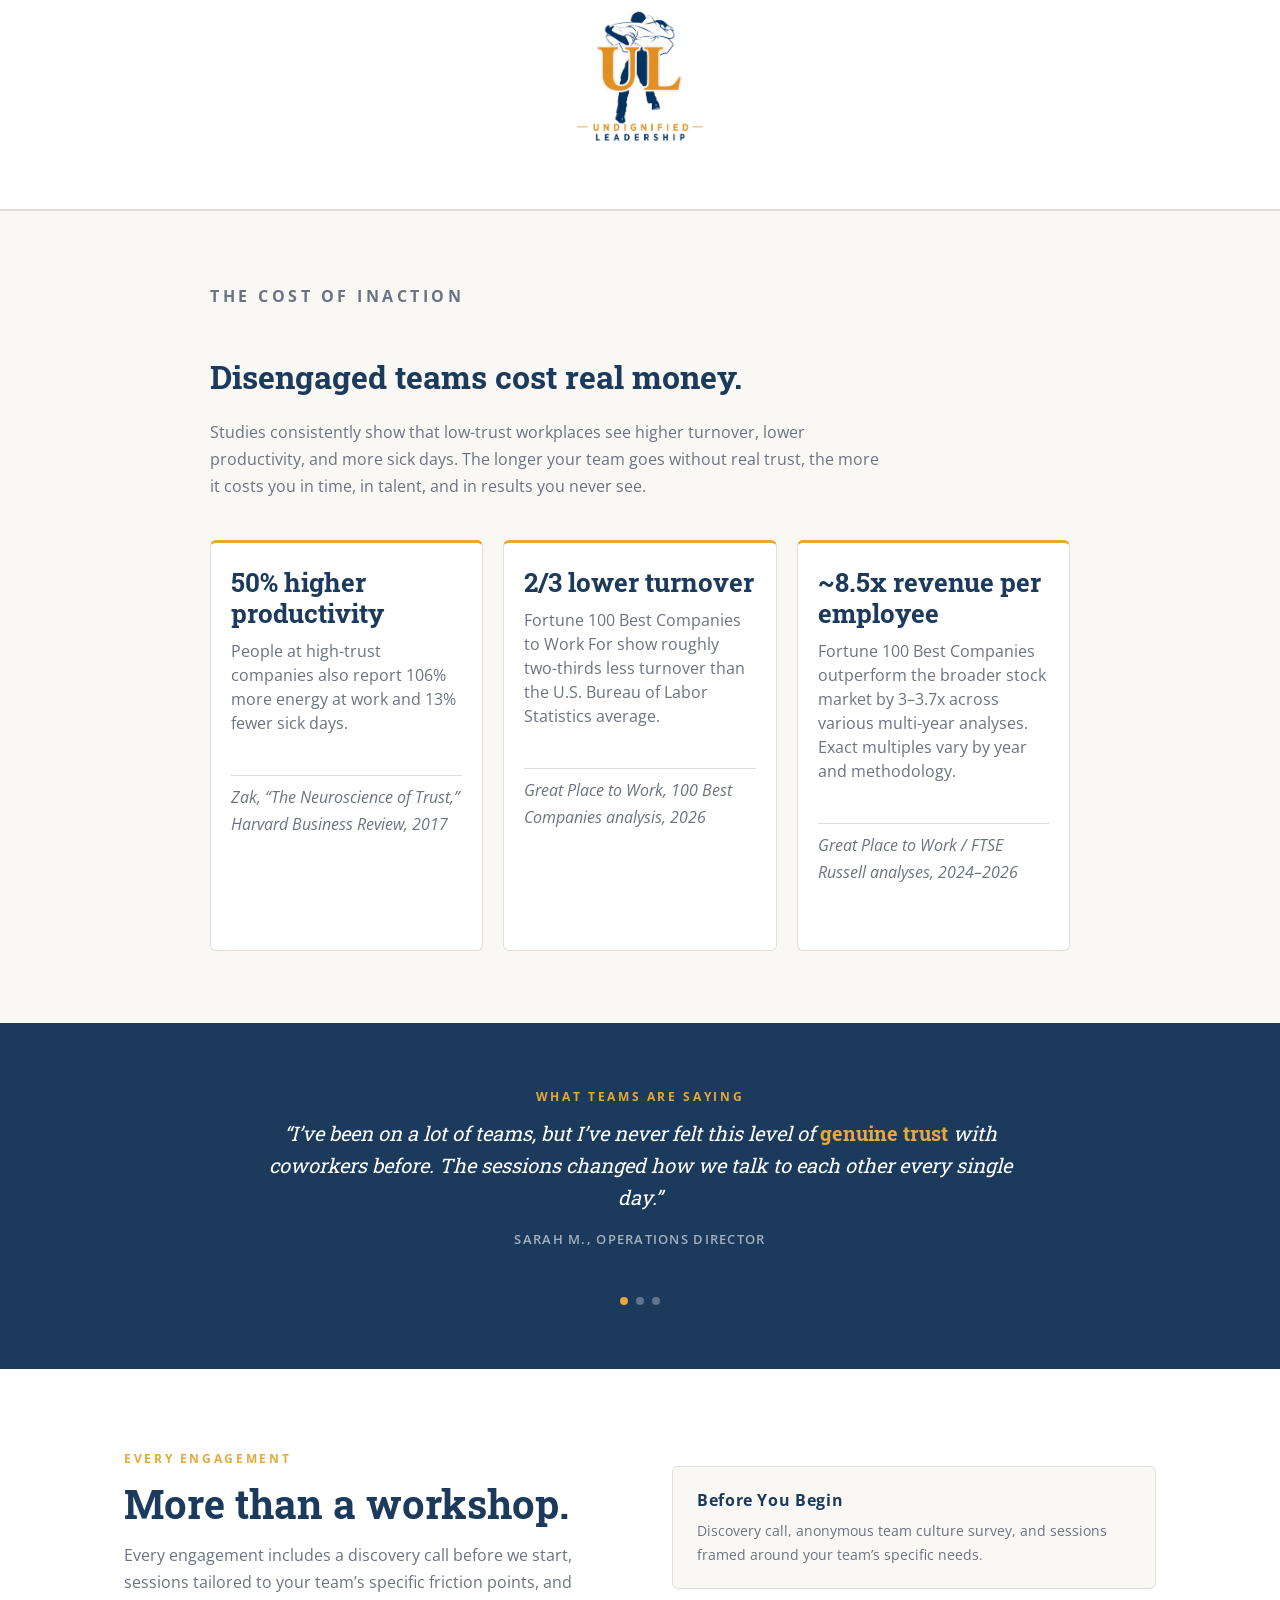
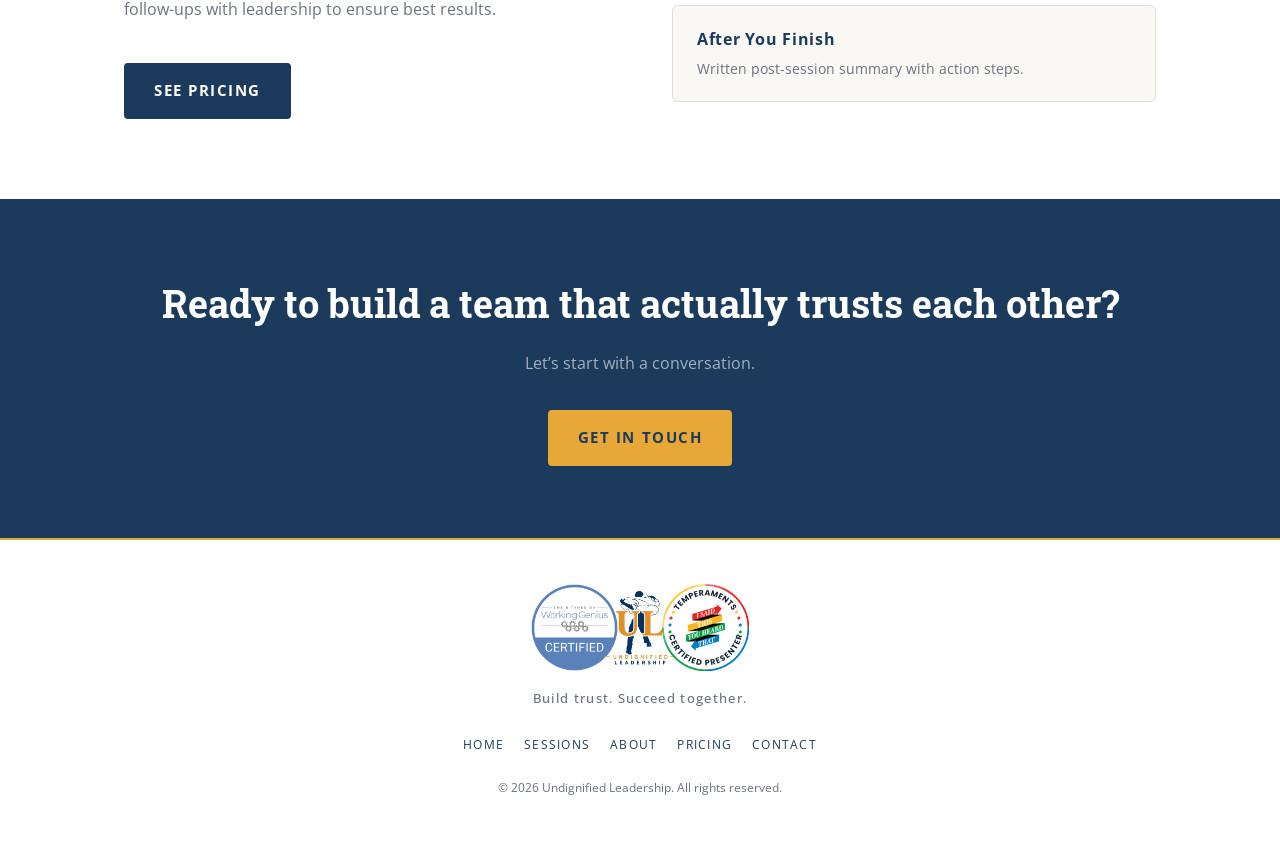
==== commit 93944259: "Remove 30-day follow-up call mentions" ====
--- a/index.html
+++ b/index.html
@@ -295,7 +295,7 @@
           </div>
           <div class="teaser-card">
             <strong>After You Finish</strong>
-            <p>Written post-session summary with action steps and a 30-day follow-up call with your leadership.</p>
+            <p>Written post-session summary with action steps.</p>
           </div>
         </div>
       </div>
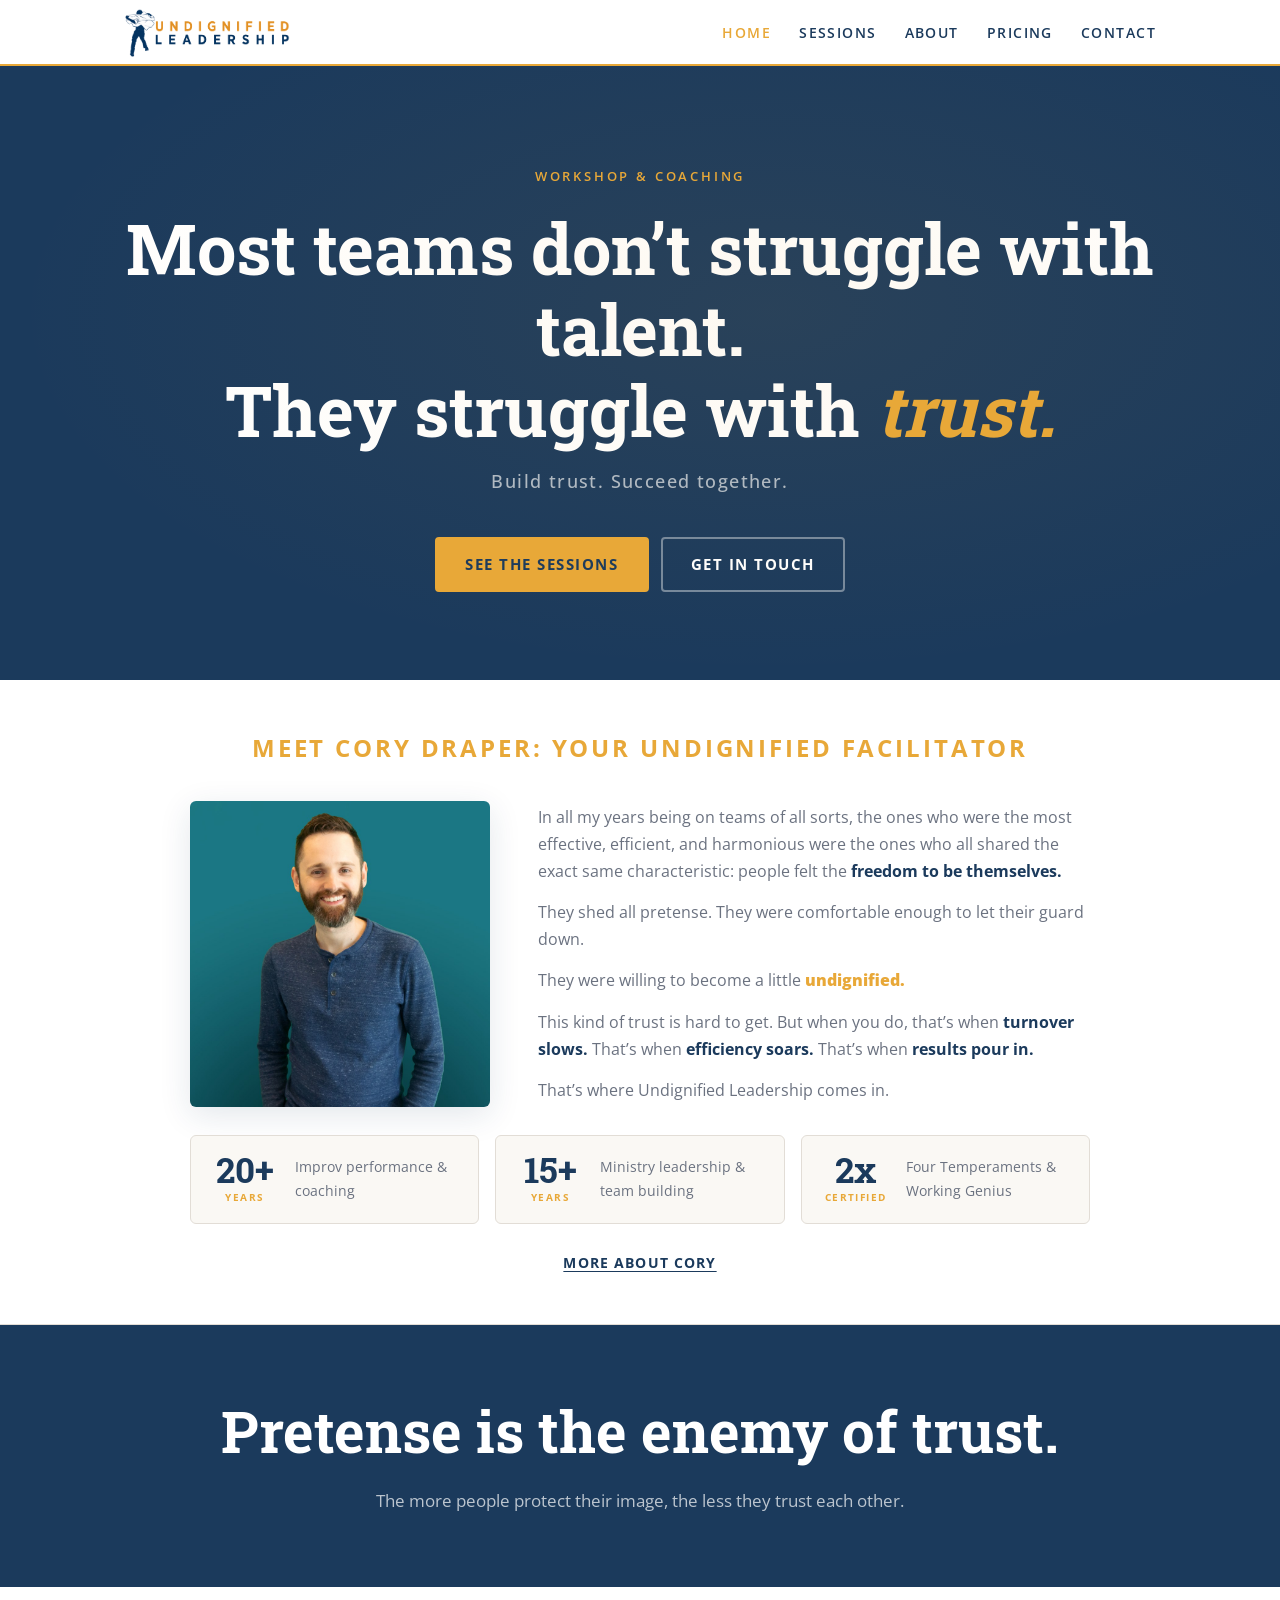
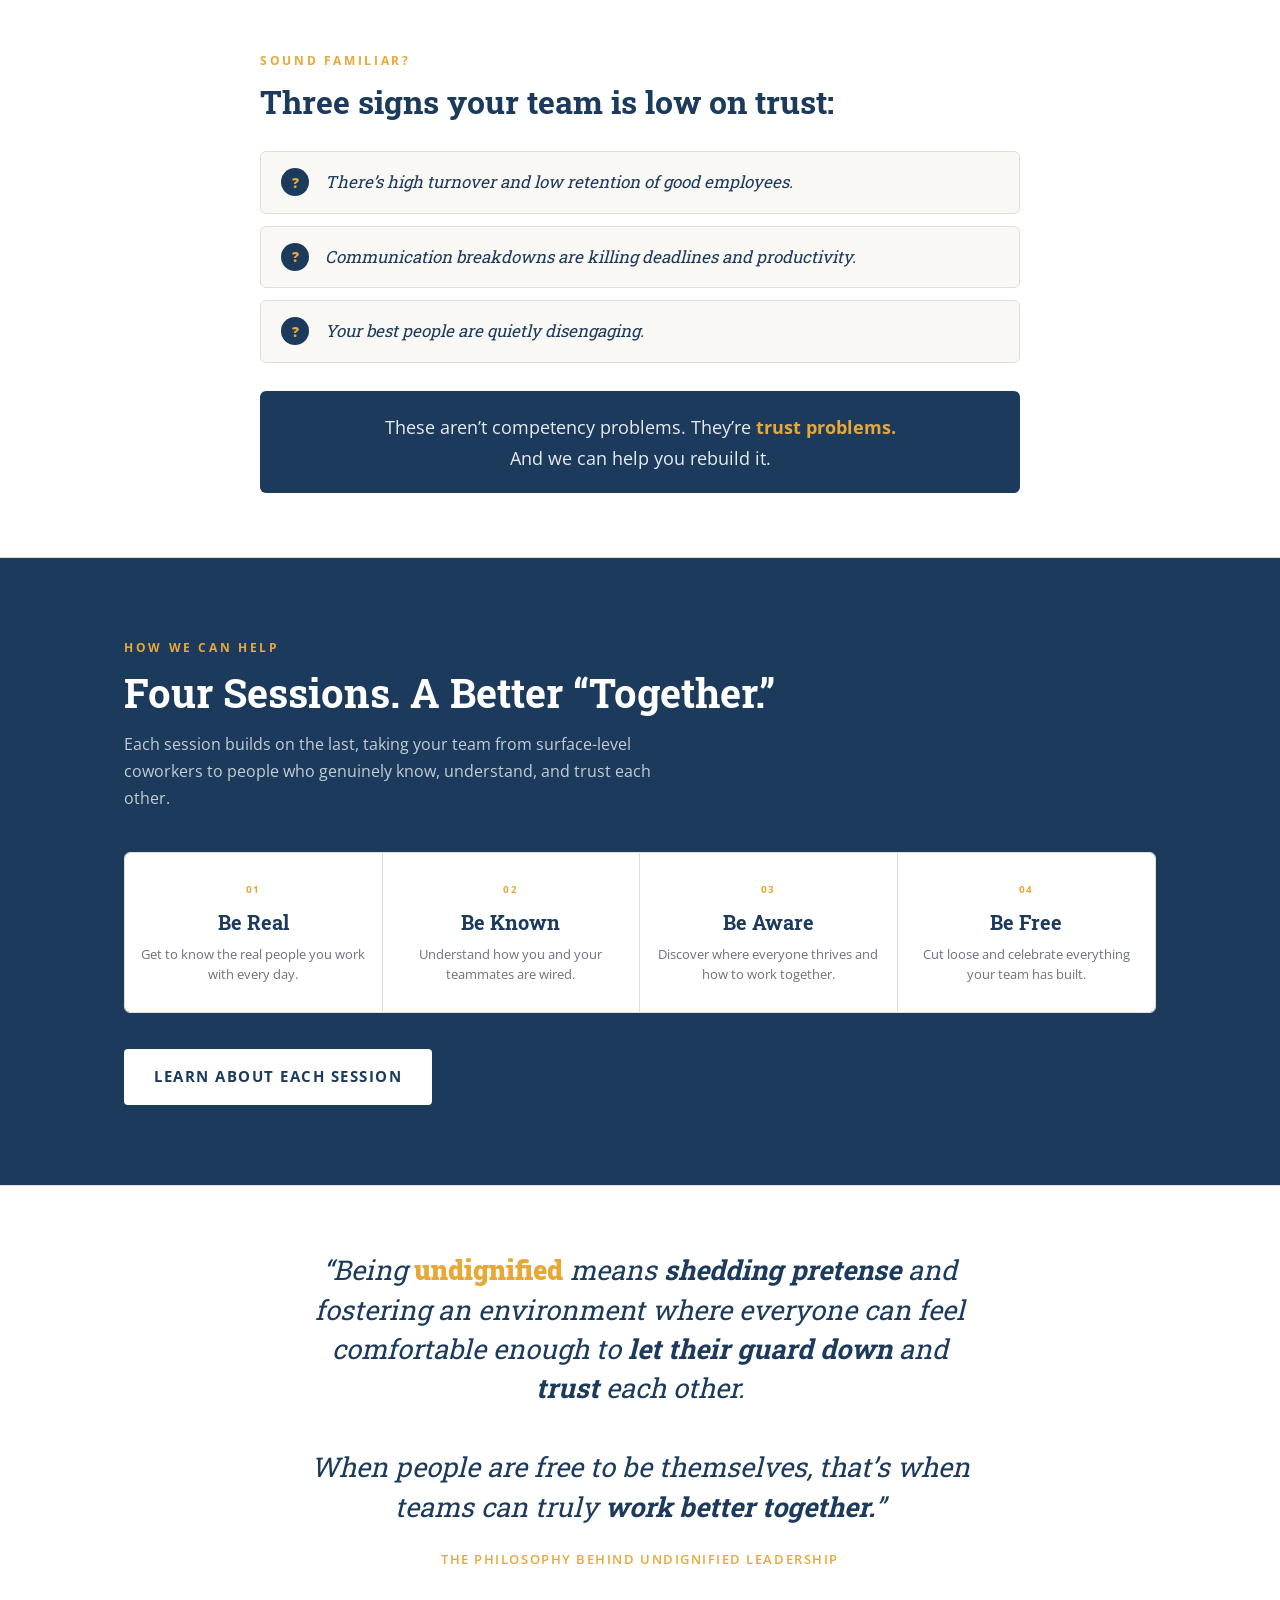
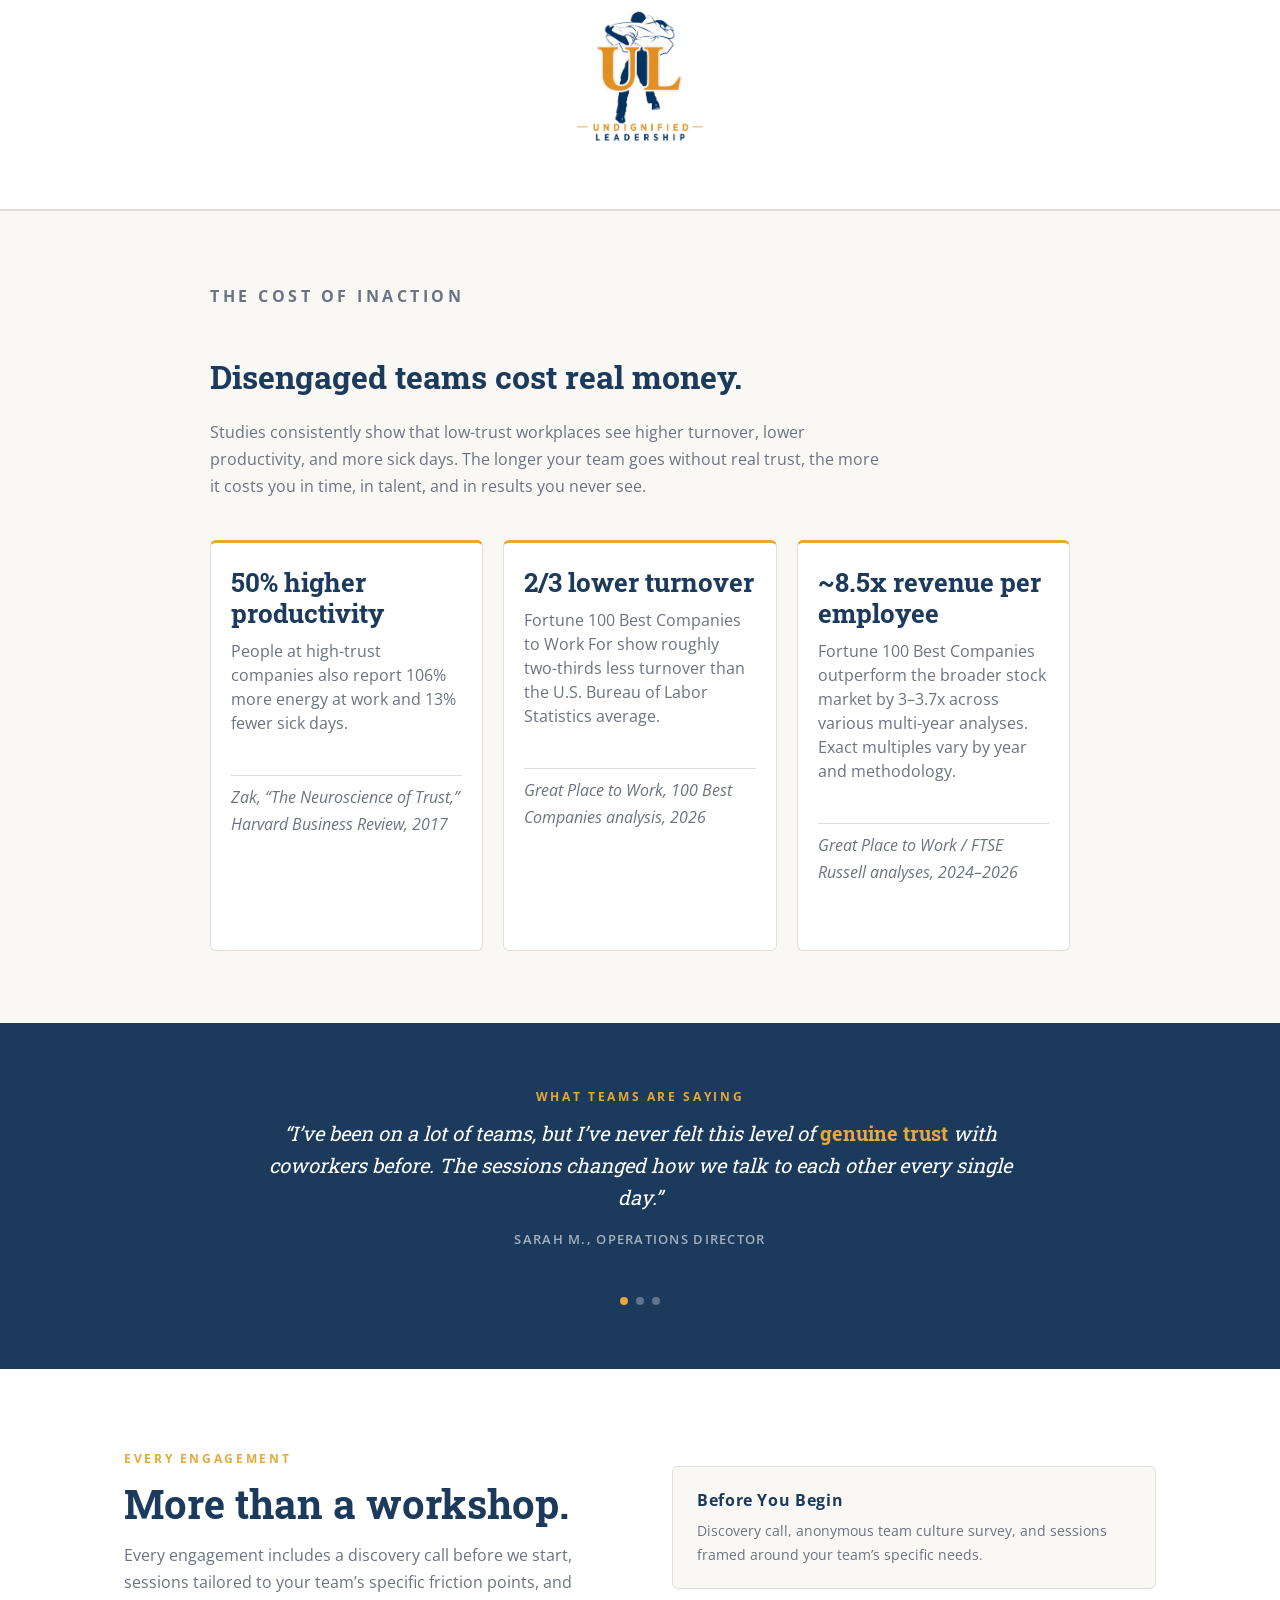
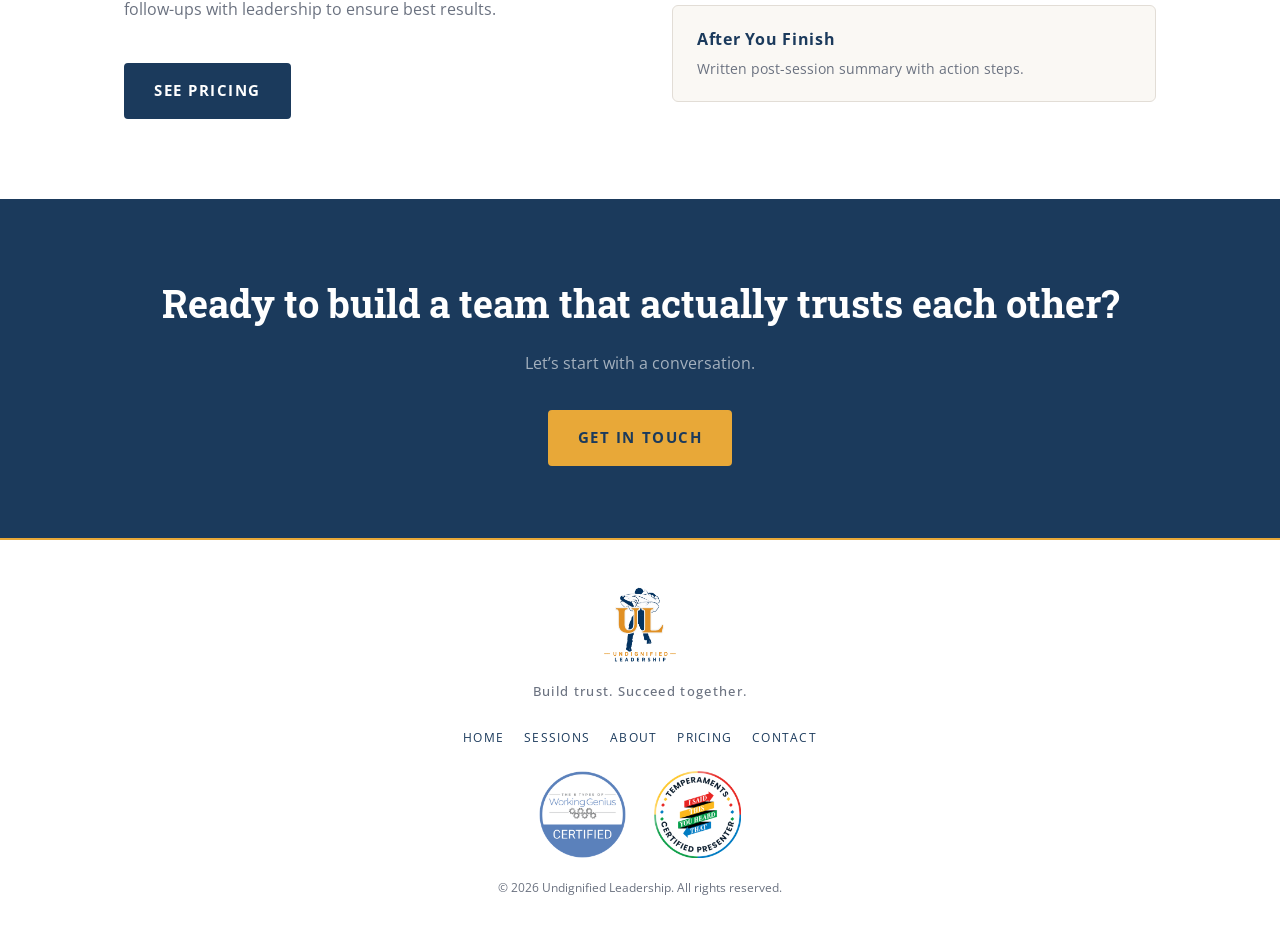
==== commit b65183db: "Move footer badges to bottom, centered; inline layout; cache-bust stylesheet" ====
--- a/index.html
+++ b/index.html
@@ -6,7 +6,7 @@
   <meta name="viewport" content="width=device-width, initial-scale=1.0">
   <title>Undignified Leadership | Build Trust. Succeed Together.</title>
   <link rel="icon" type="image/x-icon" href="favicon.ico">
-  <link rel="stylesheet" href="css/style.css">
+  <link rel="stylesheet" href="css/style.css?v=20261106">
   <style>
     /* ── YES LADDER ── */
     .yes-ladder { background: var(--white); padding: 64px 24px; border-bottom: 1px solid var(--border); }
@@ -312,11 +312,7 @@
   </section>
 
   <footer class="site-footer">
-    <div class="footer-brand-row">
-      <img src="img/badge-working-genius-certified.png" alt="Working Genius Certified" class="footer-badge" width="87" height="87">
-      <img src="img/ULLogo-BGW.png" alt="Undignified Leadership" class="footer-logo">
-      <img src="img/badge-temperaments-certified-presenter.png" alt="Temperaments Certified Presenter" class="footer-badge" width="87" height="87">
-    </div>
+    <img src="img/ULLogo-BGW.png" alt="Undignified Leadership" class="footer-logo">
     <div class="footer-tagline">Build trust. Succeed together.</div>
     <ul class="footer-links">
       <li><a href="index.html">Home</a></li>
@@ -325,6 +321,10 @@
       <li><a href="pricing.html">Pricing</a></li>
       <li><a href="contact.html">Contact</a></li>
     </ul>
+    <div style="display:flex; justify-content:center; align-items:center; gap:28px; margin-bottom:20px;">
+      <img src="img/badge-working-genius-certified.png" alt="Working Genius Certified" width="87" height="87" style="width:87px; height:87px; object-fit:contain;">
+      <img src="img/badge-temperaments-certified-presenter.png" alt="Temperaments Certified Presenter" width="87" height="87" style="width:87px; height:87px; object-fit:contain;">
+    </div>
     <div class="footer-copy">&copy; 2026 Undignified Leadership. All rights reserved.</div>
   </footer>
 
--- a/css/style.css
+++ b/css/style.css
@@ -664,14 +664,6 @@
   margin: 0 auto 16px;
   display: block;
 }
-.footer-brand-row {
-  display: flex;
-  align-items: center;
-  justify-content: center;
-  margin-bottom: 16px;
-}
-.footer-brand-row .footer-logo { margin: 0 -18px; }
-.footer-badge { width: 87px; height: 87px; object-fit: contain; flex-shrink: 0; }
 .footer-tagline {
   font-family: var(--font-nav);
   font-size: 0.82rem;
